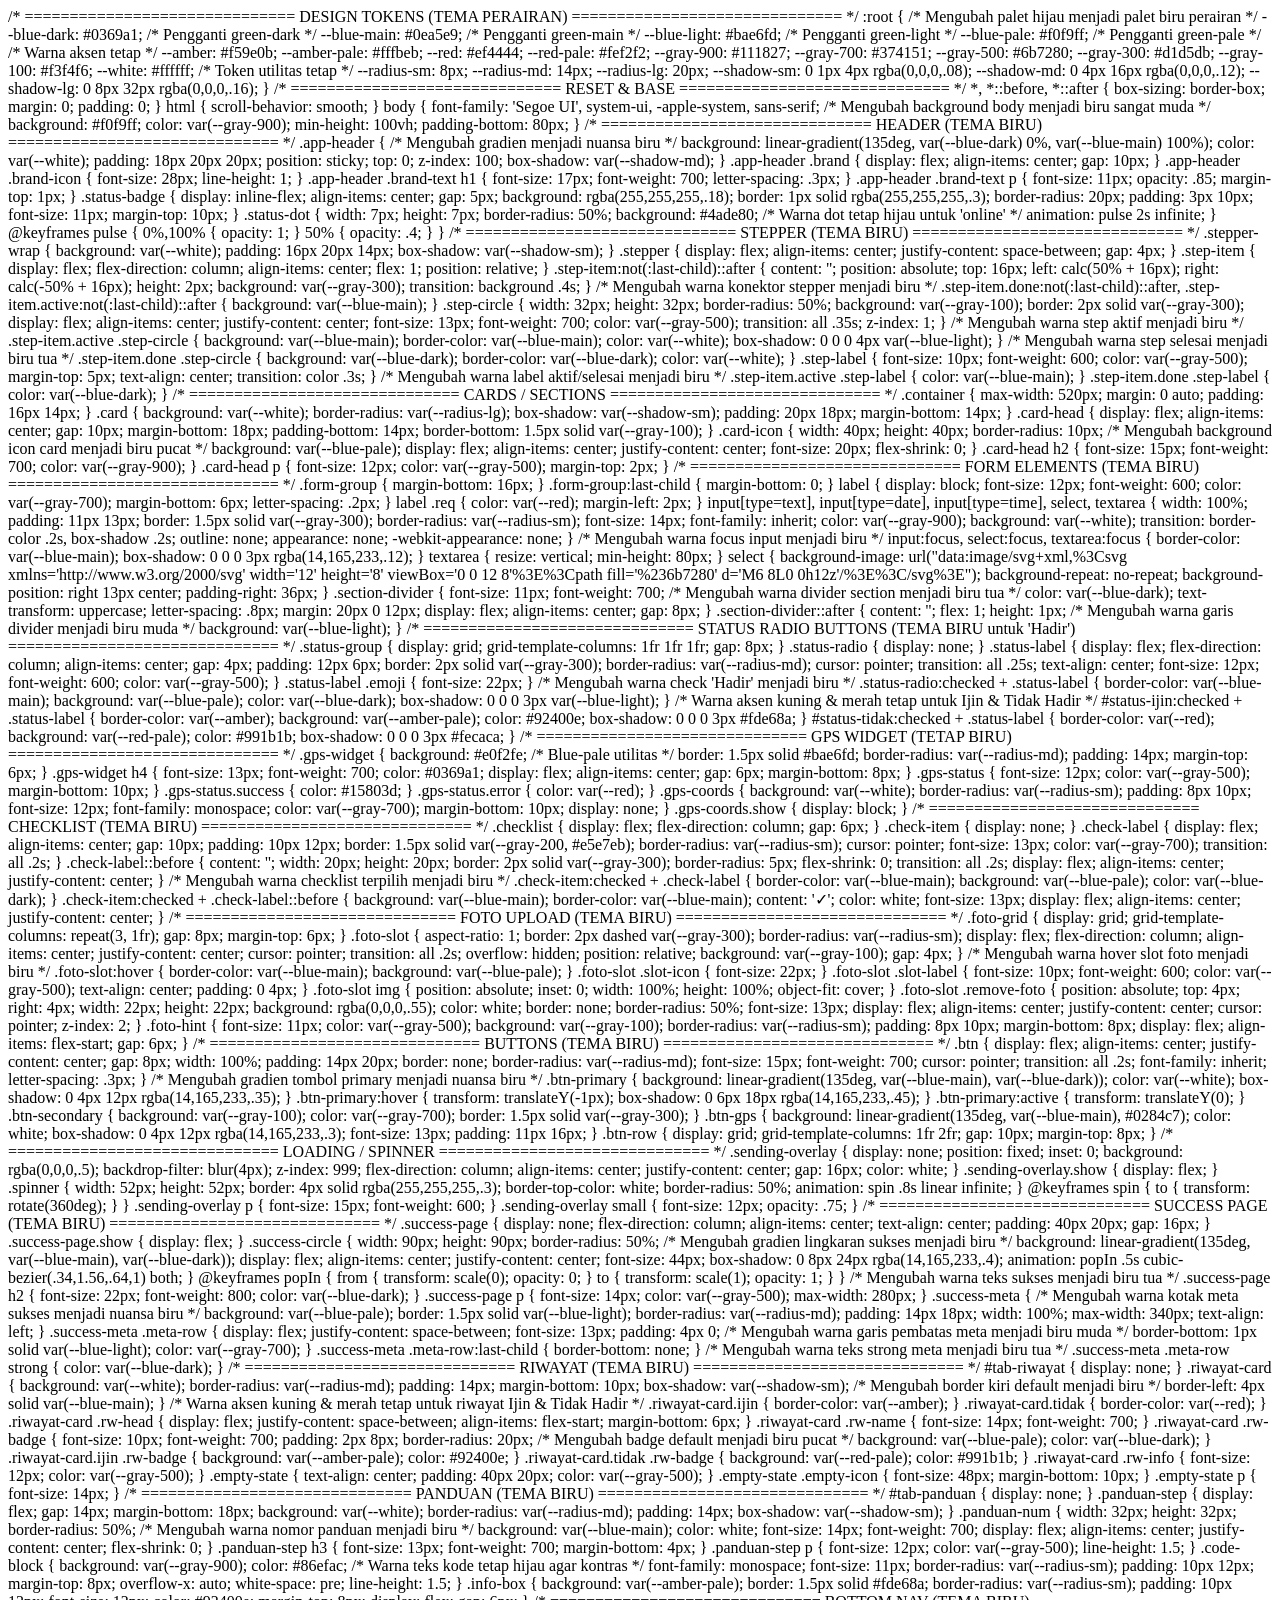
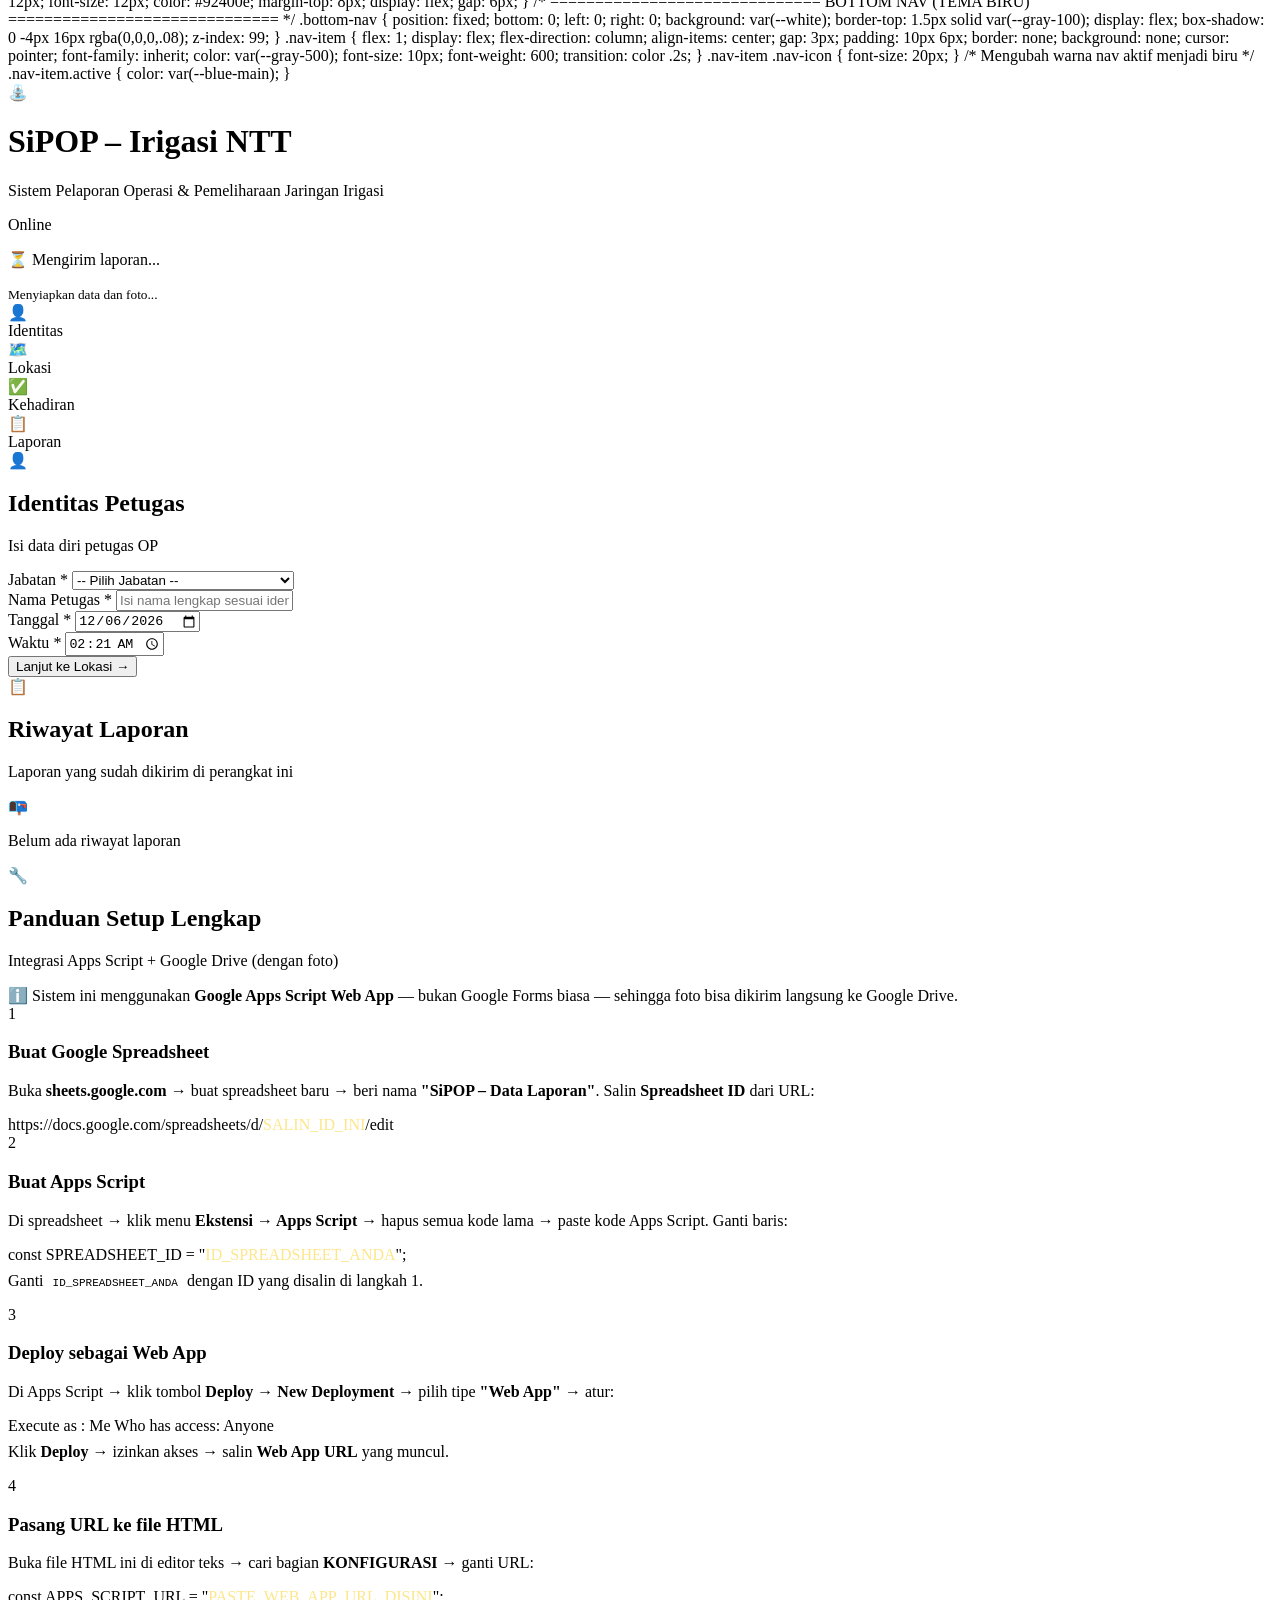
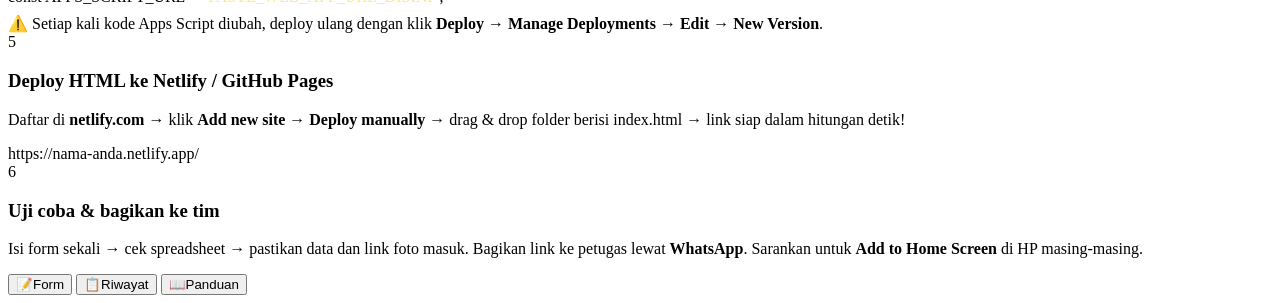
==== index.html @ 699be1ac "Update and rename inde.html to index.html" ====
<!DOCTYPE html>
<html lang="id">
<head>
  <meta charset="UTF-8" />
  <meta name="viewport" content="width=device-width, initial-scale=1.0, maximum-scale=1.0, user-scalable=no" />
  <!-- Mengubah warna tema meta menjadi biru utama -->
  <meta name="theme-color" content="#0284c7" />
  <meta name="apple-mobile-web-app-capable" content="yes" />
  <meta name="apple-mobile-web-app-status-bar-style" content="black-translucent" />
  <title>SiPOP – Sistem Pelaporan Operasional dan Pemeliharaan Jaringan Irigasi NTT</title>
  <link>
    /* ==============================
       DESIGN TOKENS (TEMA PERAIRAN)
    ============================== */
    :root {
      /* Mengubah palet hijau menjadi palet biru perairan */
      --blue-dark:    #0369a1; /* Pengganti green-dark */
      --blue-main:    #0ea5e9; /* Pengganti green-main */
      --blue-light:   #bae6fd; /* Pengganti green-light */
      --blue-pale:    #f0f9ff; /* Pengganti green-pale */
      
      /* Warna aksen tetap */
      --amber:        #f59e0b;
      --amber-pale:   #fffbeb;
      --red:          #ef4444;
      --red-pale:     #fef2f2;
      --gray-900:     #111827;
      --gray-700:     #374151;
      --gray-500:     #6b7280;
      --gray-300:     #d1d5db;
      --gray-100:     #f3f4f6;
      --white:        #ffffff;
      
      /* Token utilitas tetap */
      --radius-sm:    8px;
      --radius-md:    14px;
      --radius-lg:    20px;
      --shadow-sm:    0 1px 4px rgba(0,0,0,.08);
      --shadow-md:    0 4px 16px rgba(0,0,0,.12);
      --shadow-lg:    0 8px 32px rgba(0,0,0,.16);
    }

    /* ==============================
       RESET & BASE
    ============================== */
    *, *::before, *::after { box-sizing: border-box; margin: 0; padding: 0; }
    html { scroll-behavior: smooth; }
    body {
      font-family: 'Segoe UI', system-ui, -apple-system, sans-serif;
      /* Mengubah background body menjadi biru sangat muda */
      background: #f0f9ff; 
      color: var(--gray-900);
      min-height: 100vh;
      padding-bottom: 80px;
    }

    /* ==============================
       HEADER (TEMA BIRU)
    ============================== */
    .app-header {
      /* Mengubah gradien menjadi nuansa biru */
      background: linear-gradient(135deg, var(--blue-dark) 0%, var(--blue-main) 100%);
      color: var(--white);
      padding: 18px 20px 20px;
      position: sticky;
      top: 0;
      z-index: 100;
      box-shadow: var(--shadow-md);
    }
    .app-header .brand {
      display: flex;
      align-items: center;
      gap: 10px;
    }
    .app-header .brand-icon {
      font-size: 28px;
      line-height: 1;
    }
    .app-header .brand-text h1 {
      font-size: 17px;
      font-weight: 700;
      letter-spacing: .3px;
    }
    .app-header .brand-text p {
      font-size: 11px;
      opacity: .85;
      margin-top: 1px;
    }
    .status-badge {
      display: inline-flex;
      align-items: center;
      gap: 5px;
      background: rgba(255,255,255,.18);
      border: 1px solid rgba(255,255,255,.3);
      border-radius: 20px;
      padding: 3px 10px;
      font-size: 11px;
      margin-top: 10px;
    }
    .status-dot {
      width: 7px; height: 7px;
      border-radius: 50%;
      background: #4ade80; /* Warna dot tetap hijau untuk 'online' */
      animation: pulse 2s infinite;
    }
    @keyframes pulse {
      0%,100% { opacity: 1; }
      50%      { opacity: .4; }
    }

    /* ==============================
       STEPPER (TEMA BIRU)
    ============================== */
    .stepper-wrap {
      background: var(--white);
      padding: 16px 20px 14px;
      box-shadow: var(--shadow-sm);
    }
    .stepper {
      display: flex;
      align-items: center;
      justify-content: space-between;
      gap: 4px;
    }
    .step-item {
      display: flex;
      flex-direction: column;
      align-items: center;
      flex: 1;
      position: relative;
    }
    .step-item:not(:last-child)::after {
      content: '';
      position: absolute;
      top: 16px;
      left: calc(50% + 16px);
      right: calc(-50% + 16px);
      height: 2px;
      background: var(--gray-300);
      transition: background .4s;
    }
    /* Mengubah warna konektor stepper menjadi biru */
    .step-item.done:not(:last-child)::after,
    .step-item.active:not(:last-child)::after {
      background: var(--blue-main);
    }
    .step-circle {
      width: 32px; height: 32px;
      border-radius: 50%;
      background: var(--gray-100);
      border: 2px solid var(--gray-300);
      display: flex; align-items: center; justify-content: center;
      font-size: 13px;
      font-weight: 700;
      color: var(--gray-500);
      transition: all .35s;
      z-index: 1;
    }
    /* Mengubah warna step aktif menjadi biru */
    .step-item.active .step-circle {
      background: var(--blue-main);
      border-color: var(--blue-main);
      color: var(--white);
      box-shadow: 0 0 0 4px var(--blue-light);
    }
    /* Mengubah warna step selesai menjadi biru tua */
    .step-item.done .step-circle {
      background: var(--blue-dark);
      border-color: var(--blue-dark);
      color: var(--white);
    }
    .step-label {
      font-size: 10px;
      font-weight: 600;
      color: var(--gray-500);
      margin-top: 5px;
      text-align: center;
      transition: color .3s;
    }
    /* Mengubah warna label aktif/selesai menjadi biru */
    .step-item.active .step-label { color: var(--blue-main); }
    .step-item.done .step-label   { color: var(--blue-dark); }

    /* ==============================
       CARDS / SECTIONS
    ============================== */
    .container {
      max-width: 520px;
      margin: 0 auto;
      padding: 16px 14px;
    }
    .card {
      background: var(--white);
      border-radius: var(--radius-lg);
      box-shadow: var(--shadow-sm);
      padding: 20px 18px;
      margin-bottom: 14px;
    }
    .card-head {
      display: flex;
      align-items: center;
      gap: 10px;
      margin-bottom: 18px;
      padding-bottom: 14px;
      border-bottom: 1.5px solid var(--gray-100);
    }
    .card-icon {
      width: 40px; height: 40px;
      border-radius: 10px;
      /* Mengubah background icon card menjadi biru pucat */
      background: var(--blue-pale);
      display: flex; align-items: center; justify-content: center;
      font-size: 20px;
      flex-shrink: 0;
    }
    .card-head h2 {
      font-size: 15px;
      font-weight: 700;
      color: var(--gray-900);
    }
    .card-head p {
      font-size: 12px;
      color: var(--gray-500);
      margin-top: 2px;
    }

    /* ==============================
       FORM ELEMENTS (TEMA BIRU)
    ============================== */
    .form-group {
      margin-bottom: 16px;
    }
    .form-group:last-child { margin-bottom: 0; }
    label {
      display: block;
      font-size: 12px;
      font-weight: 600;
      color: var(--gray-700);
      margin-bottom: 6px;
      letter-spacing: .2px;
    }
    label .req { color: var(--red); margin-left: 2px; }
    input[type=text],
    input[type=date],
    input[type=time],
    select,
    textarea {
      width: 100%;
      padding: 11px 13px;
      border: 1.5px solid var(--gray-300);
      border-radius: var(--radius-sm);
      font-size: 14px;
      font-family: inherit;
      color: var(--gray-900);
      background: var(--white);
      transition: border-color .2s, box-shadow .2s;
      outline: none;
      appearance: none;
      -webkit-appearance: none;
    }
    /* Mengubah warna focus input menjadi biru */
    input:focus, select:focus, textarea:focus {
      border-color: var(--blue-main);
      box-shadow: 0 0 0 3px rgba(14,165,233,.12);
    }
    textarea { resize: vertical; min-height: 80px; }
    select { background-image: url("data:image/svg+xml,%3Csvg xmlns='http://www.w3.org/2000/svg' width='12' height='8' viewBox='0 0 12 8'%3E%3Cpath fill='%236b7280' d='M6 8L0 0h12z'/%3E%3C/svg%3E"); background-repeat: no-repeat; background-position: right 13px center; padding-right: 36px; }

    .section-divider {
      font-size: 11px;
      font-weight: 700;
      /* Mengubah warna divider section menjadi biru tua */
      color: var(--blue-dark);
      text-transform: uppercase;
      letter-spacing: .8px;
      margin: 20px 0 12px;
      display: flex;
      align-items: center;
      gap: 8px;
    }
    .section-divider::after {
      content: '';
      flex: 1;
      height: 1px;
      /* Mengubah warna garis divider menjadi biru muda */
      background: var(--blue-light);
    }

    /* ==============================
       STATUS RADIO BUTTONS (TEMA BIRU untuk 'Hadir')
    ============================== */
    .status-group {
      display: grid;
      grid-template-columns: 1fr 1fr 1fr;
      gap: 8px;
    }
    .status-radio { display: none; }
    .status-label {
      display: flex;
      flex-direction: column;
      align-items: center;
      gap: 4px;
      padding: 12px 6px;
      border: 2px solid var(--gray-300);
      border-radius: var(--radius-md);
      cursor: pointer;
      transition: all .25s;
      text-align: center;
      font-size: 12px;
      font-weight: 600;
      color: var(--gray-500);
    }
    .status-label .emoji { font-size: 22px; }
    /* Mengubah warna check 'Hadir' menjadi biru */
    .status-radio:checked + .status-label {
      border-color: var(--blue-main);
      background: var(--blue-pale);
      color: var(--blue-dark);
      box-shadow: 0 0 0 3px var(--blue-light);
    }
    /* Warna aksen kuning & merah tetap untuk Ijin & Tidak Hadir */
    #status-ijin:checked + .status-label {
      border-color: var(--amber);
      background: var(--amber-pale);
      color: #92400e;
      box-shadow: 0 0 0 3px #fde68a;
    }
    #status-tidak:checked + .status-label {
      border-color: var(--red);
      background: var(--red-pale);
      color: #991b1b;
      box-shadow: 0 0 0 3px #fecaca;
    }

    /* ==============================
       GPS WIDGET (TETAP BIRU)
    ============================== */
    .gps-widget {
      background: #e0f2fe; /* Blue-pale utilitas */
      border: 1.5px solid #bae6fd;
      border-radius: var(--radius-md);
      padding: 14px;
      margin-top: 6px;
    }
    .gps-widget h4 {
      font-size: 13px;
      font-weight: 700;
      color: #0369a1;
      display: flex;
      align-items: center;
      gap: 6px;
      margin-bottom: 8px;
    }
    .gps-status {
      font-size: 12px;
      color: var(--gray-500);
      margin-bottom: 10px;
    }
    .gps-status.success { color: #15803d; }
    .gps-status.error   { color: var(--red); }
    .gps-coords {
      background: var(--white);
      border-radius: var(--radius-sm);
      padding: 8px 10px;
      font-size: 12px;
      font-family: monospace;
      color: var(--gray-700);
      margin-bottom: 10px;
      display: none;
    }
    .gps-coords.show { display: block; }

    /* ==============================
       CHECKLIST (TEMA BIRU)
    ============================== */
    .checklist { display: flex; flex-direction: column; gap: 6px; }
    .check-item { display: none; }
    .check-label {
      display: flex;
      align-items: center;
      gap: 10px;
      padding: 10px 12px;
      border: 1.5px solid var(--gray-200, #e5e7eb);
      border-radius: var(--radius-sm);
      cursor: pointer;
      font-size: 13px;
      color: var(--gray-700);
      transition: all .2s;
    }
    .check-label::before {
      content: '';
      width: 20px; height: 20px;
      border: 2px solid var(--gray-300);
      border-radius: 5px;
      flex-shrink: 0;
      transition: all .2s;
      display: flex;
      align-items: center;
      justify-content: center;
    }
    /* Mengubah warna checklist terpilih menjadi biru */
    .check-item:checked + .check-label {
      border-color: var(--blue-main);
      background: var(--blue-pale);
      color: var(--blue-dark);
    }
    .check-item:checked + .check-label::before {
      background: var(--blue-main);
      border-color: var(--blue-main);
      content: '✓';
      color: white;
      font-size: 13px;
      display: flex;
      align-items: center;
      justify-content: center;
    }

    /* ==============================
       FOTO UPLOAD (TEMA BIRU)
    ============================== */
    .foto-grid {
      display: grid;
      grid-template-columns: repeat(3, 1fr);
      gap: 8px;
      margin-top: 6px;
    }
    .foto-slot {
      aspect-ratio: 1;
      border: 2px dashed var(--gray-300);
      border-radius: var(--radius-sm);
      display: flex;
      flex-direction: column;
      align-items: center;
      justify-content: center;
      cursor: pointer;
      transition: all .2s;
      overflow: hidden;
      position: relative;
      background: var(--gray-100);
      gap: 4px;
    }
    /* Mengubah warna hover slot foto menjadi biru */
    .foto-slot:hover { border-color: var(--blue-main); background: var(--blue-pale); }
    .foto-slot .slot-icon { font-size: 22px; }
    .foto-slot .slot-label { font-size: 10px; font-weight: 600; color: var(--gray-500); text-align: center; padding: 0 4px; }
    .foto-slot img {
      position: absolute; inset: 0;
      width: 100%; height: 100%;
      object-fit: cover;
    }
    .foto-slot .remove-foto {
      position: absolute; top: 4px; right: 4px;
      width: 22px; height: 22px;
      background: rgba(0,0,0,.55);
      color: white;
      border: none;
      border-radius: 50%;
      font-size: 13px;
      display: flex; align-items: center; justify-content: center;
      cursor: pointer;
      z-index: 2;
    }
    .foto-hint {
      font-size: 11px;
      color: var(--gray-500);
      background: var(--gray-100);
      border-radius: var(--radius-sm);
      padding: 8px 10px;
      margin-bottom: 8px;
      display: flex;
      align-items: flex-start;
      gap: 6px;
    }

    /* ==============================
       BUTTONS (TEMA BIRU)
    ============================== */
    .btn {
      display: flex;
      align-items: center;
      justify-content: center;
      gap: 8px;
      width: 100%;
      padding: 14px 20px;
      border: none;
      border-radius: var(--radius-md);
      font-size: 15px;
      font-weight: 700;
      cursor: pointer;
      transition: all .2s;
      font-family: inherit;
      letter-spacing: .3px;
    }
    /* Mengubah gradien tombol primary menjadi nuansa biru */
    .btn-primary {
      background: linear-gradient(135deg, var(--blue-main), var(--blue-dark));
      color: var(--white);
      box-shadow: 0 4px 12px rgba(14,165,233,.35);
    }
    .btn-primary:hover { transform: translateY(-1px); box-shadow: 0 6px 18px rgba(14,165,233,.45); }
    .btn-primary:active { transform: translateY(0); }
    .btn-secondary {
      background: var(--gray-100);
      color: var(--gray-700);
      border: 1.5px solid var(--gray-300);
    }
    .btn-gps {
      background: linear-gradient(135deg, var(--blue-main), #0284c7);
      color: white;
      box-shadow: 0 4px 12px rgba(14,165,233,.3);
      font-size: 13px;
      padding: 11px 16px;
    }
    .btn-row {
      display: grid;
      grid-template-columns: 1fr 2fr;
      gap: 10px;
      margin-top: 8px;
    }

    /* ==============================
       LOADING / SPINNER
    ============================== */
    .sending-overlay {
      display: none;
      position: fixed; inset: 0;
      background: rgba(0,0,0,.5);
      backdrop-filter: blur(4px);
      z-index: 999;
      flex-direction: column;
      align-items: center;
      justify-content: center;
      gap: 16px;
      color: white;
    }
    .sending-overlay.show { display: flex; }
    .spinner {
      width: 52px; height: 52px;
      border: 4px solid rgba(255,255,255,.3);
      border-top-color: white;
      border-radius: 50%;
      animation: spin .8s linear infinite;
    }
    @keyframes spin { to { transform: rotate(360deg); } }
    .sending-overlay p { font-size: 15px; font-weight: 600; }
    .sending-overlay small { font-size: 12px; opacity: .75; }

    /* ==============================
       SUCCESS PAGE (TEMA BIRU)
    ============================== */
    .success-page {
      display: none;
      flex-direction: column;
      align-items: center;
      text-align: center;
      padding: 40px 20px;
      gap: 16px;
    }
    .success-page.show { display: flex; }
    .success-circle {
      width: 90px; height: 90px;
      border-radius: 50%;
      /* Mengubah gradien lingkaran sukses menjadi biru */
      background: linear-gradient(135deg, var(--blue-main), var(--blue-dark));
      display: flex; align-items: center; justify-content: center;
      font-size: 44px;
      box-shadow: 0 8px 24px rgba(14,165,233,.4);
      animation: popIn .5s cubic-bezier(.34,1.56,.64,1) both;
    }
    @keyframes popIn {
      from { transform: scale(0); opacity: 0; }
      to   { transform: scale(1); opacity: 1; }
    }
    /* Mengubah warna teks sukses menjadi biru tua */
    .success-page h2 { font-size: 22px; font-weight: 800; color: var(--blue-dark); }
    .success-page p  { font-size: 14px; color: var(--gray-500); max-width: 280px; }
    .success-meta {
      /* Mengubah warna kotak meta sukses menjadi nuansa biru */
      background: var(--blue-pale);
      border: 1.5px solid var(--blue-light);
      border-radius: var(--radius-md);
      padding: 14px 18px;
      width: 100%;
      max-width: 340px;
      text-align: left;
    }
    .success-meta .meta-row {
      display: flex;
      justify-content: space-between;
      font-size: 13px;
      padding: 4px 0;
      /* Mengubah warna garis pembatas meta menjadi biru muda */
      border-bottom: 1px solid var(--blue-light);
      color: var(--gray-700);
    }
    .success-meta .meta-row:last-child { border-bottom: none; }
    /* Mengubah warna teks strong meta menjadi biru tua */
    .success-meta .meta-row strong { color: var(--blue-dark); }

    /* ==============================
       RIWAYAT (TEMA BIRU)
    ============================== */
    #tab-riwayat { display: none; }
    .riwayat-card {
      background: var(--white);
      border-radius: var(--radius-md);
      padding: 14px;
      margin-bottom: 10px;
      box-shadow: var(--shadow-sm);
      /* Mengubah border kiri default menjadi biru */
      border-left: 4px solid var(--blue-main);
    }
    /* Warna aksen kuning & merah tetap untuk riwayat Ijin & Tidak Hadir */
    .riwayat-card.ijin  { border-color: var(--amber); }
    .riwayat-card.tidak { border-color: var(--red); }
    .riwayat-card .rw-head {
      display: flex;
      justify-content: space-between;
      align-items: flex-start;
      margin-bottom: 6px;
    }
    .riwayat-card .rw-name { font-size: 14px; font-weight: 700; }
    .riwayat-card .rw-badge {
      font-size: 10px;
      font-weight: 700;
      padding: 2px 8px;
      border-radius: 20px;
      /* Mengubah badge default menjadi biru pucat */
      background: var(--blue-pale);
      color: var(--blue-dark);
    }
    .riwayat-card.ijin  .rw-badge { background: var(--amber-pale); color: #92400e; }
    .riwayat-card.tidak .rw-badge { background: var(--red-pale);   color: #991b1b; }
    .riwayat-card .rw-info { font-size: 12px; color: var(--gray-500); }
    .empty-state {
      text-align: center;
      padding: 40px 20px;
      color: var(--gray-500);
    }
    .empty-state .empty-icon { font-size: 48px; margin-bottom: 10px; }
    .empty-state p { font-size: 14px; }

    /* ==============================
       PANDUAN (TEMA BIRU)
    ============================== */
    #tab-panduan { display: none; }
    .panduan-step {
      display: flex;
      gap: 14px;
      margin-bottom: 18px;
      background: var(--white);
      border-radius: var(--radius-md);
      padding: 14px;
      box-shadow: var(--shadow-sm);
    }
    .panduan-num {
      width: 32px; height: 32px;
      border-radius: 50%;
      /* Mengubah warna nomor panduan menjadi biru */
      background: var(--blue-main);
      color: white;
      font-size: 14px;
      font-weight: 700;
      display: flex; align-items: center; justify-content: center;
      flex-shrink: 0;
    }
    .panduan-step h3 { font-size: 13px; font-weight: 700; margin-bottom: 4px; }
    .panduan-step p  { font-size: 12px; color: var(--gray-500); line-height: 1.5; }
    .code-block {
      background: var(--gray-900);
      color: #86efac; /* Warna teks kode tetap hijau agar kontras */
      font-family: monospace;
      font-size: 11px;
      border-radius: var(--radius-sm);
      padding: 10px 12px;
      margin-top: 8px;
      overflow-x: auto;
      white-space: pre;
      line-height: 1.5;
    }
    .info-box {
      background: var(--amber-pale);
      border: 1.5px solid #fde68a;
      border-radius: var(--radius-sm);
      padding: 10px 12px;
      font-size: 12px;
      color: #92400e;
      margin-top: 8px;
      display: flex;
      gap: 6px;
    }

    /* ==============================
       BOTTOM NAV (TEMA BIRU)
    ============================== */
    .bottom-nav {
      position: fixed;
      bottom: 0; left: 0; right: 0;
      background: var(--white);
      border-top: 1.5px solid var(--gray-100);
      display: flex;
      box-shadow: 0 -4px 16px rgba(0,0,0,.08);
      z-index: 99;
    }
    .nav-item {
      flex: 1;
      display: flex;
      flex-direction: column;
      align-items: center;
      gap: 3px;
      padding: 10px 6px;
      border: none;
      background: none;
      cursor: pointer;
      font-family: inherit;
      color: var(--gray-500);
      font-size: 10px;
      font-weight: 600;
      transition: color .2s;
    }
    .nav-item .nav-icon { font-size: 20px; }
    /* Mengubah warna nav aktif menjadi biru */
    .nav-item.active { color: var(--blue-main); }
  </style>
</head>
<body>

<!-- ===== HEADER ===== -->
<header class="app-header">
  <div class="brand">
    <!-- MENGUBAH LOGO: Dari Padi (🌾) menjadi Air/Bendungan (💧 atau 🌊 atau 🚧) -->
    <!-- Menggunakan emoji air mancur/pengairan -->
    <div class="brand-icon">⛲</div> 
    <div class="brand-text">
      <h1>SiPOP – Irigasi NTT</h1>
      <p>Sistem Pelaporan Operasi & Pemeliharaan Jaringan Irigasi</p>
    </div>
  </div>
  <div class="status-badge">
    <div class="status-dot"></div>
    Online
  </div>
</header>

<!-- ===== SENDING OVERLAY ===== -->
<div class="sending-overlay" id="sendingOverlay">
  <div class="spinner"></div>
  <p>⏳ Mengirim laporan...</p>
  <small>Menyiapkan data dan foto...</small>
</div>

<!-- ===========================
     TAB: FORM
=========================== -->
<div id="tab-form">

  <!-- STEPPER -->
  <div class="stepper-wrap">
    <div class="stepper" id="stepper">
      <div class="step-item active" data-step="1">
        <div class="step-circle">👤</div>
        <div class="step-label">Identitas</div>
      </div>
      <div class="step-item" data-step="2">
        <div class="step-circle">🗺️</div>
        <div class="step-label">Lokasi</div>
      </div>
      <div class="step-item" data-step="3">
        <div class="step-circle">✅</div>
        <div class="step-label">Kehadiran</div>
      </div>
      <div class="step-item" data-step="4">
        <div class="step-circle">📋</div>
        <div class="step-label">Laporan</div>
      </div>
    </div>
  </div>

  <div class="container">

    <!-- ===== STEP 1: IDENTITAS ===== -->
    <div id="step1">
      <div class="card">
        <div class="card-head">
          <div class="card-icon">👤</div>
          <div>
            <h2>Identitas Petugas</h2>
            <p>Isi data diri petugas OP</p>
          </div>
        </div>

        <div class="form-group">
          <label for="jabatan">Jabatan <span class="req">*</span></label>
          <select id="jabatan">
            <option value="">-- Pilih Jabatan --</option>
            <option value="POB – Petugas Operasi Bendung">POB – Petugas Operasi Bendung</option>
            <option value="PPA – Petugas Pintu Air">PPA – Petugas Pintu Air</option>
            <option value="Pengamat Pengairan">Pengamat Pengairan</option>
            <option value="Juru Pengairan">Juru Pengairan</option>
            <option value="Staf Pengamat">Staf Pengamat</option>
            <option value="Lainnya">Lainnya</option>
          </select>
        </div>

        <div class="form-group">
          <label for="namaPetugas">Nama Petugas <span class="req">*</span></label>
          <input type="text" id="namaPetugas" placeholder="Isi nama lengkap sesuai identitas" />
        </div>

        <div class="form-group">
          <label for="tanggal">Tanggal <span class="req">*</span></label>
          <input type="date" id="tanggal" />
        </div>

        <div class="form-group">
          <label for="waktu">Waktu <span class="req">*</span></label>
          <input type="time" id="waktu" />
        </div>

        <button class="btn btn-primary" onclick="nextStep(2)">Lanjut ke Lokasi →</button>
      </div>
    </div>

    <!-- ===== STEP 2: LOKASI ===== -->
    <div id="step2" style="display:none">
      <div class="card">
        <div class="card-head">
          <div class="card-icon">🗺️</div>
          <div>
            <h2>Lokasi Tugas</h2>
            <p>Daerah Irigasi dan wilayah administratif</p>
          </div>
        </div>

        <div class="section-divider">Daerah Irigasi</div>

        <div class="form-group">
          <label for="daerahIrigasi">Nama Daerah Irigasi (D.I) <span class="req">*</span></label>
          <input type="text" id="daerahIrigasi" placeholder="Isi nama D.I tempat bertugas" />
        </div>

        <div class="form-group">
          <label for="ruasKerja">Ruas Kerja / Nama Saluran <span class="req">*</span></label>
          <input type="text" id="ruasKerja" placeholder="Contoh: Saluran Primer, Sekunder atau Tersier" />
        </div>

        <div class="section-divider">Wilayah Administratif</div>

        <div class="form-group">
          <label for="desa">Nama Desa <span class="req">*</span></label>
          <input type="text" id="desa" placeholder="Nama desa" />
        </div>

        <div class="form-group">
          <label for="kecamatan">Kecamatan <span class="req">*</span></label>
          <input type="text" id="kecamatan" placeholder="Nama kecamatan" />
        </div>

        <div class="form-group">
          <label for="kabupaten">Kabupaten <span class="req">*</span></label>
          <input type="text" id="kabupaten" placeholder="Nama kabupaten" />
        </div>

        <div class="btn-row">
          <button class="btn btn-secondary" onclick="prevStep(1)">← Kembali</button>
          <button class="btn btn-primary" onclick="nextStep(3)">Lanjut ke Kehadiran →</button>
        </div>
      </div>
    </div>

    <!-- ===== STEP 3: KEHADIRAN ===== -->
    <div id="step3" style="display:none">
      <div class="card">
        <div class="card-head">
          <div class="card-icon">✅</div>
          <div>
            <h2>Status Kehadiran</h2>
            <p>Pilih status dan ambil lokasi GPS</p>
          </div>
        </div>

        <div class="form-group">
          <label>Status <span class="req">*</span></label>
          <div class="status-group">
            <div>
              <input type="radio" name="status" id="status-hadir" class="status-radio" value="Hadir" checked />
              <label for="status-hadir" class="status-label">
                <span class="emoji">✅</span>Hadir
              </label>
            </div>
            <div>
              <input type="radio" name="status" id="status-ijin" class="status-radio" value="Ijin/Sakit" />
              <label for="status-ijin" class="status-label">
                <span class="emoji">🏥</span>Ijin/Sakit
              </label>
            </div>
            <div>
              <input type="radio" name="status" id="status-tidak" class="status-radio" value="Tidak Hadir" />
              <label for="status-tidak" class="status-label">
                <span class="emoji">❌</span>Tidak Hadir
              </label>
            </div>
          </div>
        </div>

        <div class="form-group">
          <label for="keterangan">Keterangan <span class="req">*</span></label>
          <textarea id="keterangan" placeholder="Isi keterangan kehadiran..."></textarea>
        </div>

        <div class="form-group">
          <div class="gps-widget">
            <h4>📍 Lokasi GPS</h4>
            <p style="font-size:12px;color:#0369a1;margin-bottom:10px;">Verifikasi keberadaan petugas di lapangan</p>
            <div class="gps-status" id="gpsStatus">🛰️ Belum diambil — Tap tombol untuk capture lokasi</div>
            <div class="gps-coords" id="gpsCoords"></div>
            <button class="btn btn-gps" onclick="ambilGPS()">
              📡 Ambil Lokasi GPS Sekarang
            </button>
          </div>
        </div>

        <div class="btn-row">
          <button class="btn btn-secondary" onclick="prevStep(2)">← Kembali</button>
          <button class="btn btn-primary" onclick="nextStep(4)">Lanjut ke Laporan →</button>
        </div>
      </div>
    </div>

    <!-- ===== STEP 4: LAPORAN ===== -->
    <div id="step4" style="display:none">
      <div class="card">
        <div class="card-head">
          <div class="card-icon">📋</div>
          <div>
            <h2>Kegiatan yang Dilakukan</h2>
            <p>Centang semua kegiatan hari ini</p>
          </div>
        </div>

        <div class="checklist">
          <input type="checkbox" id="c1" class="check-item" value="Inspeksi saluran irigasi" />
          <label for="c1" class="check-label">🔍 Inspeksi saluran irigasi</label>

          <input type="checkbox" id="c2" class="check-item" value="Operasi pintu air" />
          <label for="c2" class="check-label">🚪 Operasi pintu air</label>

          <input type="checkbox" id="c3" class="check-item" value="Pemeliharaan rutin saluran" />
          <label for="c3" class="check-label">🔧 Pemeliharaan rutin saluran</label>

          <input type="checkbox" id="c4" class="check-item" value="Pemeliharaan bangunan irigasi" />
          <label for="c4" class="check-label">🏗️ Pemeliharaan bangunan irigasi</label>

          <input type="checkbox" id="c5" class="check-item" value="Pencatatan debit air / pengukuran" />
          <label for="c5" class="check-label">📏 Pencatatan debit air / pengukuran</label>

          <input type="checkbox" id="c6" class="check-item" value="Koordinasi dengan petani / P3A" />
          <label for="c6" class="check-label">🤝 Koordinasi dengan petani / P3A</label>

          <input type="checkbox" id="c7" class="check-item" value="Pelaporan kerusakan darurat" />
          <label for="c7" class="check-label">🚨 Pelaporan kerusakan darurat</label>

          <input type="checkbox" id="c8" class="check-item" value="Kegiatan lainnya" />
          <label for="c8" class="check-label">➕ Kegiatan lainnya</label>
        </div>
      </div>

      <div class="card">
        <div class="card-head">
          <div class="card-icon">📸</div>
          <div>
            <h2>Dokumentasi Foto</h2>
            <p>Upload hingga 6 foto (opsional)</p>
          </div>
        </div>

        <div class="foto-hint">
          📁 Foto bisa diambil langsung dari <strong>kamera</strong> atau dipilih dari <strong>galeri/album</strong> HP. Sentuh slot foto untuk memilih.
        </div>

        <div class="foto-grid" id="fotoGrid">
          <div class="foto-slot" onclick="pilihFoto(0)" id="slot0">
            <span class="slot-icon">📷</span>
            <span class="slot-label">Kondisi Umum</span>
          </div>
          <div class="foto-slot" onclick="pilihFoto(1)" id="slot1">
            <span class="slot-icon">🚪</span>
            <span class="slot-label">Pintu Air</span>
          </div>
          <div class="foto-slot" onclick="pilihFoto(2)" id="slot2">
            <span class="slot-icon">🌊</span>
            <span class="slot-label">Saluran</span>
          </div>
          <div class="foto-slot" onclick="pilihFoto(3)" id="slot3">
            <span class="slot-icon">🏗️</span>
            <span class="slot-label">Bendung</span>
          </div>
          <div class="foto-slot" onclick="pilihFoto(4)" id="slot4">
            <span class="slot-icon">👷</span>
            <span class="slot-label">Kegiatan</span>
          </div>
          <div class="foto-slot" onclick="pilihFoto(5)" id="slot5">
            <span class="slot-icon">➕</span>
            <span class="slot-label">Lainnya</span>
          </div>
        </div>
        <!-- Hidden file inputs -->
        <input type="file" accept="image/*" capture="environment" id="fileInput0" style="display:none" onchange="previewFoto(0,this)" />
        <input type="file" accept="image/*" capture="environment" id="fileInput1" style="display:none" onchange="previewFoto(1,this)" />
        <input type="file" accept="image/*" capture="environment" id="fileInput2" style="display:none" onchange="previewFoto(2,this)" />
        <input type="file" accept="image/*" capture="environment" id="fileInput3" style="display:none" onchange="previewFoto(3,this)" />
        <input type="file" accept="image/*" capture="environment" id="fileInput4" style="display:none" onchange="previewFoto(4,this)" />
        <input type="file" accept="image/*" capture="environment" id="fileInput5" style="display:none" onchange="previewFoto(5,this)" />
      </div>

      <div class="card">
        <div class="card-head">
          <div class="card-icon">📝</div>
          <div>
            <h2>Catatan Tambahan</h2>
            <p>Informasi lain yang perlu dilaporkan</p>
          </div>
        </div>
        <div class="form-group">
          <textarea id="catatan" placeholder="Tulis catatan tambahan di sini..." style="min-height:100px"></textarea>
        </div>
      </div>

      <div class="btn-row">
        <button class="btn btn-secondary" onclick="prevStep(3)">← Kembali</button>
        <button class="btn btn-primary" onclick="kirimLaporan()">🚀 Kirim Laporan</button>
      </div>

      <!-- SUCCESS PAGE (muncul setelah kirim) -->
      <div class="success-page" id="successPage">
        <div class="success-circle">✅</div>
        <h2>Laporan Terkirim!</h2>
        <p>Data dan foto telah tersimpan ke Google Sheets & Drive</p>

        <div class="success-meta" id="successMeta"></div>

        <button class="btn btn-primary" onclick="buatBaru()" style="max-width:280px;margin-top:8px">
          📝 Buat Laporan Baru
        </button>
      </div>
    </div>

  </div><!-- /container -->
</div><!-- /tab-form -->

<!-- ===========================
     TAB: RIWAYAT
=========================== -->
<div id="tab-riwayat">
  <div class="container">
    <div class="card">
      <div class="card-head">
        <div class="card-icon">📋</div>
        <div>
          <h2>Riwayat Laporan</h2>
          <p>Laporan yang sudah dikirim di perangkat ini</p>
        </div>
      </div>
      <div id="riwayatList">
        <div class="empty-state">
          <div class="empty-icon">📭</div>
          <p>Belum ada riwayat laporan</p>
        </div>
      </div>
    </div>
  </div>
</div>

<!-- ===========================
     TAB: PANDUAN
=========================== -->
<div id="tab-panduan">
  <div class="container">
    <div class="card">
      <div class="card-head">
        <div class="card-icon">🔧</div>
        <div>
          <h2>Panduan Setup Lengkap</h2>
          <p>Integrasi Apps Script + Google Drive (dengan foto)</p>
        </div>
      </div>
      <div class="info-box">
        ℹ️ Sistem ini menggunakan <strong>Google Apps Script Web App</strong> — bukan Google Forms biasa — sehingga foto bisa dikirim langsung ke Google Drive.
      </div>
    </div>

    <div class="panduan-step">
      <div class="panduan-num">1</div>
      <div>
        <h3>Buat Google Spreadsheet</h3>
        <p>Buka <strong>sheets.google.com</strong> → buat spreadsheet baru → beri nama <strong>"SiPOP – Data Laporan"</strong>. Salin <strong>Spreadsheet ID</strong> dari URL:</p>
        <div class="code-block">https://docs.google.com/spreadsheets/d/<span style="color:#fde68a">SALIN_ID_INI</span>/edit</div>
      </div>
    </div>

    <div class="panduan-step">
      <div class="panduan-num">2</div>
      <div>
        <h3>Buat Apps Script</h3>
        <p>Di spreadsheet → klik menu <strong>Ekstensi → Apps Script</strong> → hapus semua kode lama → paste kode Apps Script. Ganti baris:</p>
        <div class="code-block">const SPREADSHEET_ID = "<span style="color:#fde68a">ID_SPREADSHEET_ANDA</span>";</div>
        <p style="margin-top:8px">Ganti <code style="background:var(--gray-100);padding:2px 5px;border-radius:4px;font-size:11px">ID_SPREADSHEET_ANDA</code> dengan ID yang disalin di langkah 1.</p>
      </div>
    </div>

    <div class="panduan-step">
      <div class="panduan-num">3</div>
      <div>
        <h3>Deploy sebagai Web App</h3>
        <p>Di Apps Script → klik tombol <strong>Deploy → New Deployment</strong> → pilih tipe <strong>"Web App"</strong> → atur:</p>
        <div class="code-block">Execute as  : Me
Who has access: Anyone</div>
        <p style="margin-top:8px">Klik <strong>Deploy</strong> → izinkan akses → salin <strong>Web App URL</strong> yang muncul.</p>
      </div>
    </div>

    <div class="panduan-step">
      <div class="panduan-num">4</div>
      <div>
        <h3>Pasang URL ke file HTML</h3>
        <p>Buka file HTML ini di editor teks → cari bagian <strong>KONFIGURASI</strong> → ganti URL:</p>
        <div class="code-block">const APPS_SCRIPT_URL = "<span style="color:#fde68a">PASTE_WEB_APP_URL_DISINI</span>";</div>
        <div class="info-box" style="margin-top:8px">⚠️ Setiap kali kode Apps Script diubah, deploy ulang dengan klik <strong>Deploy → Manage Deployments → Edit → New Version</strong>.</div>
      </div>
    </div>

    <div class="panduan-step">
      <div class="panduan-num">5</div>
      <div>
        <h3>Deploy HTML ke Netlify / GitHub Pages</h3>
        <p>Daftar di <strong>netlify.com</strong> → klik <strong>Add new site → Deploy manually</strong> → drag & drop folder berisi index.html → link siap dalam hitungan detik!</p>
        <div class="code-block">https://nama-anda.netlify.app/</div>
      </div>
    </div>

    <div class="panduan-step">
      <div class="panduan-num">6</div>
      <div>
        <h3>Uji coba & bagikan ke tim</h3>
        <p>Isi form sekali → cek spreadsheet → pastikan data dan link foto masuk. Bagikan link ke petugas lewat <strong>WhatsApp</strong>. Sarankan untuk <strong>Add to Home Screen</strong> di HP masing-masing.</p>
      </div>
    </div>
  </div>
</div>

<!-- ===== BOTTOM NAV ===== -->
<nav class="bottom-nav">
  <button class="nav-item active" id="nav-form" onclick="showTab('form')">
    <span class="nav-icon">📝</span>Form
  </button>
  <button class="nav-item" id="nav-riwayat" onclick="showTab('riwayat')">
    <span class="nav-icon">📋</span>Riwayat
  </button>
  <button class="nav-item" id="nav-panduan" onclick="showTab('panduan')">
    <span class="nav-icon">📖</span>Panduan
  </button>
</nav>

<script src="app.js">
/* ============================================================
   KONFIGURASI — GANTI URL INI SETELAH DEPLOY APPS SCRIPT
============================================================ */
const APPS_SCRIPT_URL = "https://script.google.com/macros/s/AKfycbwT98HJRItUbgLIFNyS30-WIINera2rnTCoLM_BZK3vJysM1a0EBR37J-6ItmYNV-xFcQ/exec";

/* ============================================================
   STATE
============================================================ */
let currentStep = 1;
const totalSteps = 4;
const fotoData = [null, null, null, null, null, null]; // base64 per slot
let gpsLat = null, gpsLng = null;

/* ============================================================
   INIT
============================================================ */
window.addEventListener('DOMContentLoaded', () => {
  // Set tanggal & waktu otomatis
  const now = new Date();
  document.getElementById('tanggal').value = now.toISOString().split('T')[0];
  document.getElementById('waktu').value = now.toTimeString().slice(0,5);
  renderRiwayat();
});

/* ============================================================
   TAB NAVIGATION
============================================================ */
function showTab(tab) {
  ['form','riwayat','panduan'].forEach(t => {
    document.getElementById('tab-' + t).style.display = t === tab ? 'block' : 'none';
    document.getElementById('nav-' + t).classList.toggle('active', t === tab);
  });
  if (tab === 'riwayat') renderRiwayat();
}

/* ============================================================
   STEPPER
============================================================ */
function updateStepper(step) {
  document.querySelectorAll('.step-item').forEach((el, i) => {
    el.classList.remove('active','done');
    if (i + 1 < step)  el.classList.add('done');
    if (i + 1 === step) el.classList.add('active');
  });
}

function showStepEl(step) {
  for (let i = 1; i <= totalSteps; i++) {
    const el = document.getElementById('step' + i);
    if (el) el.style.display = i === step ? 'block' : 'none';
  }
  document.getElementById('successPage').classList.remove('show');
  updateStepper(step);
  window.scrollTo({top: 0, behavior: 'smooth'});
}

function nextStep(step) {
  if (!validateStep(currentStep)) return;
  currentStep = step;
  showStepEl(step);
}

function prevStep(step) {
  currentStep = step;
  showStepEl(step);
}

/* ============================================================
   VALIDASI PER STEP
============================================================ */
function validateStep(step) {
  if (step === 1) {
    if (!v('jabatan'))     return alert('⚠️ Pilih jabatan terlebih dahulu!'), false;
    if (!v('namaPetugas')) return alert('⚠️ Nama petugas wajib diisi!'), false;
    if (!v('tanggal'))     return alert('⚠️ Tanggal wajib diisi!'), false;
    if (!v('waktu'))       return alert('⚠️ Waktu wajib diisi!'), false;
  }
  if (step === 2) {
    if (!v('daerahIrigasi')) return alert('⚠️ Nama Daerah Irigasi wajib diisi!'), false;
    if (!v('ruasKerja'))     return alert('⚠️ Ruas Kerja wajib diisi!'), false;
    if (!v('desa'))          return alert('⚠️ Nama Desa wajib diisi!'), false;
    if (!v('kecamatan'))     return alert('⚠️ Kecamatan wajib diisi!'), false;
    if (!v('kabupaten'))     return alert('⚠️ Kabupaten wajib diisi!'), false;
  }
  if (step === 3) {
    if (!v('keterangan')) return alert('⚠️ Keterangan wajib diisi!'), false;
  }
  return true;
}

function v(id) {
  return document.getElementById(id).value.trim();
}

/* ============================================================
   GPS
============================================================ */
function ambilGPS() {
  const statusEl = document.getElementById('gpsStatus');
  const coordEl  = document.getElementById('gpsCoords');
  statusEl.textContent = '📡 Mengambil lokasi GPS...';
  statusEl.className = 'gps-status';

  if (!navigator.geolocation) {
    statusEl.textContent = '❌ Browser tidak mendukung GPS';
    statusEl.className = 'gps-status error';
    return;
  }

  navigator.geolocation.getCurrentPosition(
    pos => {
      gpsLat = pos.coords.latitude.toFixed(6);
      gpsLng = pos.coords.longitude.toFixed(6);
      const acc = Math.round(pos.coords.accuracy);
      statusEl.textContent = `✅ Lokasi berhasil diambil (akurasi ±${acc}m)`;
      statusEl.className = 'gps-status success';
      coordEl.textContent = `Lat: ${gpsLat}\nLng: ${gpsLng}`;
      coordEl.classList.add('show');
    },
    err => {
      statusEl.textContent = `❌ Gagal: ${err.message}`;
      statusEl.className = 'gps-status error';
    },
    { enableHighAccuracy: true, timeout: 15000 }
  );
}

/* ============================================================
   FOTO
============================================================ */
function pilihFoto(idx) {
  document.getElementById('fileInput' + idx).click();
}

function previewFoto(idx, input) {
  const file = input.files[0];
  if (!file) return;
  const reader = new FileReader();
  reader.onload = e => {
    fotoData[idx] = { data: e.target.result.split(',')[1], mimeType: file.type, name: file.name };
    const slot = document.getElementById('slot' + idx);
    // Clear slot
    slot.innerHTML = `
      <img src="${e.target.result}" alt="Foto ${idx+1}" />
      <button class="remove-foto" onclick="hapusFoto(event,${idx})">✕</button>
    `;
  };
  reader.readAsDataURL(file);
}

function hapusFoto(e, idx) {
  e.stopPropagation();
  fotoData[idx] = null;
  const labels = ['Kondisi Umum','Pintu Air','Saluran','Bendung','Kegiatan','Lainnya'];
  const icons  = ['📷','🚪','🌊','🏗️','👷','➕'];
  const slot = document.getElementById('slot' + idx);
  slot.onclick = () => pilihFoto(idx);
  slot.innerHTML = `
    <span class="slot-icon">${icons[idx]}</span>
    <span class="slot-label">${labels[idx]}</span>
  `;
  document.getElementById('fileInput' + idx).value = '';
}

/* ============================================================
   KUMPULKAN DATA FORM
============================================================ */
function kumpulkanData() {
  const kegiatan = [];
  document.querySelectorAll('.check-item:checked').forEach(el => kegiatan.push(el.value));

  return {
    timestamp:     new Date().toISOString(),
    jabatan:       v('jabatan'),
    nama:          v('namaPetugas'),
    tanggal:       v('tanggal'),
    waktu:         v('waktu'),
    daerahIrigasi: v('daerahIrigasi'),
    ruasKerja:     v('ruasKerja'),
    desa:          v('desa'),
    kecamatan:     v('kecamatan'),
    kabupaten:     v('kabupaten'),
    status:        document.querySelector('input[name="status"]:checked').value,
    keterangan:    v('keterangan'),
    lat:           gpsLat || '-',
    lng:           gpsLng || '-',
    kegiatan,
    catatan:       v('catatan'),
    fotos:         fotoData.filter(Boolean)
  };
}

/* ============================================================
   KIRIM LAPORAN
============================================================ */
async function kirimLaporan() {
  // Validasi minimal 1 kegiatan
  const checkedCount = document.querySelectorAll('.check-item:checked').length;
  if (checkedCount === 0) {
    return alert('⚠️ Pilih minimal satu kegiatan yang dilakukan!');
  }

  const payload = kumpulkanData();
  const overlay = document.getElementById('sendingOverlay');
  overlay.classList.add('show');

  // Simpan ke localStorage riwayat
  simpanRiwayat(payload);

  // Kirim ke Apps Script (jika URL sudah dikonfigurasi)
  if (APPS_SCRIPT_URL !== "https://script.google.com/macros/s/AKfycbwT98HJRItUbgLIFNyS30-WIINera2rnTCoLM_BZK3vJysM1a0EBR37J-6ItmYNV-xFcQ/exec") {
    try {
      await fetch(APPS_SCRIPT_URL, {
        method: 'POST',
        headers: { 'Content-Type': 'application/json' },
        body: JSON.stringify(payload),
        mode: 'no-cors'
      });
    } catch(err) {
      console.warn('Gagal kirim ke server:', err);
    }
  }

  // Simulasi delay
  await new Promise(r => setTimeout(r, 2000));
  overlay.classList.remove('show');
  tampilkanSukses(payload);
}

/* ============================================================
   TAMPILKAN SUKSES
============================================================ */
function tampilkanSukses(data) {
  // Sembunyikan isi step4 kecuali successPage
  document.querySelectorAll('#step4 > .card, #step4 > .btn-row').forEach(el => el.style.display = 'none');

  const sp = document.getElementById('successPage');
  sp.classList.add('show');

  document.getElementById('successMeta').innerHTML = `
    <div class="meta-row"><span>👤 Petugas</span><strong>${data.nama}</strong></div>
    <div class="meta-row"><span>🏷️ Jabatan</span><strong>${data.jabatan}</strong></div>
    <div class="meta-row"><span>📅 Tanggal</span><strong>${data.tanggal} ${data.waktu}</strong></div>
    <div class="meta-row"><span>🌾 D.I</span><strong>${data.daerahIrigasi}</strong></div>
    <div class="meta-row"><span>✅ Status</span><strong>${data.status}</strong></div>
    <div class="meta-row"><span>📋 Kegiatan</span><strong>${data.kegiatan.length} item</strong></div>
    <div class="meta-row"><span>📸 Foto</span><strong>${data.fotos.length} foto</strong></div>
  `;

  window.scrollTo({ top: 0, behavior: 'smooth' });
}

/* ============================================================
   BUAT LAPORAN BARU
============================================================ */
function buatBaru() {
  // Reset form
  document.getElementById('jabatan').value = '';
  document.getElementById('namaPetugas').value = '';
  const now = new Date();
  document.getElementById('tanggal').value = now.toISOString().split('T')[0];
  document.getElementById('waktu').value = now.toTimeString().slice(0,5);
  document.getElementById('daerahIrigasi').value = '';
  document.getElementById('ruasKerja').value = '';
  document.getElementById('desa').value = '';
  document.getElementById('kecamatan').value = '';
  document.getElementById('kabupaten').value = '';
  document.getElementById('keterangan').value = '';
  document.getElementById('catatan').value = '';
  document.getElementById('gpsStatus').textContent = '🛰️ Belum diambil — Tap tombol untuk capture lokasi';
  document.getElementById('gpsStatus').className = 'gps-status';
  document.getElementById('gpsCoords').classList.remove('show');
  document.querySelectorAll('.check-item').forEach(el => el.checked = false);
  document.getElementById('status-hadir').checked = true;
  gpsLat = null; gpsLng = null;
  fotoData.fill(null);
  // Reset foto slots
  const labels = ['Kondisi Umum','Pintu Air','Saluran','Bendung','Kegiatan','Lainnya'];
  const icons  = ['📷','🚪','🌊','🏗️','👷','➕'];
  for (let i = 0; i < 6; i++) {
    const slot = document.getElementById('slot' + i);
    slot.onclick = () => pilihFoto(i);
    slot.innerHTML = `<span class="slot-icon">${icons[i]}</span><span class="slot-label">${labels[i]}</span>`;
    document.getElementById('fileInput' + i).value = '';
  }
  // Restore cards
  document.querySelectorAll('#step4 > .card, #step4 > .btn-row').forEach(el => el.style.display = '');
  document.getElementById('successPage').classList.remove('show');

  currentStep = 1;
  showStepEl(1);
}

/* ============================================================
   RIWAYAT (localStorage)
============================================================ */
function simpanRiwayat(data) {
  try {
    const raw = localStorage.getItem('siap_riwayat') || '[]';
    const list = JSON.parse(raw);
    list.unshift({
      id:      Date.now(),
      nama:    data.nama,
      jabatan: data.jabatan,
      tanggal: data.tanggal,
      waktu:   data.waktu,
      status:  data.status,
      di:      data.daerahIrigasi,
      kegiatan:data.kegiatan.length,
      foto:    data.fotos.length
    });
    if (list.length > 50) list.pop();
    localStorage.setItem('siap_riwayat', JSON.stringify(list));
  } catch(e) { console.warn(e); }
}

function renderRiwayat() {
  const el = document.getElementById('riwayatList');
  try {
    const raw = localStorage.getItem('siap_riwayat') || '[]';
    const list = JSON.parse(raw);
    if (list.length === 0) {
      el.innerHTML = `<div class="empty-state"><div class="empty-icon">📭</div><p>Belum ada riwayat laporan</p></div>`;
      return;
    }
    el.innerHTML = list.map(r => {
      // Mengubah kondisi kelas badge default (sekarang biru)
      const cls = r.status === 'Ijin/Sakit' ? 'ijin' : r.status === 'Tidak Hadir' ? 'tidak' : '';
      return `
        <div class="riwayat-card ${cls}">
          <div class="rw-head">
            <div class="rw-name">${r.nama}</div>
            <div class="rw-badge">${r.status}</div>
          </div>
          <div class="rw-info">📅 ${r.tanggal} ${r.waktu} &nbsp;|&nbsp; 🌾 ${r.di}</div>
          <div class="rw-info" style="margin-top:3px">🏷️ ${r.jabatan} &nbsp;|&nbsp; 📋 ${r.kegiatan} kegiatan &nbsp;|&nbsp; 📸 ${r.foto} foto</div>
        </div>`;
    }).join('');
  } catch(e) {
    el.innerHTML = `<div class="empty-state"><div class="empty-icon">⚠️</div><p>Gagal memuat riwayat</p></div>`;
  }
}
</script>
</body>
</html>
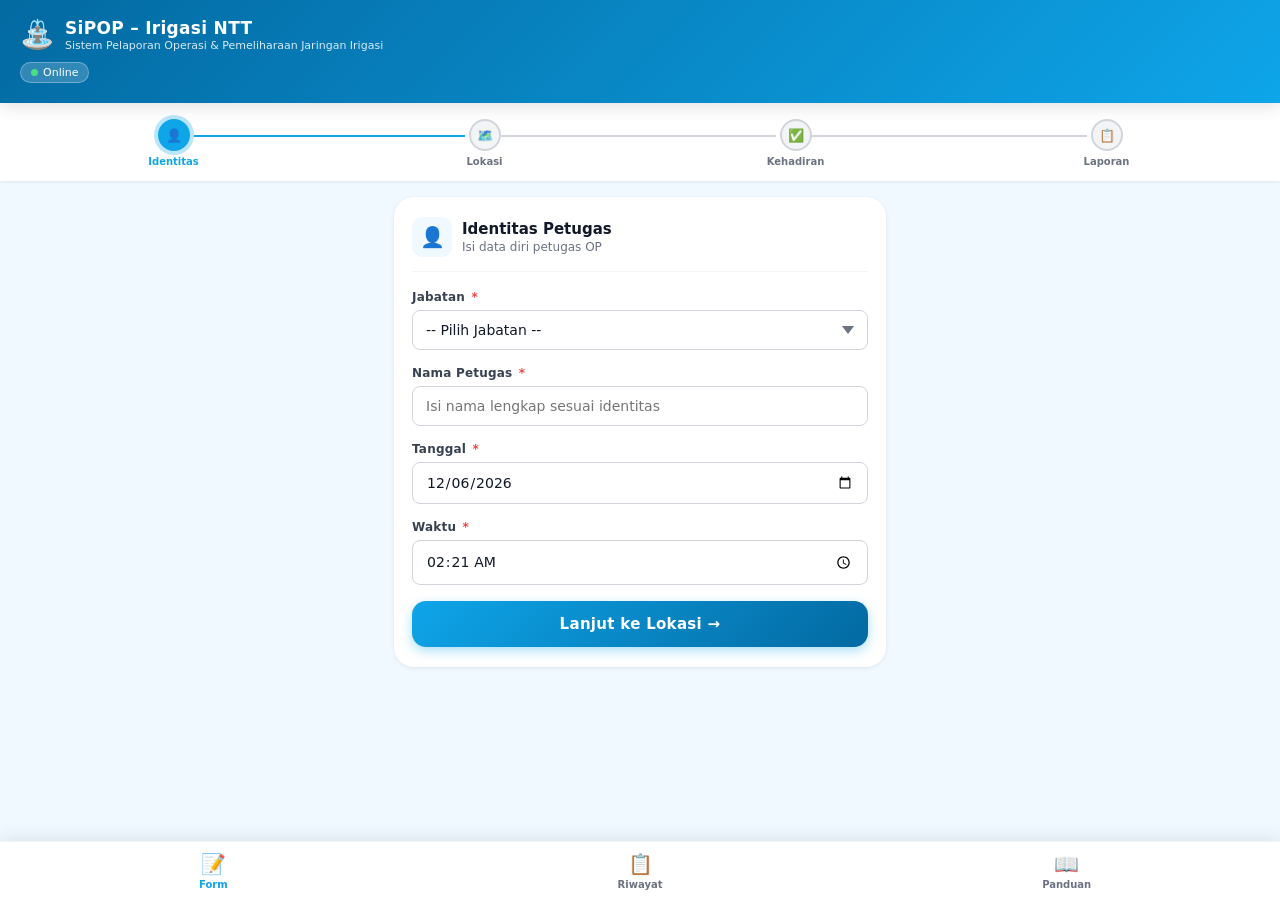
==== commit 00b0b2ab: "Update and rename inde.html to index.html" ====
--- a/index.html
+++ b/index.html
@@ -8,727 +8,14 @@
   <meta name="apple-mobile-web-app-capable" content="yes" />
   <meta name="apple-mobile-web-app-status-bar-style" content="black-translucent" />
   <title>SiPOP – Sistem Pelaporan Operasional dan Pemeliharaan Jaringan Irigasi NTT</title>
-  <link>
-    /* ==============================
-       DESIGN TOKENS (TEMA PERAIRAN)
-    ============================== */
-    :root {
-      /* Mengubah palet hijau menjadi palet biru perairan */
-      --blue-dark:    #0369a1; /* Pengganti green-dark */
-      --blue-main:    #0ea5e9; /* Pengganti green-main */
-      --blue-light:   #bae6fd; /* Pengganti green-light */
-      --blue-pale:    #f0f9ff; /* Pengganti green-pale */
-      
-      /* Warna aksen tetap */
-      --amber:        #f59e0b;
-      --amber-pale:   #fffbeb;
-      --red:          #ef4444;
-      --red-pale:     #fef2f2;
-      --gray-900:     #111827;
-      --gray-700:     #374151;
-      --gray-500:     #6b7280;
-      --gray-300:     #d1d5db;
-      --gray-100:     #f3f4f6;
-      --white:        #ffffff;
-      
-      /* Token utilitas tetap */
-      --radius-sm:    8px;
-      --radius-md:    14px;
-      --radius-lg:    20px;
-      --shadow-sm:    0 1px 4px rgba(0,0,0,.08);
-      --shadow-md:    0 4px 16px rgba(0,0,0,.12);
-      --shadow-lg:    0 8px 32px rgba(0,0,0,.16);
-    }
-
-    /* ==============================
-       RESET & BASE
-    ============================== */
-    *, *::before, *::after { box-sizing: border-box; margin: 0; padding: 0; }
-    html { scroll-behavior: smooth; }
-    body {
-      font-family: 'Segoe UI', system-ui, -apple-system, sans-serif;
-      /* Mengubah background body menjadi biru sangat muda */
-      background: #f0f9ff; 
-      color: var(--gray-900);
-      min-height: 100vh;
-      padding-bottom: 80px;
-    }
-
-    /* ==============================
-       HEADER (TEMA BIRU)
-    ============================== */
-    .app-header {
-      /* Mengubah gradien menjadi nuansa biru */
-      background: linear-gradient(135deg, var(--blue-dark) 0%, var(--blue-main) 100%);
-      color: var(--white);
-      padding: 18px 20px 20px;
-      position: sticky;
-      top: 0;
-      z-index: 100;
-      box-shadow: var(--shadow-md);
-    }
-    .app-header .brand {
-      display: flex;
-      align-items: center;
-      gap: 10px;
-    }
-    .app-header .brand-icon {
-      font-size: 28px;
-      line-height: 1;
-    }
-    .app-header .brand-text h1 {
-      font-size: 17px;
-      font-weight: 700;
-      letter-spacing: .3px;
-    }
-    .app-header .brand-text p {
-      font-size: 11px;
-      opacity: .85;
-      margin-top: 1px;
-    }
-    .status-badge {
-      display: inline-flex;
-      align-items: center;
-      gap: 5px;
-      background: rgba(255,255,255,.18);
-      border: 1px solid rgba(255,255,255,.3);
-      border-radius: 20px;
-      padding: 3px 10px;
-      font-size: 11px;
-      margin-top: 10px;
-    }
-    .status-dot {
-      width: 7px; height: 7px;
-      border-radius: 50%;
-      background: #4ade80; /* Warna dot tetap hijau untuk 'online' */
-      animation: pulse 2s infinite;
-    }
-    @keyframes pulse {
-      0%,100% { opacity: 1; }
-      50%      { opacity: .4; }
-    }
-
-    /* ==============================
-       STEPPER (TEMA BIRU)
-    ============================== */
-    .stepper-wrap {
-      background: var(--white);
-      padding: 16px 20px 14px;
-      box-shadow: var(--shadow-sm);
-    }
-    .stepper {
-      display: flex;
-      align-items: center;
-      justify-content: space-between;
-      gap: 4px;
-    }
-    .step-item {
-      display: flex;
-      flex-direction: column;
-      align-items: center;
-      flex: 1;
-      position: relative;
-    }
-    .step-item:not(:last-child)::after {
-      content: '';
-      position: absolute;
-      top: 16px;
-      left: calc(50% + 16px);
-      right: calc(-50% + 16px);
-      height: 2px;
-      background: var(--gray-300);
-      transition: background .4s;
-    }
-    /* Mengubah warna konektor stepper menjadi biru */
-    .step-item.done:not(:last-child)::after,
-    .step-item.active:not(:last-child)::after {
-      background: var(--blue-main);
-    }
-    .step-circle {
-      width: 32px; height: 32px;
-      border-radius: 50%;
-      background: var(--gray-100);
-      border: 2px solid var(--gray-300);
-      display: flex; align-items: center; justify-content: center;
-      font-size: 13px;
-      font-weight: 700;
-      color: var(--gray-500);
-      transition: all .35s;
-      z-index: 1;
-    }
-    /* Mengubah warna step aktif menjadi biru */
-    .step-item.active .step-circle {
-      background: var(--blue-main);
-      border-color: var(--blue-main);
-      color: var(--white);
-      box-shadow: 0 0 0 4px var(--blue-light);
-    }
-    /* Mengubah warna step selesai menjadi biru tua */
-    .step-item.done .step-circle {
-      background: var(--blue-dark);
-      border-color: var(--blue-dark);
-      color: var(--white);
-    }
-    .step-label {
-      font-size: 10px;
-      font-weight: 600;
-      color: var(--gray-500);
-      margin-top: 5px;
-      text-align: center;
-      transition: color .3s;
-    }
-    /* Mengubah warna label aktif/selesai menjadi biru */
-    .step-item.active .step-label { color: var(--blue-main); }
-    .step-item.done .step-label   { color: var(--blue-dark); }
-
-    /* ==============================
-       CARDS / SECTIONS
-    ============================== */
-    .container {
-      max-width: 520px;
-      margin: 0 auto;
-      padding: 16px 14px;
-    }
-    .card {
-      background: var(--white);
-      border-radius: var(--radius-lg);
-      box-shadow: var(--shadow-sm);
-      padding: 20px 18px;
-      margin-bottom: 14px;
-    }
-    .card-head {
-      display: flex;
-      align-items: center;
-      gap: 10px;
-      margin-bottom: 18px;
-      padding-bottom: 14px;
-      border-bottom: 1.5px solid var(--gray-100);
-    }
-    .card-icon {
-      width: 40px; height: 40px;
-      border-radius: 10px;
-      /* Mengubah background icon card menjadi biru pucat */
-      background: var(--blue-pale);
-      display: flex; align-items: center; justify-content: center;
-      font-size: 20px;
-      flex-shrink: 0;
-    }
-    .card-head h2 {
-      font-size: 15px;
-      font-weight: 700;
-      color: var(--gray-900);
-    }
-    .card-head p {
-      font-size: 12px;
-      color: var(--gray-500);
-      margin-top: 2px;
-    }
-
-    /* ==============================
-       FORM ELEMENTS (TEMA BIRU)
-    ============================== */
-    .form-group {
-      margin-bottom: 16px;
-    }
-    .form-group:last-child { margin-bottom: 0; }
-    label {
-      display: block;
-      font-size: 12px;
-      font-weight: 600;
-      color: var(--gray-700);
-      margin-bottom: 6px;
-      letter-spacing: .2px;
-    }
-    label .req { color: var(--red); margin-left: 2px; }
-    input[type=text],
-    input[type=date],
-    input[type=time],
-    select,
-    textarea {
-      width: 100%;
-      padding: 11px 13px;
-      border: 1.5px solid var(--gray-300);
-      border-radius: var(--radius-sm);
-      font-size: 14px;
-      font-family: inherit;
-      color: var(--gray-900);
-      background: var(--white);
-      transition: border-color .2s, box-shadow .2s;
-      outline: none;
-      appearance: none;
-      -webkit-appearance: none;
-    }
-    /* Mengubah warna focus input menjadi biru */
-    input:focus, select:focus, textarea:focus {
-      border-color: var(--blue-main);
-      box-shadow: 0 0 0 3px rgba(14,165,233,.12);
-    }
-    textarea { resize: vertical; min-height: 80px; }
-    select { background-image: url("data:image/svg+xml,%3Csvg xmlns='http://www.w3.org/2000/svg' width='12' height='8' viewBox='0 0 12 8'%3E%3Cpath fill='%236b7280' d='M6 8L0 0h12z'/%3E%3C/svg%3E"); background-repeat: no-repeat; background-position: right 13px center; padding-right: 36px; }
-
-    .section-divider {
-      font-size: 11px;
-      font-weight: 700;
-      /* Mengubah warna divider section menjadi biru tua */
-      color: var(--blue-dark);
-      text-transform: uppercase;
-      letter-spacing: .8px;
-      margin: 20px 0 12px;
-      display: flex;
-      align-items: center;
-      gap: 8px;
-    }
-    .section-divider::after {
-      content: '';
-      flex: 1;
-      height: 1px;
-      /* Mengubah warna garis divider menjadi biru muda */
-      background: var(--blue-light);
-    }
-
-    /* ==============================
-       STATUS RADIO BUTTONS (TEMA BIRU untuk 'Hadir')
-    ============================== */
-    .status-group {
-      display: grid;
-      grid-template-columns: 1fr 1fr 1fr;
-      gap: 8px;
-    }
-    .status-radio { display: none; }
-    .status-label {
-      display: flex;
-      flex-direction: column;
-      align-items: center;
-      gap: 4px;
-      padding: 12px 6px;
-      border: 2px solid var(--gray-300);
-      border-radius: var(--radius-md);
-      cursor: pointer;
-      transition: all .25s;
-      text-align: center;
-      font-size: 12px;
-      font-weight: 600;
-      color: var(--gray-500);
-    }
-    .status-label .emoji { font-size: 22px; }
-    /* Mengubah warna check 'Hadir' menjadi biru */
-    .status-radio:checked + .status-label {
-      border-color: var(--blue-main);
-      background: var(--blue-pale);
-      color: var(--blue-dark);
-      box-shadow: 0 0 0 3px var(--blue-light);
-    }
-    /* Warna aksen kuning & merah tetap untuk Ijin & Tidak Hadir */
-    #status-ijin:checked + .status-label {
-      border-color: var(--amber);
-      background: var(--amber-pale);
-      color: #92400e;
-      box-shadow: 0 0 0 3px #fde68a;
-    }
-    #status-tidak:checked + .status-label {
-      border-color: var(--red);
-      background: var(--red-pale);
-      color: #991b1b;
-      box-shadow: 0 0 0 3px #fecaca;
-    }
-
-    /* ==============================
-       GPS WIDGET (TETAP BIRU)
-    ============================== */
-    .gps-widget {
-      background: #e0f2fe; /* Blue-pale utilitas */
-      border: 1.5px solid #bae6fd;
-      border-radius: var(--radius-md);
-      padding: 14px;
-      margin-top: 6px;
-    }
-    .gps-widget h4 {
-      font-size: 13px;
-      font-weight: 700;
-      color: #0369a1;
-      display: flex;
-      align-items: center;
-      gap: 6px;
-      margin-bottom: 8px;
-    }
-    .gps-status {
-      font-size: 12px;
-      color: var(--gray-500);
-      margin-bottom: 10px;
-    }
-    .gps-status.success { color: #15803d; }
-    .gps-status.error   { color: var(--red); }
-    .gps-coords {
-      background: var(--white);
-      border-radius: var(--radius-sm);
-      padding: 8px 10px;
-      font-size: 12px;
-      font-family: monospace;
-      color: var(--gray-700);
-      margin-bottom: 10px;
-      display: none;
-    }
-    .gps-coords.show { display: block; }
-
-    /* ==============================
-       CHECKLIST (TEMA BIRU)
-    ============================== */
-    .checklist { display: flex; flex-direction: column; gap: 6px; }
-    .check-item { display: none; }
-    .check-label {
-      display: flex;
-      align-items: center;
-      gap: 10px;
-      padding: 10px 12px;
-      border: 1.5px solid var(--gray-200, #e5e7eb);
-      border-radius: var(--radius-sm);
-      cursor: pointer;
-      font-size: 13px;
-      color: var(--gray-700);
-      transition: all .2s;
-    }
-    .check-label::before {
-      content: '';
-      width: 20px; height: 20px;
-      border: 2px solid var(--gray-300);
-      border-radius: 5px;
-      flex-shrink: 0;
-      transition: all .2s;
-      display: flex;
-      align-items: center;
-      justify-content: center;
-    }
-    /* Mengubah warna checklist terpilih menjadi biru */
-    .check-item:checked + .check-label {
-      border-color: var(--blue-main);
-      background: var(--blue-pale);
-      color: var(--blue-dark);
-    }
-    .check-item:checked + .check-label::before {
-      background: var(--blue-main);
-      border-color: var(--blue-main);
-      content: '✓';
-      color: white;
-      font-size: 13px;
-      display: flex;
-      align-items: center;
-      justify-content: center;
-    }
-
-    /* ==============================
-       FOTO UPLOAD (TEMA BIRU)
-    ============================== */
-    .foto-grid {
-      display: grid;
-      grid-template-columns: repeat(3, 1fr);
-      gap: 8px;
-      margin-top: 6px;
-    }
-    .foto-slot {
-      aspect-ratio: 1;
-      border: 2px dashed var(--gray-300);
-      border-radius: var(--radius-sm);
-      display: flex;
-      flex-direction: column;
-      align-items: center;
-      justify-content: center;
-      cursor: pointer;
-      transition: all .2s;
-      overflow: hidden;
-      position: relative;
-      background: var(--gray-100);
-      gap: 4px;
-    }
-    /* Mengubah warna hover slot foto menjadi biru */
-    .foto-slot:hover { border-color: var(--blue-main); background: var(--blue-pale); }
-    .foto-slot .slot-icon { font-size: 22px; }
-    .foto-slot .slot-label { font-size: 10px; font-weight: 600; color: var(--gray-500); text-align: center; padding: 0 4px; }
-    .foto-slot img {
-      position: absolute; inset: 0;
-      width: 100%; height: 100%;
-      object-fit: cover;
-    }
-    .foto-slot .remove-foto {
-      position: absolute; top: 4px; right: 4px;
-      width: 22px; height: 22px;
-      background: rgba(0,0,0,.55);
-      color: white;
-      border: none;
-      border-radius: 50%;
-      font-size: 13px;
-      display: flex; align-items: center; justify-content: center;
-      cursor: pointer;
-      z-index: 2;
-    }
-    .foto-hint {
-      font-size: 11px;
-      color: var(--gray-500);
-      background: var(--gray-100);
-      border-radius: var(--radius-sm);
-      padding: 8px 10px;
-      margin-bottom: 8px;
-      display: flex;
-      align-items: flex-start;
-      gap: 6px;
-    }
-
-    /* ==============================
-       BUTTONS (TEMA BIRU)
-    ============================== */
-    .btn {
-      display: flex;
-      align-items: center;
-      justify-content: center;
-      gap: 8px;
-      width: 100%;
-      padding: 14px 20px;
-      border: none;
-      border-radius: var(--radius-md);
-      font-size: 15px;
-      font-weight: 700;
-      cursor: pointer;
-      transition: all .2s;
-      font-family: inherit;
-      letter-spacing: .3px;
-    }
-    /* Mengubah gradien tombol primary menjadi nuansa biru */
-    .btn-primary {
-      background: linear-gradient(135deg, var(--blue-main), var(--blue-dark));
-      color: var(--white);
-      box-shadow: 0 4px 12px rgba(14,165,233,.35);
-    }
-    .btn-primary:hover { transform: translateY(-1px); box-shadow: 0 6px 18px rgba(14,165,233,.45); }
-    .btn-primary:active { transform: translateY(0); }
-    .btn-secondary {
-      background: var(--gray-100);
-      color: var(--gray-700);
-      border: 1.5px solid var(--gray-300);
-    }
-    .btn-gps {
-      background: linear-gradient(135deg, var(--blue-main), #0284c7);
-      color: white;
-      box-shadow: 0 4px 12px rgba(14,165,233,.3);
-      font-size: 13px;
-      padding: 11px 16px;
-    }
-    .btn-row {
-      display: grid;
-      grid-template-columns: 1fr 2fr;
-      gap: 10px;
-      margin-top: 8px;
-    }
-
-    /* ==============================
-       LOADING / SPINNER
-    ============================== */
-    .sending-overlay {
-      display: none;
-      position: fixed; inset: 0;
-      background: rgba(0,0,0,.5);
-      backdrop-filter: blur(4px);
-      z-index: 999;
-      flex-direction: column;
-      align-items: center;
-      justify-content: center;
-      gap: 16px;
-      color: white;
-    }
-    .sending-overlay.show { display: flex; }
-    .spinner {
-      width: 52px; height: 52px;
-      border: 4px solid rgba(255,255,255,.3);
-      border-top-color: white;
-      border-radius: 50%;
-      animation: spin .8s linear infinite;
-    }
-    @keyframes spin { to { transform: rotate(360deg); } }
-    .sending-overlay p { font-size: 15px; font-weight: 600; }
-    .sending-overlay small { font-size: 12px; opacity: .75; }
-
-    /* ==============================
-       SUCCESS PAGE (TEMA BIRU)
-    ============================== */
-    .success-page {
-      display: none;
-      flex-direction: column;
-      align-items: center;
-      text-align: center;
-      padding: 40px 20px;
-      gap: 16px;
-    }
-    .success-page.show { display: flex; }
-    .success-circle {
-      width: 90px; height: 90px;
-      border-radius: 50%;
-      /* Mengubah gradien lingkaran sukses menjadi biru */
-      background: linear-gradient(135deg, var(--blue-main), var(--blue-dark));
-      display: flex; align-items: center; justify-content: center;
-      font-size: 44px;
-      box-shadow: 0 8px 24px rgba(14,165,233,.4);
-      animation: popIn .5s cubic-bezier(.34,1.56,.64,1) both;
-    }
-    @keyframes popIn {
-      from { transform: scale(0); opacity: 0; }
-      to   { transform: scale(1); opacity: 1; }
-    }
-    /* Mengubah warna teks sukses menjadi biru tua */
-    .success-page h2 { font-size: 22px; font-weight: 800; color: var(--blue-dark); }
-    .success-page p  { font-size: 14px; color: var(--gray-500); max-width: 280px; }
-    .success-meta {
-      /* Mengubah warna kotak meta sukses menjadi nuansa biru */
-      background: var(--blue-pale);
-      border: 1.5px solid var(--blue-light);
-      border-radius: var(--radius-md);
-      padding: 14px 18px;
-      width: 100%;
-      max-width: 340px;
-      text-align: left;
-    }
-    .success-meta .meta-row {
-      display: flex;
-      justify-content: space-between;
-      font-size: 13px;
-      padding: 4px 0;
-      /* Mengubah warna garis pembatas meta menjadi biru muda */
-      border-bottom: 1px solid var(--blue-light);
-      color: var(--gray-700);
-    }
-    .success-meta .meta-row:last-child { border-bottom: none; }
-    /* Mengubah warna teks strong meta menjadi biru tua */
-    .success-meta .meta-row strong { color: var(--blue-dark); }
-
-    /* ==============================
-       RIWAYAT (TEMA BIRU)
-    ============================== */
-    #tab-riwayat { display: none; }
-    .riwayat-card {
-      background: var(--white);
-      border-radius: var(--radius-md);
-      padding: 14px;
-      margin-bottom: 10px;
-      box-shadow: var(--shadow-sm);
-      /* Mengubah border kiri default menjadi biru */
-      border-left: 4px solid var(--blue-main);
-    }
-    /* Warna aksen kuning & merah tetap untuk riwayat Ijin & Tidak Hadir */
-    .riwayat-card.ijin  { border-color: var(--amber); }
-    .riwayat-card.tidak { border-color: var(--red); }
-    .riwayat-card .rw-head {
-      display: flex;
-      justify-content: space-between;
-      align-items: flex-start;
-      margin-bottom: 6px;
-    }
-    .riwayat-card .rw-name { font-size: 14px; font-weight: 700; }
-    .riwayat-card .rw-badge {
-      font-size: 10px;
-      font-weight: 700;
-      padding: 2px 8px;
-      border-radius: 20px;
-      /* Mengubah badge default menjadi biru pucat */
-      background: var(--blue-pale);
-      color: var(--blue-dark);
-    }
-    .riwayat-card.ijin  .rw-badge { background: var(--amber-pale); color: #92400e; }
-    .riwayat-card.tidak .rw-badge { background: var(--red-pale);   color: #991b1b; }
-    .riwayat-card .rw-info { font-size: 12px; color: var(--gray-500); }
-    .empty-state {
-      text-align: center;
-      padding: 40px 20px;
-      color: var(--gray-500);
-    }
-    .empty-state .empty-icon { font-size: 48px; margin-bottom: 10px; }
-    .empty-state p { font-size: 14px; }
-
-    /* ==============================
-       PANDUAN (TEMA BIRU)
-    ============================== */
-    #tab-panduan { display: none; }
-    .panduan-step {
-      display: flex;
-      gap: 14px;
-      margin-bottom: 18px;
-      background: var(--white);
-      border-radius: var(--radius-md);
-      padding: 14px;
-      box-shadow: var(--shadow-sm);
-    }
-    .panduan-num {
-      width: 32px; height: 32px;
-      border-radius: 50%;
-      /* Mengubah warna nomor panduan menjadi biru */
-      background: var(--blue-main);
-      color: white;
-      font-size: 14px;
-      font-weight: 700;
-      display: flex; align-items: center; justify-content: center;
-      flex-shrink: 0;
-    }
-    .panduan-step h3 { font-size: 13px; font-weight: 700; margin-bottom: 4px; }
-    .panduan-step p  { font-size: 12px; color: var(--gray-500); line-height: 1.5; }
-    .code-block {
-      background: var(--gray-900);
-      color: #86efac; /* Warna teks kode tetap hijau agar kontras */
-      font-family: monospace;
-      font-size: 11px;
-      border-radius: var(--radius-sm);
-      padding: 10px 12px;
-      margin-top: 8px;
-      overflow-x: auto;
-      white-space: pre;
-      line-height: 1.5;
-    }
-    .info-box {
-      background: var(--amber-pale);
-      border: 1.5px solid #fde68a;
-      border-radius: var(--radius-sm);
-      padding: 10px 12px;
-      font-size: 12px;
-      color: #92400e;
-      margin-top: 8px;
-      display: flex;
-      gap: 6px;
-    }
-
-    /* ==============================
-       BOTTOM NAV (TEMA BIRU)
-    ============================== */
-    .bottom-nav {
-      position: fixed;
-      bottom: 0; left: 0; right: 0;
-      background: var(--white);
-      border-top: 1.5px solid var(--gray-100);
-      display: flex;
-      box-shadow: 0 -4px 16px rgba(0,0,0,.08);
-      z-index: 99;
-    }
-    .nav-item {
-      flex: 1;
-      display: flex;
-      flex-direction: column;
-      align-items: center;
-      gap: 3px;
-      padding: 10px 6px;
-      border: none;
-      background: none;
-      cursor: pointer;
-      font-family: inherit;
-      color: var(--gray-500);
-      font-size: 10px;
-      font-weight: 600;
-      transition: color .2s;
-    }
-    .nav-item .nav-icon { font-size: 20px; }
-    /* Mengubah warna nav aktif menjadi biru */
-    .nav-item.active { color: var(--blue-main); }
-  </style>
+  <link rel="stylesheet" href="sipop-style.css" />
 </head>
 <body>
 
 <!-- ===== HEADER ===== -->
 <header class="app-header">
   <div class="brand">
-    <!-- MENGUBAH LOGO: Dari Padi (🌾) menjadi Air/Bendungan (💧 atau 🌊 atau 🚧) -->
+    <!-- MENGUBAH LOGO: Dari Padi (🌾) menjadi Air (🌊) -->
     <!-- Menggunakan emoji air mancur/pengairan -->
     <div class="brand-icon">⛲</div> 
     <div class="brand-text">
@@ -946,13 +233,13 @@
           <label for="c2" class="check-label">🚪 Operasi pintu air</label>
 
           <input type="checkbox" id="c3" class="check-item" value="Pemeliharaan rutin saluran" />
-          <label for="c3" class="check-label">🔧 Pemeliharaan rutin saluran</label>
+          <label for="c3" class="check-label">🛠 Pemeliharaan rutin saluran</label>
 
           <input type="checkbox" id="c4" class="check-item" value="Pemeliharaan bangunan irigasi" />
           <label for="c4" class="check-label">🏗️ Pemeliharaan bangunan irigasi</label>
 
           <input type="checkbox" id="c5" class="check-item" value="Pencatatan debit air / pengukuran" />
-          <label for="c5" class="check-label">📏 Pencatatan debit air / pengukuran</label>
+          <label for="c5" class="check-label">💧 Pencatatan debit air / pengukuran</label>
 
           <input type="checkbox" id="c6" class="check-item" value="Koordinasi dengan petani / P3A" />
           <label for="c6" class="check-label">🤝 Koordinasi dengan petani / P3A</label>
@@ -1160,350 +447,6 @@
     <span class="nav-icon">📖</span>Panduan
   </button>
 </nav>
-
-<script src="app.js">
-/* ============================================================
-   KONFIGURASI — GANTI URL INI SETELAH DEPLOY APPS SCRIPT
-============================================================ */
-const APPS_SCRIPT_URL = "https://script.google.com/macros/s/AKfycbwT98HJRItUbgLIFNyS30-WIINera2rnTCoLM_BZK3vJysM1a0EBR37J-6ItmYNV-xFcQ/exec";
-
-/* ============================================================
-   STATE
-============================================================ */
-let currentStep = 1;
-const totalSteps = 4;
-const fotoData = [null, null, null, null, null, null]; // base64 per slot
-let gpsLat = null, gpsLng = null;
-
-/* ============================================================
-   INIT
-============================================================ */
-window.addEventListener('DOMContentLoaded', () => {
-  // Set tanggal & waktu otomatis
-  const now = new Date();
-  document.getElementById('tanggal').value = now.toISOString().split('T')[0];
-  document.getElementById('waktu').value = now.toTimeString().slice(0,5);
-  renderRiwayat();
-});
-
-/* ============================================================
-   TAB NAVIGATION
-============================================================ */
-function showTab(tab) {
-  ['form','riwayat','panduan'].forEach(t => {
-    document.getElementById('tab-' + t).style.display = t === tab ? 'block' : 'none';
-    document.getElementById('nav-' + t).classList.toggle('active', t === tab);
-  });
-  if (tab === 'riwayat') renderRiwayat();
-}
-
-/* ============================================================
-   STEPPER
-============================================================ */
-function updateStepper(step) {
-  document.querySelectorAll('.step-item').forEach((el, i) => {
-    el.classList.remove('active','done');
-    if (i + 1 < step)  el.classList.add('done');
-    if (i + 1 === step) el.classList.add('active');
-  });
-}
-
-function showStepEl(step) {
-  for (let i = 1; i <= totalSteps; i++) {
-    const el = document.getElementById('step' + i);
-    if (el) el.style.display = i === step ? 'block' : 'none';
-  }
-  document.getElementById('successPage').classList.remove('show');
-  updateStepper(step);
-  window.scrollTo({top: 0, behavior: 'smooth'});
-}
-
-function nextStep(step) {
-  if (!validateStep(currentStep)) return;
-  currentStep = step;
-  showStepEl(step);
-}
-
-function prevStep(step) {
-  currentStep = step;
-  showStepEl(step);
-}
-
-/* ============================================================
-   VALIDASI PER STEP
-============================================================ */
-function validateStep(step) {
-  if (step === 1) {
-    if (!v('jabatan'))     return alert('⚠️ Pilih jabatan terlebih dahulu!'), false;
-    if (!v('namaPetugas')) return alert('⚠️ Nama petugas wajib diisi!'), false;
-    if (!v('tanggal'))     return alert('⚠️ Tanggal wajib diisi!'), false;
-    if (!v('waktu'))       return alert('⚠️ Waktu wajib diisi!'), false;
-  }
-  if (step === 2) {
-    if (!v('daerahIrigasi')) return alert('⚠️ Nama Daerah Irigasi wajib diisi!'), false;
-    if (!v('ruasKerja'))     return alert('⚠️ Ruas Kerja wajib diisi!'), false;
-    if (!v('desa'))          return alert('⚠️ Nama Desa wajib diisi!'), false;
-    if (!v('kecamatan'))     return alert('⚠️ Kecamatan wajib diisi!'), false;
-    if (!v('kabupaten'))     return alert('⚠️ Kabupaten wajib diisi!'), false;
-  }
-  if (step === 3) {
-    if (!v('keterangan')) return alert('⚠️ Keterangan wajib diisi!'), false;
-  }
-  return true;
-}
-
-function v(id) {
-  return document.getElementById(id).value.trim();
-}
-
-/* ============================================================
-   GPS
-============================================================ */
-function ambilGPS() {
-  const statusEl = document.getElementById('gpsStatus');
-  const coordEl  = document.getElementById('gpsCoords');
-  statusEl.textContent = '📡 Mengambil lokasi GPS...';
-  statusEl.className = 'gps-status';
-
-  if (!navigator.geolocation) {
-    statusEl.textContent = '❌ Browser tidak mendukung GPS';
-    statusEl.className = 'gps-status error';
-    return;
-  }
-
-  navigator.geolocation.getCurrentPosition(
-    pos => {
-      gpsLat = pos.coords.latitude.toFixed(6);
-      gpsLng = pos.coords.longitude.toFixed(6);
-      const acc = Math.round(pos.coords.accuracy);
-      statusEl.textContent = `✅ Lokasi berhasil diambil (akurasi ±${acc}m)`;
-      statusEl.className = 'gps-status success';
-      coordEl.textContent = `Lat: ${gpsLat}\nLng: ${gpsLng}`;
-      coordEl.classList.add('show');
-    },
-    err => {
-      statusEl.textContent = `❌ Gagal: ${err.message}`;
-      statusEl.className = 'gps-status error';
-    },
-    { enableHighAccuracy: true, timeout: 15000 }
-  );
-}
-
-/* ============================================================
-   FOTO
-============================================================ */
-function pilihFoto(idx) {
-  document.getElementById('fileInput' + idx).click();
-}
-
-function previewFoto(idx, input) {
-  const file = input.files[0];
-  if (!file) return;
-  const reader = new FileReader();
-  reader.onload = e => {
-    fotoData[idx] = { data: e.target.result.split(',')[1], mimeType: file.type, name: file.name };
-    const slot = document.getElementById('slot' + idx);
-    // Clear slot
-    slot.innerHTML = `
-      <img src="${e.target.result}" alt="Foto ${idx+1}" />
-      <button class="remove-foto" onclick="hapusFoto(event,${idx})">✕</button>
-    `;
-  };
-  reader.readAsDataURL(file);
-}
-
-function hapusFoto(e, idx) {
-  e.stopPropagation();
-  fotoData[idx] = null;
-  const labels = ['Kondisi Umum','Pintu Air','Saluran','Bendung','Kegiatan','Lainnya'];
-  const icons  = ['📷','🚪','🌊','🏗️','👷','➕'];
-  const slot = document.getElementById('slot' + idx);
-  slot.onclick = () => pilihFoto(idx);
-  slot.innerHTML = `
-    <span class="slot-icon">${icons[idx]}</span>
-    <span class="slot-label">${labels[idx]}</span>
-  `;
-  document.getElementById('fileInput' + idx).value = '';
-}
-
-/* ============================================================
-   KUMPULKAN DATA FORM
-============================================================ */
-function kumpulkanData() {
-  const kegiatan = [];
-  document.querySelectorAll('.check-item:checked').forEach(el => kegiatan.push(el.value));
-
-  return {
-    timestamp:     new Date().toISOString(),
-    jabatan:       v('jabatan'),
-    nama:          v('namaPetugas'),
-    tanggal:       v('tanggal'),
-    waktu:         v('waktu'),
-    daerahIrigasi: v('daerahIrigasi'),
-    ruasKerja:     v('ruasKerja'),
-    desa:          v('desa'),
-    kecamatan:     v('kecamatan'),
-    kabupaten:     v('kabupaten'),
-    status:        document.querySelector('input[name="status"]:checked').value,
-    keterangan:    v('keterangan'),
-    lat:           gpsLat || '-',
-    lng:           gpsLng || '-',
-    kegiatan,
-    catatan:       v('catatan'),
-    fotos:         fotoData.filter(Boolean)
-  };
-}
-
-/* ============================================================
-   KIRIM LAPORAN
-============================================================ */
-async function kirimLaporan() {
-  // Validasi minimal 1 kegiatan
-  const checkedCount = document.querySelectorAll('.check-item:checked').length;
-  if (checkedCount === 0) {
-    return alert('⚠️ Pilih minimal satu kegiatan yang dilakukan!');
-  }
-
-  const payload = kumpulkanData();
-  const overlay = document.getElementById('sendingOverlay');
-  overlay.classList.add('show');
-
-  // Simpan ke localStorage riwayat
-  simpanRiwayat(payload);
-
-  // Kirim ke Apps Script (jika URL sudah dikonfigurasi)
-  if (APPS_SCRIPT_URL !== "https://script.google.com/macros/s/AKfycbwT98HJRItUbgLIFNyS30-WIINera2rnTCoLM_BZK3vJysM1a0EBR37J-6ItmYNV-xFcQ/exec") {
-    try {
-      await fetch(APPS_SCRIPT_URL, {
-        method: 'POST',
-        headers: { 'Content-Type': 'application/json' },
-        body: JSON.stringify(payload),
-        mode: 'no-cors'
-      });
-    } catch(err) {
-      console.warn('Gagal kirim ke server:', err);
-    }
-  }
-
-  // Simulasi delay
-  await new Promise(r => setTimeout(r, 2000));
-  overlay.classList.remove('show');
-  tampilkanSukses(payload);
-}
-
-/* ============================================================
-   TAMPILKAN SUKSES
-============================================================ */
-function tampilkanSukses(data) {
-  // Sembunyikan isi step4 kecuali successPage
-  document.querySelectorAll('#step4 > .card, #step4 > .btn-row').forEach(el => el.style.display = 'none');
-
-  const sp = document.getElementById('successPage');
-  sp.classList.add('show');
-
-  document.getElementById('successMeta').innerHTML = `
-    <div class="meta-row"><span>👤 Petugas</span><strong>${data.nama}</strong></div>
-    <div class="meta-row"><span>🏷️ Jabatan</span><strong>${data.jabatan}</strong></div>
-    <div class="meta-row"><span>📅 Tanggal</span><strong>${data.tanggal} ${data.waktu}</strong></div>
-    <div class="meta-row"><span>🌾 D.I</span><strong>${data.daerahIrigasi}</strong></div>
-    <div class="meta-row"><span>✅ Status</span><strong>${data.status}</strong></div>
-    <div class="meta-row"><span>📋 Kegiatan</span><strong>${data.kegiatan.length} item</strong></div>
-    <div class="meta-row"><span>📸 Foto</span><strong>${data.fotos.length} foto</strong></div>
-  `;
-
-  window.scrollTo({ top: 0, behavior: 'smooth' });
-}
-
-/* ============================================================
-   BUAT LAPORAN BARU
-============================================================ */
-function buatBaru() {
-  // Reset form
-  document.getElementById('jabatan').value = '';
-  document.getElementById('namaPetugas').value = '';
-  const now = new Date();
-  document.getElementById('tanggal').value = now.toISOString().split('T')[0];
-  document.getElementById('waktu').value = now.toTimeString().slice(0,5);
-  document.getElementById('daerahIrigasi').value = '';
-  document.getElementById('ruasKerja').value = '';
-  document.getElementById('desa').value = '';
-  document.getElementById('kecamatan').value = '';
-  document.getElementById('kabupaten').value = '';
-  document.getElementById('keterangan').value = '';
-  document.getElementById('catatan').value = '';
-  document.getElementById('gpsStatus').textContent = '🛰️ Belum diambil — Tap tombol untuk capture lokasi';
-  document.getElementById('gpsStatus').className = 'gps-status';
-  document.getElementById('gpsCoords').classList.remove('show');
-  document.querySelectorAll('.check-item').forEach(el => el.checked = false);
-  document.getElementById('status-hadir').checked = true;
-  gpsLat = null; gpsLng = null;
-  fotoData.fill(null);
-  // Reset foto slots
-  const labels = ['Kondisi Umum','Pintu Air','Saluran','Bendung','Kegiatan','Lainnya'];
-  const icons  = ['📷','🚪','🌊','🏗️','👷','➕'];
-  for (let i = 0; i < 6; i++) {
-    const slot = document.getElementById('slot' + i);
-    slot.onclick = () => pilihFoto(i);
-    slot.innerHTML = `<span class="slot-icon">${icons[i]}</span><span class="slot-label">${labels[i]}</span>`;
-    document.getElementById('fileInput' + i).value = '';
-  }
-  // Restore cards
-  document.querySelectorAll('#step4 > .card, #step4 > .btn-row').forEach(el => el.style.display = '');
-  document.getElementById('successPage').classList.remove('show');
-
-  currentStep = 1;
-  showStepEl(1);
-}
-
-/* ============================================================
-   RIWAYAT (localStorage)
-============================================================ */
-function simpanRiwayat(data) {
-  try {
-    const raw = localStorage.getItem('siap_riwayat') || '[]';
-    const list = JSON.parse(raw);
-    list.unshift({
-      id:      Date.now(),
-      nama:    data.nama,
-      jabatan: data.jabatan,
-      tanggal: data.tanggal,
-      waktu:   data.waktu,
-      status:  data.status,
-      di:      data.daerahIrigasi,
-      kegiatan:data.kegiatan.length,
-      foto:    data.fotos.length
-    });
-    if (list.length > 50) list.pop();
-    localStorage.setItem('siap_riwayat', JSON.stringify(list));
-  } catch(e) { console.warn(e); }
-}
-
-function renderRiwayat() {
-  const el = document.getElementById('riwayatList');
-  try {
-    const raw = localStorage.getItem('siap_riwayat') || '[]';
-    const list = JSON.parse(raw);
-    if (list.length === 0) {
-      el.innerHTML = `<div class="empty-state"><div class="empty-icon">📭</div><p>Belum ada riwayat laporan</p></div>`;
-      return;
-    }
-    el.innerHTML = list.map(r => {
-      // Mengubah kondisi kelas badge default (sekarang biru)
-      const cls = r.status === 'Ijin/Sakit' ? 'ijin' : r.status === 'Tidak Hadir' ? 'tidak' : '';
-      return `
-        <div class="riwayat-card ${cls}">
-          <div class="rw-head">
-            <div class="rw-name">${r.nama}</div>
-            <div class="rw-badge">${r.status}</div>
-          </div>
-          <div class="rw-info">📅 ${r.tanggal} ${r.waktu} &nbsp;|&nbsp; 🌾 ${r.di}</div>
-          <div class="rw-info" style="margin-top:3px">🏷️ ${r.jabatan} &nbsp;|&nbsp; 📋 ${r.kegiatan} kegiatan &nbsp;|&nbsp; 📸 ${r.foto} foto</div>
-        </div>`;
-    }).join('');
-  } catch(e) {
-    el.innerHTML = `<div class="empty-state"><div class="empty-icon">⚠️</div><p>Gagal memuat riwayat</p></div>`;
-  }
-}
-</script>
+<script src="app.js"></script>
 </body>
 </html>
--- a/sipop-style.css
+++ b/sipop-style.css
@@ -0,0 +1,870 @@
+/* ================================================================
+   SiPOP – Sistem Pelaporan Operasional dan Pemeliharaan
+           Jaringan Irigasi NTT
+   sipop-style.css — Tema Perairan (Biru)
+   Versi terpisah, pasangkan dengan inde.html via:
+   <link rel="stylesheet" href="sipop-style.css" />
+   ================================================================ */
+
+
+/* ==============================
+   1. DESIGN TOKENS – TEMA BIRU PERAIRAN
+============================== */
+:root {
+  /* Palet Utama – Biru Perairan */
+  --blue-dark:    #0369a1;   /* biru tua, header & aksen gelap */
+  --blue-main:    #0ea5e9;   /* biru utama, tombol & highlight */
+  --blue-light:   #bae6fd;   /* biru muda, garis & ring */
+  --blue-pale:    #f0f9ff;   /* biru sangat pucat, bg elemen */
+
+  /* Warna Aksen */
+  --amber:        #f59e0b;   /* kuning – status Ijin/Sakit */
+  --amber-pale:   #fffbeb;
+  --red:          #ef4444;   /* merah – status Tidak Hadir */
+  --red-pale:     #fef2f2;
+
+  /* Skala Abu-abu */
+  --gray-900:     #111827;
+  --gray-700:     #374151;
+  --gray-500:     #6b7280;
+  --gray-300:     #d1d5db;
+  --gray-200:     #e5e7eb;
+  --gray-100:     #f3f4f6;
+  --white:        #ffffff;
+
+  /* Radius Sudut */
+  --radius-sm:    8px;
+  --radius-md:    14px;
+  --radius-lg:    20px;
+
+  /* Bayangan */
+  --shadow-sm:    0 1px 4px rgba(0,0,0,.08);
+  --shadow-md:    0 4px 16px rgba(0,0,0,.12);
+  --shadow-lg:    0 8px 32px rgba(0,0,0,.16);
+}
+
+
+/* ==============================
+   2. RESET & BASE
+============================== */
+*, *::before, *::after {
+  box-sizing: border-box;
+  margin: 0;
+  padding: 0;
+}
+
+html { scroll-behavior: smooth; }
+
+body {
+  font-family: 'Segoe UI', system-ui, -apple-system, sans-serif;
+  background: #f0f9ff;
+  color: var(--gray-900);
+  min-height: 100vh;
+  padding-bottom: 80px;
+}
+
+
+/* ==============================
+   3. HEADER – GRADIEN BIRU
+============================== */
+.app-header {
+  background: linear-gradient(135deg, var(--blue-dark) 0%, var(--blue-main) 100%);
+  color: var(--white);
+  padding: 18px 20px 20px;
+  position: sticky;
+  top: 0;
+  z-index: 100;
+  box-shadow: var(--shadow-md);
+}
+
+.app-header .brand {
+  display: flex;
+  align-items: center;
+  gap: 10px;
+}
+
+.app-header .brand-icon { font-size: 28px; line-height: 1; }
+
+.app-header .brand-text h1 {
+  font-size: 17px;
+  font-weight: 700;
+  letter-spacing: .3px;
+}
+
+.app-header .brand-text p {
+  font-size: 11px;
+  opacity: .85;
+  margin-top: 1px;
+}
+
+/* Badge "Online" */
+.status-badge {
+  display: inline-flex;
+  align-items: center;
+  gap: 5px;
+  background: rgba(255,255,255,.18);
+  border: 1px solid rgba(255,255,255,.3);
+  border-radius: 20px;
+  padding: 3px 10px;
+  font-size: 11px;
+  margin-top: 10px;
+}
+
+.status-dot {
+  width: 7px; height: 7px;
+  border-radius: 50%;
+  background: #4ade80;   /* hijau – sinyal online */
+  animation: pulse 2s infinite;
+}
+
+@keyframes pulse {
+  0%,100% { opacity: 1; }
+  50%      { opacity: .4; }
+}
+
+
+/* ==============================
+   4. STEPPER – PROGRESS LANGKAH
+============================== */
+.stepper-wrap {
+  background: var(--white);
+  padding: 16px 20px 14px;
+  box-shadow: var(--shadow-sm);
+}
+
+.stepper {
+  display: flex;
+  align-items: center;
+  justify-content: space-between;
+  gap: 4px;
+}
+
+.step-item {
+  display: flex;
+  flex-direction: column;
+  align-items: center;
+  flex: 1;
+  position: relative;
+}
+
+/* Garis penghubung */
+.step-item:not(:last-child)::after {
+  content: '';
+  position: absolute;
+  top: 16px;
+  left: calc(50% + 16px);
+  right: calc(-50% + 16px);
+  height: 2px;
+  background: var(--gray-300);
+  transition: background .4s;
+}
+
+.step-item.done:not(:last-child)::after,
+.step-item.active:not(:last-child)::after {
+  background: var(--blue-main);
+}
+
+.step-circle {
+  width: 32px; height: 32px;
+  border-radius: 50%;
+  background: var(--gray-100);
+  border: 2px solid var(--gray-300);
+  display: flex; align-items: center; justify-content: center;
+  font-size: 13px;
+  font-weight: 700;
+  color: var(--gray-500);
+  transition: all .35s;
+  z-index: 1;
+}
+
+.step-item.active .step-circle {
+  background: var(--blue-main);
+  border-color: var(--blue-main);
+  color: var(--white);
+  box-shadow: 0 0 0 4px var(--blue-light);
+}
+
+.step-item.done .step-circle {
+  background: var(--blue-dark);
+  border-color: var(--blue-dark);
+  color: var(--white);
+}
+
+.step-label {
+  font-size: 10px;
+  font-weight: 600;
+  color: var(--gray-500);
+  margin-top: 5px;
+  text-align: center;
+  transition: color .3s;
+}
+
+.step-item.active .step-label { color: var(--blue-main); }
+.step-item.done  .step-label  { color: var(--blue-dark); }
+
+
+/* ==============================
+   5. LAYOUT & CARD
+============================== */
+.container {
+  max-width: 520px;
+  margin: 0 auto;
+  padding: 16px 14px;
+}
+
+.card {
+  background: var(--white);
+  border-radius: var(--radius-lg);
+  box-shadow: var(--shadow-sm);
+  padding: 20px 18px;
+  margin-bottom: 14px;
+}
+
+.card-head {
+  display: flex;
+  align-items: center;
+  gap: 10px;
+  margin-bottom: 18px;
+  padding-bottom: 14px;
+  border-bottom: 1.5px solid var(--gray-100);
+}
+
+.card-icon {
+  width: 40px; height: 40px;
+  border-radius: 10px;
+  background: var(--blue-pale);
+  display: flex; align-items: center; justify-content: center;
+  font-size: 20px;
+  flex-shrink: 0;
+}
+
+.card-head h2 {
+  font-size: 15px;
+  font-weight: 700;
+  color: var(--gray-900);
+}
+
+.card-head p {
+  font-size: 12px;
+  color: var(--gray-500);
+  margin-top: 2px;
+}
+
+
+/* ==============================
+   6. FORM ELEMENTS – FOKUS BIRU
+============================== */
+.form-group { margin-bottom: 16px; }
+.form-group:last-child { margin-bottom: 0; }
+
+label {
+  display: block;
+  font-size: 12px;
+  font-weight: 600;
+  color: var(--gray-700);
+  margin-bottom: 6px;
+  letter-spacing: .2px;
+}
+
+label .req { color: var(--red); margin-left: 2px; }
+
+input[type="text"],
+input[type="date"],
+input[type="time"],
+select,
+textarea {
+  width: 100%;
+  padding: 11px 13px;
+  border: 1.5px solid var(--gray-300);
+  border-radius: var(--radius-sm);
+  font-size: 14px;
+  font-family: inherit;
+  color: var(--gray-900);
+  background: var(--white);
+  transition: border-color .2s, box-shadow .2s;
+  outline: none;
+  appearance: none;
+  -webkit-appearance: none;
+}
+
+input:focus, select:focus, textarea:focus {
+  border-color: var(--blue-main);
+  box-shadow: 0 0 0 3px rgba(14,165,233,.12);
+}
+
+textarea { resize: vertical; min-height: 80px; }
+
+select {
+  background-image: url("data:image/svg+xml,%3Csvg xmlns='http://www.w3.org/2000/svg' width='12' height='8' viewBox='0 0 12 8'%3E%3Cpath fill='%236b7280' d='M6 8L0 0h12z'/%3E%3C/svg%3E");
+  background-repeat: no-repeat;
+  background-position: right 13px center;
+  padding-right: 36px;
+}
+
+.section-divider {
+  font-size: 11px;
+  font-weight: 700;
+  color: var(--blue-dark);
+  text-transform: uppercase;
+  letter-spacing: .8px;
+  margin: 20px 0 12px;
+  display: flex;
+  align-items: center;
+  gap: 8px;
+}
+
+.section-divider::after {
+  content: '';
+  flex: 1;
+  height: 1px;
+  background: var(--blue-light);
+}
+
+
+/* ==============================
+   7. STATUS KEHADIRAN – RADIO BUTTON CUSTOM
+============================== */
+.status-group {
+  display: grid;
+  grid-template-columns: 1fr 1fr 1fr;
+  gap: 8px;
+}
+
+.status-radio { display: none; }
+
+.status-label {
+  display: flex;
+  flex-direction: column;
+  align-items: center;
+  gap: 4px;
+  padding: 12px 6px;
+  border: 2px solid var(--gray-300);
+  border-radius: var(--radius-md);
+  cursor: pointer;
+  transition: all .25s;
+  text-align: center;
+  font-size: 12px;
+  font-weight: 600;
+  color: var(--gray-500);
+}
+
+.status-label .emoji { font-size: 22px; }
+
+/* Hadir → biru */
+.status-radio:checked + .status-label {
+  border-color: var(--blue-main);
+  background: var(--blue-pale);
+  color: var(--blue-dark);
+  box-shadow: 0 0 0 3px var(--blue-light);
+}
+
+/* Ijin/Sakit → kuning */
+#status-ijin:checked + .status-label {
+  border-color: var(--amber);
+  background: var(--amber-pale);
+  color: #92400e;
+  box-shadow: 0 0 0 3px #fde68a;
+}
+
+/* Tidak Hadir → merah */
+#status-tidak:checked + .status-label {
+  border-color: var(--red);
+  background: var(--red-pale);
+  color: #991b1b;
+  box-shadow: 0 0 0 3px #fecaca;
+}
+
+
+/* ==============================
+   8. GPS WIDGET
+============================== */
+.gps-widget {
+  background: #e0f2fe;
+  border: 1.5px solid #bae6fd;
+  border-radius: var(--radius-md);
+  padding: 14px;
+  margin-top: 6px;
+}
+
+.gps-widget h4 {
+  font-size: 13px;
+  font-weight: 700;
+  color: #0369a1;
+  display: flex;
+  align-items: center;
+  gap: 6px;
+  margin-bottom: 8px;
+}
+
+.gps-status {
+  font-size: 12px;
+  color: var(--gray-500);
+  margin-bottom: 10px;
+}
+
+.gps-status.success { color: #15803d; }
+.gps-status.error   { color: var(--red); }
+
+.gps-coords {
+  background: var(--white);
+  border-radius: var(--radius-sm);
+  padding: 8px 10px;
+  font-size: 12px;
+  font-family: monospace;
+  color: var(--gray-700);
+  margin-bottom: 10px;
+  display: none;
+  white-space: pre;
+  line-height: 1.6;
+}
+
+.gps-coords.show { display: block; }
+
+
+/* ==============================
+   9. CHECKLIST KEGIATAN
+============================== */
+.checklist { display: flex; flex-direction: column; gap: 6px; }
+.check-item { display: none; }
+
+.check-label {
+  display: flex;
+  align-items: center;
+  gap: 10px;
+  padding: 10px 12px;
+  border: 1.5px solid var(--gray-200);
+  border-radius: var(--radius-sm);
+  cursor: pointer;
+  font-size: 13px;
+  color: var(--gray-700);
+  transition: all .2s;
+}
+
+.check-label::before {
+  content: '';
+  width: 20px; height: 20px;
+  border: 2px solid var(--gray-300);
+  border-radius: 5px;
+  flex-shrink: 0;
+  transition: all .2s;
+  display: flex;
+  align-items: center;
+  justify-content: center;
+}
+
+.check-item:checked + .check-label {
+  border-color: var(--blue-main);
+  background: var(--blue-pale);
+  color: var(--blue-dark);
+}
+
+.check-item:checked + .check-label::before {
+  background: var(--blue-main);
+  border-color: var(--blue-main);
+  content: '✓';
+  color: white;
+  font-size: 13px;
+  display: flex;
+  align-items: center;
+  justify-content: center;
+}
+
+
+/* ==============================
+   10. UPLOAD FOTO
+============================== */
+.foto-hint {
+  font-size: 11px;
+  color: var(--gray-500);
+  background: var(--gray-100);
+  border-radius: var(--radius-sm);
+  padding: 8px 10px;
+  margin-bottom: 8px;
+  display: flex;
+  align-items: flex-start;
+  gap: 6px;
+  line-height: 1.5;
+}
+
+.foto-grid {
+  display: grid;
+  grid-template-columns: repeat(3, 1fr);
+  gap: 8px;
+  margin-top: 6px;
+}
+
+.foto-slot {
+  aspect-ratio: 1 / 1;
+  border: 2px dashed var(--gray-300);
+  border-radius: var(--radius-sm);
+  display: flex;
+  flex-direction: column;
+  align-items: center;
+  justify-content: center;
+  cursor: pointer;
+  transition: all .2s;
+  overflow: hidden;
+  position: relative;
+  background: var(--gray-100);
+  gap: 4px;
+}
+
+.foto-slot:hover {
+  border-color: var(--blue-main);
+  background: var(--blue-pale);
+}
+
+.foto-slot .slot-icon { font-size: 22px; }
+
+.foto-slot .slot-label {
+  font-size: 10px;
+  font-weight: 600;
+  color: var(--gray-500);
+  text-align: center;
+  padding: 0 4px;
+}
+
+.foto-slot img {
+  position: absolute; inset: 0;
+  width: 100%; height: 100%;
+  object-fit: cover;
+}
+
+.foto-slot .remove-foto {
+  position: absolute; top: 4px; right: 4px;
+  width: 22px; height: 22px;
+  background: rgba(0,0,0,.55);
+  color: white;
+  border: none;
+  border-radius: 50%;
+  font-size: 13px;
+  display: flex; align-items: center; justify-content: center;
+  cursor: pointer;
+  z-index: 2;
+}
+
+
+/* ==============================
+   11. TOMBOL (BUTTONS)
+============================== */
+.btn {
+  display: flex;
+  align-items: center;
+  justify-content: center;
+  gap: 8px;
+  width: 100%;
+  padding: 14px 20px;
+  border: none;
+  border-radius: var(--radius-md);
+  font-size: 15px;
+  font-weight: 700;
+  cursor: pointer;
+  transition: all .2s;
+  font-family: inherit;
+  letter-spacing: .3px;
+  text-decoration: none;
+}
+
+.btn-primary {
+  background: linear-gradient(135deg, var(--blue-main), var(--blue-dark));
+  color: var(--white);
+  box-shadow: 0 4px 12px rgba(14,165,233,.35);
+}
+
+.btn-primary:hover {
+  transform: translateY(-1px);
+  box-shadow: 0 6px 18px rgba(14,165,233,.45);
+}
+
+.btn-primary:active { transform: translateY(0); }
+
+.btn-secondary {
+  background: var(--gray-100);
+  color: var(--gray-700);
+  border: 1.5px solid var(--gray-300);
+}
+
+.btn-secondary:hover { background: var(--gray-200); }
+
+.btn-gps {
+  background: linear-gradient(135deg, var(--blue-main), #0284c7);
+  color: white;
+  box-shadow: 0 4px 12px rgba(14,165,233,.3);
+  font-size: 13px;
+  padding: 11px 16px;
+}
+
+.btn-row {
+  display: grid;
+  grid-template-columns: 1fr 2fr;
+  gap: 10px;
+  margin-top: 8px;
+}
+
+
+/* ==============================
+   12. LOADING OVERLAY & SPINNER
+============================== */
+.sending-overlay {
+  display: none;
+  position: fixed; inset: 0;
+  background: rgba(0,0,0,.5);
+  backdrop-filter: blur(4px);
+  -webkit-backdrop-filter: blur(4px);
+  z-index: 999;
+  flex-direction: column;
+  align-items: center;
+  justify-content: center;
+  gap: 16px;
+  color: white;
+}
+
+.sending-overlay.show { display: flex; }
+
+.spinner {
+  width: 52px; height: 52px;
+  border: 4px solid rgba(255,255,255,.3);
+  border-top-color: white;
+  border-radius: 50%;
+  animation: spin .8s linear infinite;
+}
+
+@keyframes spin { to { transform: rotate(360deg); } }
+
+.sending-overlay p { font-size: 15px; font-weight: 600; }
+.sending-overlay small { font-size: 12px; opacity: .75; }
+
+
+/* ==============================
+   13. HALAMAN SUKSES
+============================== */
+.success-page {
+  display: none;
+  flex-direction: column;
+  align-items: center;
+  text-align: center;
+  padding: 40px 20px;
+  gap: 16px;
+}
+
+.success-page.show { display: flex; }
+
+.success-circle {
+  width: 90px; height: 90px;
+  border-radius: 50%;
+  background: linear-gradient(135deg, var(--blue-main), var(--blue-dark));
+  display: flex; align-items: center; justify-content: center;
+  font-size: 44px;
+  box-shadow: 0 8px 24px rgba(14,165,233,.4);
+  animation: popIn .5s cubic-bezier(.34,1.56,.64,1) both;
+}
+
+@keyframes popIn {
+  from { transform: scale(0); opacity: 0; }
+  to   { transform: scale(1); opacity: 1; }
+}
+
+.success-page h2 { font-size: 22px; font-weight: 800; color: var(--blue-dark); }
+.success-page p  { font-size: 14px; color: var(--gray-500); max-width: 280px; }
+
+.success-meta {
+  background: var(--blue-pale);
+  border: 1.5px solid var(--blue-light);
+  border-radius: var(--radius-md);
+  padding: 14px 18px;
+  width: 100%;
+  max-width: 340px;
+  text-align: left;
+}
+
+.success-meta .meta-row {
+  display: flex;
+  justify-content: space-between;
+  align-items: center;
+  font-size: 13px;
+  padding: 5px 0;
+  border-bottom: 1px solid var(--blue-light);
+  color: var(--gray-700);
+  gap: 8px;
+}
+
+.success-meta .meta-row:last-child { border-bottom: none; }
+.success-meta .meta-row strong { color: var(--blue-dark); text-align: right; }
+
+
+/* ==============================
+   14. TAB RIWAYAT
+============================== */
+#tab-riwayat { display: none; }
+
+.riwayat-card {
+  background: var(--white);
+  border-radius: var(--radius-md);
+  padding: 14px;
+  margin-bottom: 10px;
+  box-shadow: var(--shadow-sm);
+  border-left: 4px solid var(--blue-main);
+  transition: box-shadow .2s;
+}
+
+.riwayat-card:hover { box-shadow: var(--shadow-md); }
+.riwayat-card.ijin  { border-color: var(--amber); }
+.riwayat-card.tidak { border-color: var(--red); }
+
+.riwayat-card .rw-head {
+  display: flex;
+  justify-content: space-between;
+  align-items: flex-start;
+  margin-bottom: 6px;
+}
+
+.riwayat-card .rw-name { font-size: 14px; font-weight: 700; }
+
+.riwayat-card .rw-badge {
+  font-size: 10px;
+  font-weight: 700;
+  padding: 2px 8px;
+  border-radius: 20px;
+  background: var(--blue-pale);
+  color: var(--blue-dark);
+  white-space: nowrap;
+}
+
+.riwayat-card.ijin  .rw-badge { background: var(--amber-pale); color: #92400e; }
+.riwayat-card.tidak .rw-badge { background: var(--red-pale);   color: #991b1b; }
+.riwayat-card .rw-info { font-size: 12px; color: var(--gray-500); line-height: 1.6; }
+
+.empty-state {
+  text-align: center;
+  padding: 40px 20px;
+  color: var(--gray-500);
+}
+
+.empty-state .empty-icon { font-size: 48px; margin-bottom: 10px; }
+.empty-state p { font-size: 14px; }
+
+
+/* ==============================
+   15. TAB PANDUAN
+============================== */
+#tab-panduan { display: none; }
+
+.panduan-step {
+  display: flex;
+  gap: 14px;
+  margin-bottom: 14px;
+  background: var(--white);
+  border-radius: var(--radius-md);
+  padding: 14px;
+  box-shadow: var(--shadow-sm);
+}
+
+.panduan-num {
+  width: 32px; height: 32px;
+  border-radius: 50%;
+  background: var(--blue-main);
+  color: white;
+  font-size: 14px;
+  font-weight: 700;
+  display: flex; align-items: center; justify-content: center;
+  flex-shrink: 0;
+}
+
+.panduan-step h3 { font-size: 13px; font-weight: 700; margin-bottom: 4px; color: var(--gray-900); }
+.panduan-step p  { font-size: 12px; color: var(--gray-500); line-height: 1.5; }
+
+.code-block {
+  background: var(--gray-900);
+  color: #86efac;
+  font-family: 'Consolas', 'Courier New', monospace;
+  font-size: 11px;
+  border-radius: var(--radius-sm);
+  padding: 10px 12px;
+  margin-top: 8px;
+  overflow-x: auto;
+  white-space: pre;
+  line-height: 1.6;
+}
+
+.code-block .hl { color: #fde68a; }
+
+.info-box {
+  background: var(--amber-pale);
+  border: 1.5px solid #fde68a;
+  border-radius: var(--radius-sm);
+  padding: 10px 12px;
+  font-size: 12px;
+  color: #92400e;
+  margin-top: 8px;
+  display: flex;
+  gap: 6px;
+  line-height: 1.5;
+}
+
+
+/* ==============================
+   16. BOTTOM NAVIGATION
+============================== */
+.bottom-nav {
+  position: fixed;
+  bottom: 0; left: 0; right: 0;
+  background: var(--white);
+  border-top: 1.5px solid var(--gray-100);
+  display: flex;
+  box-shadow: 0 -4px 16px rgba(0,0,0,.08);
+  z-index: 99;
+}
+
+.nav-item {
+  flex: 1;
+  display: flex;
+  flex-direction: column;
+  align-items: center;
+  gap: 3px;
+  padding: 10px 6px;
+  border: none;
+  background: none;
+  cursor: pointer;
+  font-family: inherit;
+  color: var(--gray-500);
+  font-size: 10px;
+  font-weight: 600;
+  transition: color .2s;
+}
+
+.nav-item .nav-icon {
+  font-size: 20px;
+  transition: transform .2s;
+}
+
+.nav-item:hover .nav-icon { transform: translateY(-2px); }
+.nav-item.active { color: var(--blue-main); }
+
+
+/* ==============================
+   17. RESPONSIVE MOBILE (≤ 360px)
+============================== */
+@media (max-width: 360px) {
+  .app-header .brand-text h1 { font-size: 15px; }
+  .app-header .brand-text p  { font-size: 10px; }
+  .step-label                { font-size: 9px; }
+  .foto-grid                 { gap: 6px; }
+  .btn                       { font-size: 14px; padding: 12px 16px; }
+  .status-label              { font-size: 11px; padding: 10px 4px; }
+}
+
+
+/* ==============================
+   18. PRINT – Tampilan cetak bersih
+============================== */
+@media print {
+  .app-header,
+  .stepper-wrap,
+  .bottom-nav,
+  .btn,
+  .btn-row,
+  .sending-overlay { display: none !important; }
+
+  body  { background: white; padding-bottom: 0; }
+  .card { box-shadow: none; border: 1px solid var(--gray-300); margin-bottom: 10px; }
+}
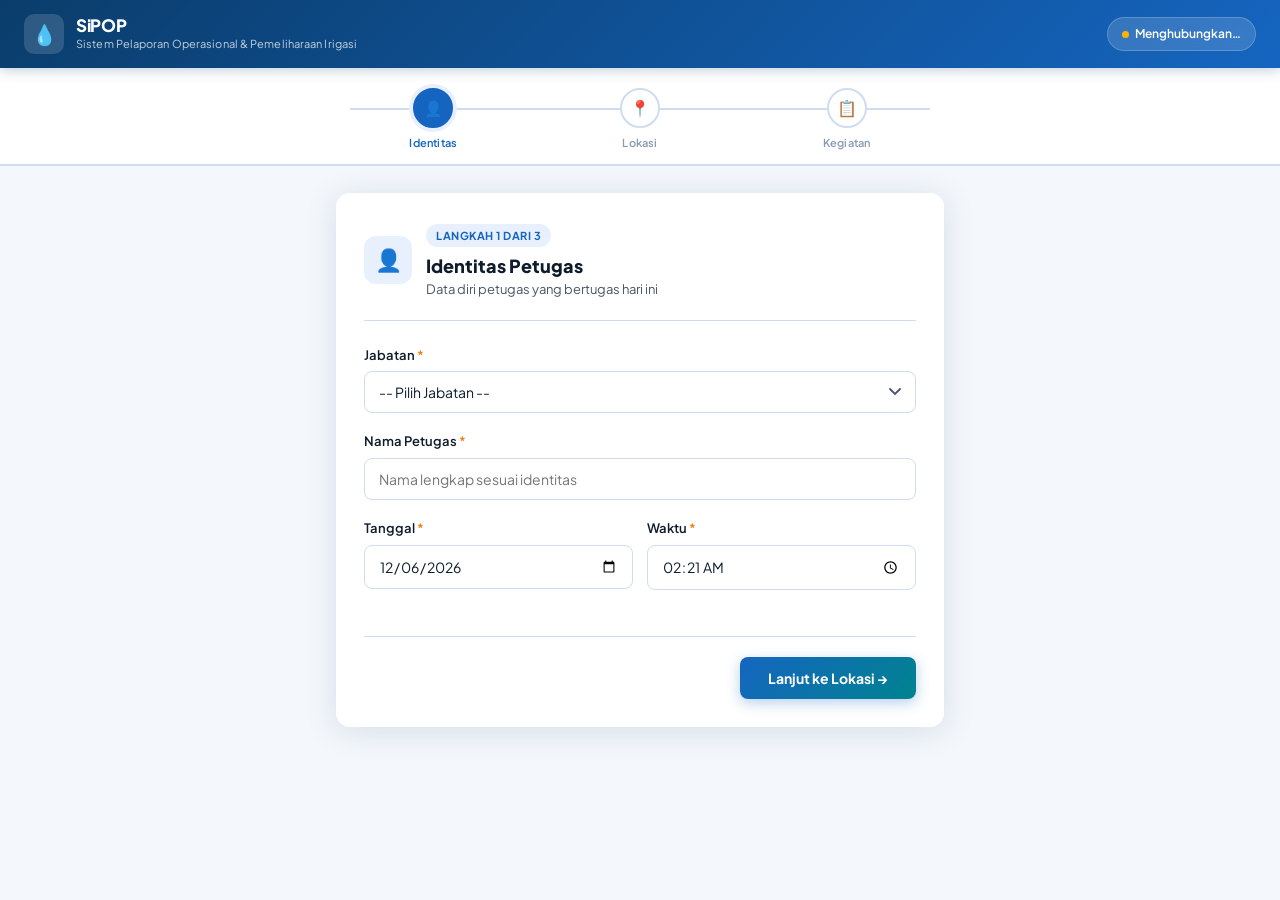
==== commit 0056f084: "Update index.html" ====
--- a/index.html
+++ b/index.html
@@ -1,452 +1,943 @@
 <!DOCTYPE html>
 <html lang="id">
 <head>
-  <meta charset="UTF-8" />
-  <meta name="viewport" content="width=device-width, initial-scale=1.0, maximum-scale=1.0, user-scalable=no" />
-  <!-- Mengubah warna tema meta menjadi biru utama -->
-  <meta name="theme-color" content="#0284c7" />
-  <meta name="apple-mobile-web-app-capable" content="yes" />
-  <meta name="apple-mobile-web-app-status-bar-style" content="black-translucent" />
-  <title>SiPOP – Sistem Pelaporan Operasional dan Pemeliharaan Jaringan Irigasi NTT</title>
-  <link rel="stylesheet" href="sipop-style.css" />
+<meta charset="UTF-8">
+<meta name="viewport" content="width=device-width, initial-scale=1.0">
+<title>SiPOP – Sistem Pelaporan Operasional & Pemeliharaan</title>
+<link href="https://fonts.googleapis.com/css2?family=Plus+Jakarta+Sans:wght@400;500;600;700;800&display=swap" rel="stylesheet">
+<style>
+/* ── RESET & BASE ── */
+*, *::before, *::after { box-sizing: border-box; margin: 0; padding: 0; }
+
+:root {
+  --blue-deep:  #0A3D6B;
+  --blue-mid:   #1565C0;
+  --blue-light: #E8F0FE;
+  --teal:       #00838F;
+  --teal-light: #E0F7FA;
+  --amber:      #F57F17;
+  --amber-light:#FFF8E1;
+  --red:        #C62828;
+  --green:      #2E7D32;
+  --green-light:#E8F5E9;
+  --surface:    #F4F7FB;
+  --white:      #FFFFFF;
+  --border:     #D0DCF0;
+  --text-main:  #0D1B2A;
+  --text-sub:   #4A5568;
+  --text-mute:  #8A9BB5;
+  --radius:     14px;
+  --radius-sm:  8px;
+  --shadow:     0 2px 16px rgba(10,61,107,0.10);
+  --shadow-card:0 4px 32px rgba(10,61,107,0.13);
+}
+
+html { scroll-behavior: smooth; }
+
+body {
+  font-family: 'Plus Jakarta Sans', sans-serif;
+  background: var(--surface);
+  color: var(--text-main);
+  min-height: 100vh;
+  line-height: 1.6;
+}
+
+/* ── HEADER ── */
+header {
+  background: linear-gradient(135deg, var(--blue-deep) 0%, var(--blue-mid) 100%);
+  color: white;
+  padding: 0 24px;
+  height: 68px;
+  display: flex;
+  align-items: center;
+  justify-content: space-between;
+  position: sticky;
+  top: 0;
+  z-index: 100;
+  box-shadow: 0 2px 12px rgba(10,61,107,0.25);
+}
+
+.header-brand {
+  display: flex;
+  align-items: center;
+  gap: 12px;
+}
+
+.header-logo {
+  width: 40px;
+  height: 40px;
+  background: rgba(255,255,255,0.15);
+  border-radius: 10px;
+  display: flex;
+  align-items: center;
+  justify-content: center;
+  font-size: 20px;
+  backdrop-filter: blur(4px);
+}
+
+.header-text h1 {
+  font-size: 17px;
+  font-weight: 800;
+  letter-spacing: -0.3px;
+  line-height: 1.2;
+}
+
+.header-text p {
+  font-size: 11px;
+  opacity: 0.75;
+  font-weight: 400;
+  letter-spacing: 0.1px;
+}
+
+.header-badge {
+  background: rgba(255,255,255,0.15);
+  border: 1px solid rgba(255,255,255,0.2);
+  border-radius: 20px;
+  padding: 6px 14px;
+  font-size: 12px;
+  font-weight: 600;
+  display: flex;
+  align-items: center;
+  gap: 6px;
+  backdrop-filter: blur(4px);
+}
+
+.dot {
+  width: 7px;
+  height: 7px;
+  border-radius: 50%;
+  background: #FFB300;
+  animation: pulse 1.8s infinite;
+}
+.dot.ok { background: #4CAF50; animation: none; }
+.dot.err { background: #F44336; animation: none; }
+
+@keyframes pulse {
+  0%, 100% { opacity: 1; }
+  50% { opacity: 0.3; }
+}
+
+/* ── STEPPER ── */
+.stepper-wrap {
+  background: white;
+  border-bottom: 1px solid var(--border);
+  padding: 20px 24px 0;
+  box-shadow: 0 1px 0 var(--border);
+}
+
+.stepper {
+  max-width: 620px;
+  margin: 0 auto;
+  display: flex;
+  align-items: flex-start;
+  position: relative;
+  padding-bottom: 0;
+}
+
+.step-track {
+  position: absolute;
+  top: 20px;
+  left: 20px;
+  right: 20px;
+  height: 2px;
+  background: var(--border);
+  z-index: 0;
+}
+
+.step-track-fill {
+  height: 100%;
+  background: linear-gradient(90deg, var(--blue-mid), var(--teal));
+  width: 0%;
+  transition: width 0.4s cubic-bezier(.4,0,.2,1);
+}
+
+.step-item {
+  flex: 1;
+  display: flex;
+  flex-direction: column;
+  align-items: center;
+  gap: 6px;
+  position: relative;
+  z-index: 1;
+  cursor: default;
+}
+
+.step-circle {
+  width: 40px;
+  height: 40px;
+  border-radius: 50%;
+  background: white;
+  border: 2px solid var(--border);
+  display: flex;
+  align-items: center;
+  justify-content: center;
+  font-size: 16px;
+  transition: all 0.3s;
+  font-weight: 700;
+  color: var(--text-mute);
+}
+
+.step-item.active .step-circle {
+  background: var(--blue-mid);
+  border-color: var(--blue-mid);
+  box-shadow: 0 0 0 4px var(--blue-light);
+  color: white;
+  font-size: 15px;
+}
+
+.step-item.done .step-circle {
+  background: var(--teal);
+  border-color: var(--teal);
+  color: white;
+}
+
+.step-label {
+  font-size: 11px;
+  font-weight: 600;
+  color: var(--text-mute);
+  text-align: center;
+  padding-bottom: 12px;
+  letter-spacing: 0.2px;
+}
+
+.step-item.active .step-label { color: var(--blue-mid); }
+.step-item.done .step-label   { color: var(--teal); }
+
+/* ── MAIN ── */
+main {
+  max-width: 640px;
+  margin: 0 auto;
+  padding: 28px 16px 80px;
+}
+
+/* ── STEP PANELS ── */
+.panel { display: none; }
+.panel.active { display: block; animation: fadeUp 0.35s ease; }
+
+@keyframes fadeUp {
+  from { opacity: 0; transform: translateY(12px); }
+  to   { opacity: 1; transform: translateY(0); }
+}
+
+/* ── CARD ── */
+.card {
+  background: white;
+  border-radius: var(--radius);
+  box-shadow: var(--shadow-card);
+  padding: 28px;
+  margin-bottom: 16px;
+}
+
+.card-head {
+  display: flex;
+  align-items: center;
+  gap: 14px;
+  margin-bottom: 24px;
+  padding-bottom: 20px;
+  border-bottom: 1px solid var(--border);
+}
+
+.card-icon-wrap {
+  width: 48px;
+  height: 48px;
+  border-radius: 12px;
+  display: flex;
+  align-items: center;
+  justify-content: center;
+  font-size: 22px;
+  flex-shrink: 0;
+}
+
+.icon-blue  { background: var(--blue-light); }
+.icon-teal  { background: var(--teal-light); }
+.icon-amber { background: var(--amber-light); }
+.icon-green { background: var(--green-light); }
+
+.card-head-text h2 {
+  font-size: 18px;
+  font-weight: 800;
+  color: var(--text-main);
+  line-height: 1.2;
+}
+
+.card-head-text p {
+  font-size: 13px;
+  color: var(--text-sub);
+  margin-top: 2px;
+}
+
+/* ── STEP BADGE ── */
+.step-badge {
+  display: inline-flex;
+  align-items: center;
+  gap: 5px;
+  background: var(--blue-light);
+  color: var(--blue-mid);
+  font-size: 11px;
+  font-weight: 700;
+  letter-spacing: 0.5px;
+  text-transform: uppercase;
+  border-radius: 20px;
+  padding: 3px 10px;
+  margin-bottom: 8px;
+}
+
+/* ── FIELDS ── */
+.field {
+  margin-bottom: 18px;
+}
+
+.field label {
+  display: block;
+  font-size: 13px;
+  font-weight: 600;
+  color: var(--text-main);
+  margin-bottom: 6px;
+}
+
+.req { color: var(--amber); }
+
+.field input,
+.field select,
+.field textarea {
+  width: 100%;
+  padding: 11px 14px;
+  border: 1.5px solid var(--border);
+  border-radius: var(--radius-sm);
+  font-size: 14px;
+  font-family: inherit;
+  color: var(--text-main);
+  background: white;
+  transition: border-color 0.2s, box-shadow 0.2s;
+  outline: none;
+  appearance: none;
+  -webkit-appearance: none;
+}
+
+.field select {
+  background-image: url("data:image/svg+xml,%3Csvg xmlns='http://www.w3.org/2000/svg' width='12' height='8' viewBox='0 0 12 8'%3E%3Cpath d='M1 1l5 5 5-5' stroke='%234A5568' stroke-width='1.8' fill='none' stroke-linecap='round'/%3E%3C/svg%3E");
+  background-repeat: no-repeat;
+  background-position: right 14px center;
+  padding-right: 36px;
+}
+
+.field input:focus,
+.field select:focus,
+.field textarea:focus {
+  border-color: var(--blue-mid);
+  box-shadow: 0 0 0 3px var(--blue-light);
+}
+
+.field textarea {
+  resize: vertical;
+  min-height: 90px;
+}
+
+.field-row {
+  display: grid;
+  grid-template-columns: 1fr 1fr;
+  gap: 14px;
+}
+
+.field-hint {
+  font-size: 11px;
+  color: var(--text-mute);
+  margin-top: 4px;
+}
+
+/* ── SECTION DIVIDER ── */
+.section-divider {
+  font-size: 11px;
+  font-weight: 700;
+  text-transform: uppercase;
+  letter-spacing: 0.8px;
+  color: var(--text-mute);
+  margin: 24px 0 16px;
+  display: flex;
+  align-items: center;
+  gap: 10px;
+}
+
+.section-divider::after {
+  content: '';
+  flex: 1;
+  height: 1px;
+  background: var(--border);
+}
+
+/* ── GPS BUTTON ── */
+.gps-wrap {
+  display: flex;
+  gap: 8px;
+}
+
+.gps-wrap input { flex: 1; }
+
+.btn-gps {
+  flex-shrink: 0;
+  padding: 0 16px;
+  background: var(--teal-light);
+  color: var(--teal);
+  border: 1.5px solid var(--teal);
+  border-radius: var(--radius-sm);
+  font-size: 12px;
+  font-weight: 700;
+  cursor: pointer;
+  display: flex;
+  align-items: center;
+  gap: 5px;
+  white-space: nowrap;
+  transition: background 0.2s;
+  font-family: inherit;
+}
+
+.btn-gps:hover { background: #B2EBF2; }
+
+/* ── KEGIATAN CHECKLIST ── */
+.kegiatan-grid {
+  display: grid;
+  grid-template-columns: 1fr 1fr;
+  gap: 10px;
+}
+
+.kegiatan-item {
+  border: 1.5px solid var(--border);
+  border-radius: var(--radius-sm);
+  padding: 12px 14px;
+  display: flex;
+  align-items: flex-start;
+  gap: 10px;
+  cursor: pointer;
+  transition: all 0.2s;
+  user-select: none;
+}
+
+.kegiatan-item input[type="checkbox"] {
+  width: 16px;
+  height: 16px;
+  flex-shrink: 0;
+  margin-top: 2px;
+  accent-color: var(--blue-mid);
+  cursor: pointer;
+}
+
+.kegiatan-item:hover { border-color: var(--blue-mid); background: var(--blue-light); }
+.kegiatan-item.selected { border-color: var(--blue-mid); background: var(--blue-light); }
+
+.kegiatan-text {
+  font-size: 13px;
+  font-weight: 600;
+  color: var(--text-main);
+  line-height: 1.3;
+}
+
+.kegiatan-text span {
+  display: block;
+  font-size: 11px;
+  font-weight: 400;
+  color: var(--text-sub);
+  margin-top: 2px;
+}
+
+/* ── UPLOAD FOTO ── */
+.upload-zone {
+  border: 2px dashed var(--border);
+  border-radius: var(--radius-sm);
+  padding: 24px;
+  text-align: center;
+  cursor: pointer;
+  transition: all 0.2s;
+  background: var(--surface);
+  position: relative;
+}
+
+.upload-zone:hover, .upload-zone.drag { border-color: var(--blue-mid); background: var(--blue-light); }
+
+.upload-zone input[type="file"] {
+  position: absolute;
+  inset: 0;
+  opacity: 0;
+  cursor: pointer;
+  width: 100%;
+  height: 100%;
+}
+
+.upload-icon { font-size: 32px; margin-bottom: 8px; }
+.upload-label { font-size: 14px; font-weight: 600; color: var(--blue-mid); }
+.upload-sub { font-size: 12px; color: var(--text-mute); margin-top: 4px; }
+
+.photo-preview-grid {
+  display: grid;
+  grid-template-columns: repeat(auto-fill, minmax(80px, 1fr));
+  gap: 8px;
+  margin-top: 12px;
+}
+
+.photo-thumb {
+  position: relative;
+  aspect-ratio: 1;
+  border-radius: 8px;
+  overflow: hidden;
+  border: 1.5px solid var(--border);
+}
+
+.photo-thumb img {
+  width: 100%;
+  height: 100%;
+  object-fit: cover;
+  display: block;
+}
+
+.photo-remove {
+  position: absolute;
+  top: 3px;
+  right: 3px;
+  width: 20px;
+  height: 20px;
+  background: rgba(0,0,0,0.65);
+  color: white;
+  border-radius: 50%;
+  border: none;
+  font-size: 12px;
+  cursor: pointer;
+  display: flex;
+  align-items: center;
+  justify-content: center;
+  line-height: 1;
+}
+
+.upload-progress {
+  margin-top: 10px;
+  font-size: 12px;
+  color: var(--text-sub);
+  text-align: center;
+}
+
+.upload-status-item {
+  display: flex;
+  align-items: center;
+  gap: 8px;
+  padding: 6px 0;
+  font-size: 12px;
+  border-bottom: 1px solid var(--border);
+}
+
+.upload-status-item:last-child { border-bottom: none; }
+
+.upload-status-dot {
+  width: 8px;
+  height: 8px;
+  border-radius: 50%;
+  flex-shrink: 0;
+}
+
+/* ── NAV BUTTONS ── */
+.nav-row {
+  display: flex;
+  justify-content: space-between;
+  align-items: center;
+  margin-top: 28px;
+  padding-top: 20px;
+  border-top: 1px solid var(--border);
+  gap: 12px;
+}
+
+.btn-back {
+  padding: 11px 22px;
+  background: white;
+  border: 1.5px solid var(--border);
+  border-radius: var(--radius-sm);
+  font-size: 14px;
+  font-weight: 600;
+  cursor: pointer;
+  color: var(--text-sub);
+  font-family: inherit;
+  transition: all 0.2s;
+}
+
+.btn-back:hover { border-color: var(--blue-mid); color: var(--blue-mid); }
+
+.btn-next {
+  padding: 12px 28px;
+  background: linear-gradient(135deg, var(--blue-mid), var(--teal));
+  border: none;
+  border-radius: var(--radius-sm);
+  font-size: 14px;
+  font-weight: 700;
+  cursor: pointer;
+  color: white;
+  font-family: inherit;
+  display: flex;
+  align-items: center;
+  gap: 8px;
+  transition: opacity 0.2s, transform 0.15s;
+  box-shadow: 0 4px 14px rgba(21,101,192,0.3);
+}
+
+.btn-next:hover { opacity: 0.93; transform: translateY(-1px); }
+.btn-next:disabled { opacity: 0.6; cursor: not-allowed; transform: none; }
+
+.spinner {
+  width: 16px;
+  height: 16px;
+  border: 2.5px solid rgba(255,255,255,0.4);
+  border-top-color: white;
+  border-radius: 50%;
+  animation: spin 0.8s linear infinite;
+  display: none;
+}
+@keyframes spin { to { transform: rotate(360deg); } }
+
+/* ── SUCCESS ── */
+.success-wrap {
+  text-align: center;
+  padding: 16px 0;
+}
+
+.success-anim {
+  width: 80px;
+  height: 80px;
+  background: var(--green-light);
+  border-radius: 50%;
+  display: flex;
+  align-items: center;
+  justify-content: center;
+  font-size: 38px;
+  margin: 0 auto 20px;
+  animation: popIn 0.5s cubic-bezier(.34,1.56,.64,1);
+}
+
+@keyframes popIn {
+  from { transform: scale(0.5); opacity: 0; }
+  to   { transform: scale(1); opacity: 1; }
+}
+
+.success-wrap h2 {
+  font-size: 24px;
+  font-weight: 800;
+  color: var(--green);
+  margin-bottom: 8px;
+}
+
+.success-wrap > p {
+  color: var(--text-sub);
+  font-size: 14px;
+  margin-bottom: 24px;
+}
+
+.summary-table {
+  background: var(--surface);
+  border-radius: var(--radius-sm);
+  padding: 16px;
+  text-align: left;
+  margin-bottom: 24px;
+  font-size: 13px;
+}
+
+.summary-row {
+  display: flex;
+  gap: 12px;
+  padding: 7px 0;
+  border-bottom: 1px solid var(--border);
+}
+
+.summary-row:last-child { border-bottom: none; }
+.summary-label { color: var(--text-mute); flex-shrink: 0; width: 120px; }
+.summary-value { font-weight: 600; color: var(--text-main); }
+
+.btn-reset {
+  display: inline-flex;
+  align-items: center;
+  gap: 8px;
+  padding: 12px 28px;
+  background: linear-gradient(135deg, var(--blue-mid), var(--teal));
+  color: white;
+  border: none;
+  border-radius: var(--radius-sm);
+  font-size: 14px;
+  font-weight: 700;
+  cursor: pointer;
+  font-family: inherit;
+  box-shadow: 0 4px 14px rgba(21,101,192,0.3);
+  transition: opacity 0.2s;
+}
+
+.btn-reset:hover { opacity: 0.9; }
+
+/* ── TOAST ── */
+.toast {
+  position: fixed;
+  bottom: 24px;
+  left: 50%;
+  transform: translateX(-50%) translateY(100px);
+  background: var(--text-main);
+  color: white;
+  border-radius: 10px;
+  padding: 13px 20px;
+  font-size: 13px;
+  font-weight: 600;
+  display: flex;
+  align-items: center;
+  gap: 8px;
+  z-index: 999;
+  box-shadow: 0 8px 32px rgba(0,0,0,0.2);
+  transition: transform 0.35s cubic-bezier(.34,1.56,.64,1), opacity 0.2s;
+  opacity: 0;
+  max-width: calc(100vw - 40px);
+  white-space: nowrap;
+}
+
+.toast.show { transform: translateX(-50%) translateY(0); opacity: 1; }
+.toast.success { background: var(--green); }
+.toast.warn    { background: var(--amber); }
+.toast.error   { background: var(--red); }
+
+/* ── RESPONSIVE ── */
+@media (max-width: 520px) {
+  .kegiatan-grid { grid-template-columns: 1fr; }
+  .field-row { grid-template-columns: 1fr; }
+  .card { padding: 20px 16px; }
+  .header-text p { display: none; }
+  main { padding: 20px 12px 80px; }
+}
+</style>
 </head>
 <body>
 
-<!-- ===== HEADER ===== -->
-<header class="app-header">
-  <div class="brand">
-    <!-- MENGUBAH LOGO: Dari Padi (🌾) menjadi Air (🌊) -->
-    <!-- Menggunakan emoji air mancur/pengairan -->
-    <div class="brand-icon">⛲</div> 
-    <div class="brand-text">
-      <h1>SiPOP – Irigasi NTT</h1>
-      <p>Sistem Pelaporan Operasi & Pemeliharaan Jaringan Irigasi</p>
+<!-- HEADER -->
+<header>
+  <div class="header-brand">
+    <div class="header-logo">💧</div>
+    <div class="header-text">
+      <h1>SiPOP</h1>
+      <p>Sistem Pelaporan Operasional &amp; Pemeliharaan Irigasi</p>
     </div>
   </div>
-  <div class="status-badge">
-    <div class="status-dot"></div>
-    Online
+  <div class="header-badge">
+    <div class="dot" id="statusDot"></div>
+    <span id="statusText">Menghubungkan…</span>
   </div>
 </header>
 
-<!-- ===== SENDING OVERLAY ===== -->
-<div class="sending-overlay" id="sendingOverlay">
-  <div class="spinner"></div>
-  <p>⏳ Mengirim laporan...</p>
-  <small>Menyiapkan data dan foto...</small>
+<!-- STEPPER -->
+<div class="stepper-wrap">
+  <div class="stepper">
+    <div class="step-track"><div class="step-track-fill" id="trackFill"></div></div>
+    <div class="step-item active" id="si0"><div class="step-circle">👤</div><div class="step-label">Identitas</div></div>
+    <div class="step-item" id="si1"><div class="step-circle">📍</div><div class="step-label">Lokasi</div></div>
+    <div class="step-item" id="si2"><div class="step-circle">📋</div><div class="step-label">Kegiatan</div></div>
+  </div>
 </div>
 
-<!-- ===========================
-     TAB: FORM
-=========================== -->
-<div id="tab-form">
-
-  <!-- STEPPER -->
-  <div class="stepper-wrap">
-    <div class="stepper" id="stepper">
-      <div class="step-item active" data-step="1">
-        <div class="step-circle">👤</div>
-        <div class="step-label">Identitas</div>
-      </div>
-      <div class="step-item" data-step="2">
-        <div class="step-circle">🗺️</div>
-        <div class="step-label">Lokasi</div>
-      </div>
-      <div class="step-item" data-step="3">
-        <div class="step-circle">✅</div>
-        <div class="step-label">Kehadiran</div>
-      </div>
-      <div class="step-item" data-step="4">
-        <div class="step-circle">📋</div>
-        <div class="step-label">Laporan</div>
+<!-- MAIN -->
+<main>
+
+  <!-- ── STEP 0: IDENTITAS ── -->
+  <div class="panel active" id="step0">
+    <div class="card">
+      <div class="card-head">
+        <div class="card-icon-wrap icon-blue">👤</div>
+        <div class="card-head-text">
+          <div class="step-badge">Langkah 1 dari 3</div>
+          <h2>Identitas Petugas</h2>
+          <p>Data diri petugas yang bertugas hari ini</p>
+        </div>
+      </div>
+
+      <div class="field">
+        <label>Jabatan <span class="req">*</span></label>
+        <select id="jabatan">
+          <option value="">-- Pilih Jabatan --</option>
+          <option>POB – Petugas Operasi Bendung</option>
+          <option>PPA – Petugas Pintu Air</option>
+          <option>Pengamat Perairan</option>
+          <option>Juru Pengairan</option>
+          <option>Staf Pengamat</option>
+          <option>Lainnya</option>
+        </select>
+      </div>
+
+      <div class="field">
+        <label>Nama Petugas <span class="req">*</span></label>
+        <input type="text" id="namaPetugas" placeholder="Nama lengkap sesuai identitas">
+      </div>
+
+      <div class="field-row">
+        <div class="field">
+          <label>Tanggal <span class="req">*</span></label>
+          <input type="date" id="tanggal">
+        </div>
+        <div class="field">
+          <label>Waktu <span class="req">*</span></label>
+          <input type="time" id="waktu">
+        </div>
+      </div>
+
+      <div class="nav-row">
+        <div></div>
+        <button class="btn-next" onclick="goStep(1)">Lanjut ke Lokasi →</button>
       </div>
     </div>
   </div>
 
-  <div class="container">
-
-    <!-- ===== STEP 1: IDENTITAS ===== -->
-    <div id="step1">
-      <div class="card">
-        <div class="card-head">
-          <div class="card-icon">👤</div>
-          <div>
-            <h2>Identitas Petugas</h2>
-            <p>Isi data diri petugas OP</p>
-          </div>
-        </div>
-
-        <div class="form-group">
-          <label for="jabatan">Jabatan <span class="req">*</span></label>
-          <select id="jabatan">
-            <option value="">-- Pilih Jabatan --</option>
-            <option value="POB – Petugas Operasi Bendung">POB – Petugas Operasi Bendung</option>
-            <option value="PPA – Petugas Pintu Air">PPA – Petugas Pintu Air</option>
-            <option value="Pengamat Pengairan">Pengamat Pengairan</option>
-            <option value="Juru Pengairan">Juru Pengairan</option>
-            <option value="Staf Pengamat">Staf Pengamat</option>
-            <option value="Lainnya">Lainnya</option>
-          </select>
-        </div>
-
-        <div class="form-group">
-          <label for="namaPetugas">Nama Petugas <span class="req">*</span></label>
-          <input type="text" id="namaPetugas" placeholder="Isi nama lengkap sesuai identitas" />
-        </div>
-
-        <div class="form-group">
-          <label for="tanggal">Tanggal <span class="req">*</span></label>
-          <input type="date" id="tanggal" />
-        </div>
-
-        <div class="form-group">
-          <label for="waktu">Waktu <span class="req">*</span></label>
-          <input type="time" id="waktu" />
-        </div>
-
-        <button class="btn btn-primary" onclick="nextStep(2)">Lanjut ke Lokasi →</button>
-      </div>
-    </div>
-
-    <!-- ===== STEP 2: LOKASI ===== -->
-    <div id="step2" style="display:none">
-      <div class="card">
-        <div class="card-head">
-          <div class="card-icon">🗺️</div>
-          <div>
-            <h2>Lokasi Tugas</h2>
-            <p>Daerah Irigasi dan wilayah administratif</p>
-          </div>
-        </div>
-
-        <div class="section-divider">Daerah Irigasi</div>
-
-        <div class="form-group">
-          <label for="daerahIrigasi">Nama Daerah Irigasi (D.I) <span class="req">*</span></label>
-          <input type="text" id="daerahIrigasi" placeholder="Isi nama D.I tempat bertugas" />
-        </div>
-
-        <div class="form-group">
-          <label for="ruasKerja">Ruas Kerja / Nama Saluran <span class="req">*</span></label>
-          <input type="text" id="ruasKerja" placeholder="Contoh: Saluran Primer, Sekunder atau Tersier" />
-        </div>
-
-        <div class="section-divider">Wilayah Administratif</div>
-
-        <div class="form-group">
-          <label for="desa">Nama Desa <span class="req">*</span></label>
-          <input type="text" id="desa" placeholder="Nama desa" />
-        </div>
-
-        <div class="form-group">
-          <label for="kecamatan">Kecamatan <span class="req">*</span></label>
-          <input type="text" id="kecamatan" placeholder="Nama kecamatan" />
-        </div>
-
-        <div class="form-group">
-          <label for="kabupaten">Kabupaten <span class="req">*</span></label>
-          <input type="text" id="kabupaten" placeholder="Nama kabupaten" />
-        </div>
-
-        <div class="btn-row">
-          <button class="btn btn-secondary" onclick="prevStep(1)">← Kembali</button>
-          <button class="btn btn-primary" onclick="nextStep(3)">Lanjut ke Kehadiran →</button>
-        </div>
-      </div>
-    </div>
-
-    <!-- ===== STEP 3: KEHADIRAN ===== -->
-    <div id="step3" style="display:none">
-      <div class="card">
-        <div class="card-head">
-          <div class="card-icon">✅</div>
-          <div>
-            <h2>Status Kehadiran</h2>
-            <p>Pilih status dan ambil lokasi GPS</p>
-          </div>
-        </div>
-
-        <div class="form-group">
-          <label>Status <span class="req">*</span></label>
-          <div class="status-group">
-            <div>
-              <input type="radio" name="status" id="status-hadir" class="status-radio" value="Hadir" checked />
-              <label for="status-hadir" class="status-label">
-                <span class="emoji">✅</span>Hadir
-              </label>
-            </div>
-            <div>
-              <input type="radio" name="status" id="status-ijin" class="status-radio" value="Ijin/Sakit" />
-              <label for="status-ijin" class="status-label">
-                <span class="emoji">🏥</span>Ijin/Sakit
-              </label>
-            </div>
-            <div>
-              <input type="radio" name="status" id="status-tidak" class="status-radio" value="Tidak Hadir" />
-              <label for="status-tidak" class="status-label">
-                <span class="emoji">❌</span>Tidak Hadir
-              </label>
-            </div>
-          </div>
-        </div>
-
-        <div class="form-group">
-          <label for="keterangan">Keterangan <span class="req">*</span></label>
-          <textarea id="keterangan" placeholder="Isi keterangan kehadiran..."></textarea>
-        </div>
-
-        <div class="form-group">
-          <div class="gps-widget">
-            <h4>📍 Lokasi GPS</h4>
-            <p style="font-size:12px;color:#0369a1;margin-bottom:10px;">Verifikasi keberadaan petugas di lapangan</p>
-            <div class="gps-status" id="gpsStatus">🛰️ Belum diambil — Tap tombol untuk capture lokasi</div>
-            <div class="gps-coords" id="gpsCoords"></div>
-            <button class="btn btn-gps" onclick="ambilGPS()">
-              📡 Ambil Lokasi GPS Sekarang
-            </button>
-          </div>
-        </div>
-
-        <div class="btn-row">
-          <button class="btn btn-secondary" onclick="prevStep(2)">← Kembali</button>
-          <button class="btn btn-primary" onclick="nextStep(4)">Lanjut ke Laporan →</button>
-        </div>
-      </div>
-    </div>
-
-    <!-- ===== STEP 4: LAPORAN ===== -->
-    <div id="step4" style="display:none">
-      <div class="card">
-        <div class="card-head">
-          <div class="card-icon">📋</div>
-          <div>
-            <h2>Kegiatan yang Dilakukan</h2>
-            <p>Centang semua kegiatan hari ini</p>
-          </div>
-        </div>
-
-        <div class="checklist">
-          <input type="checkbox" id="c1" class="check-item" value="Inspeksi saluran irigasi" />
-          <label for="c1" class="check-label">🔍 Inspeksi saluran irigasi</label>
-
-          <input type="checkbox" id="c2" class="check-item" value="Operasi pintu air" />
-          <label for="c2" class="check-label">🚪 Operasi pintu air</label>
-
-          <input type="checkbox" id="c3" class="check-item" value="Pemeliharaan rutin saluran" />
-          <label for="c3" class="check-label">🛠 Pemeliharaan rutin saluran</label>
-
-          <input type="checkbox" id="c4" class="check-item" value="Pemeliharaan bangunan irigasi" />
-          <label for="c4" class="check-label">🏗️ Pemeliharaan bangunan irigasi</label>
-
-          <input type="checkbox" id="c5" class="check-item" value="Pencatatan debit air / pengukuran" />
-          <label for="c5" class="check-label">💧 Pencatatan debit air / pengukuran</label>
-
-          <input type="checkbox" id="c6" class="check-item" value="Koordinasi dengan petani / P3A" />
-          <label for="c6" class="check-label">🤝 Koordinasi dengan petani / P3A</label>
-
-          <input type="checkbox" id="c7" class="check-item" value="Pelaporan kerusakan darurat" />
-          <label for="c7" class="check-label">🚨 Pelaporan kerusakan darurat</label>
-
-          <input type="checkbox" id="c8" class="check-item" value="Kegiatan lainnya" />
-          <label for="c8" class="check-label">➕ Kegiatan lainnya</label>
-        </div>
-      </div>
-
-      <div class="card">
-        <div class="card-head">
-          <div class="card-icon">📸</div>
-          <div>
-            <h2>Dokumentasi Foto</h2>
-            <p>Upload hingga 6 foto (opsional)</p>
-          </div>
-        </div>
-
-        <div class="foto-hint">
-          📁 Foto bisa diambil langsung dari <strong>kamera</strong> atau dipilih dari <strong>galeri/album</strong> HP. Sentuh slot foto untuk memilih.
-        </div>
-
-        <div class="foto-grid" id="fotoGrid">
-          <div class="foto-slot" onclick="pilihFoto(0)" id="slot0">
-            <span class="slot-icon">📷</span>
-            <span class="slot-label">Kondisi Umum</span>
-          </div>
-          <div class="foto-slot" onclick="pilihFoto(1)" id="slot1">
-            <span class="slot-icon">🚪</span>
-            <span class="slot-label">Pintu Air</span>
-          </div>
-          <div class="foto-slot" onclick="pilihFoto(2)" id="slot2">
-            <span class="slot-icon">🌊</span>
-            <span class="slot-label">Saluran</span>
-          </div>
-          <div class="foto-slot" onclick="pilihFoto(3)" id="slot3">
-            <span class="slot-icon">🏗️</span>
-            <span class="slot-label">Bendung</span>
-          </div>
-          <div class="foto-slot" onclick="pilihFoto(4)" id="slot4">
-            <span class="slot-icon">👷</span>
-            <span class="slot-label">Kegiatan</span>
-          </div>
-          <div class="foto-slot" onclick="pilihFoto(5)" id="slot5">
-            <span class="slot-icon">➕</span>
-            <span class="slot-label">Lainnya</span>
-          </div>
-        </div>
-        <!-- Hidden file inputs -->
-        <input type="file" accept="image/*" capture="environment" id="fileInput0" style="display:none" onchange="previewFoto(0,this)" />
-        <input type="file" accept="image/*" capture="environment" id="fileInput1" style="display:none" onchange="previewFoto(1,this)" />
-        <input type="file" accept="image/*" capture="environment" id="fileInput2" style="display:none" onchange="previewFoto(2,this)" />
-        <input type="file" accept="image/*" capture="environment" id="fileInput3" style="display:none" onchange="previewFoto(3,this)" />
-        <input type="file" accept="image/*" capture="environment" id="fileInput4" style="display:none" onchange="previewFoto(4,this)" />
-        <input type="file" accept="image/*" capture="environment" id="fileInput5" style="display:none" onchange="previewFoto(5,this)" />
-      </div>
-
-      <div class="card">
-        <div class="card-head">
-          <div class="card-icon">📝</div>
-          <div>
-            <h2>Catatan Tambahan</h2>
-            <p>Informasi lain yang perlu dilaporkan</p>
-          </div>
-        </div>
-        <div class="form-group">
-          <textarea id="catatan" placeholder="Tulis catatan tambahan di sini..." style="min-height:100px"></textarea>
-        </div>
-      </div>
-
-      <div class="btn-row">
-        <button class="btn btn-secondary" onclick="prevStep(3)">← Kembali</button>
-        <button class="btn btn-primary" onclick="kirimLaporan()">🚀 Kirim Laporan</button>
-      </div>
-
-      <!-- SUCCESS PAGE (muncul setelah kirim) -->
-      <div class="success-page" id="successPage">
-        <div class="success-circle">✅</div>
-        <h2>Laporan Terkirim!</h2>
-        <p>Data dan foto telah tersimpan ke Google Sheets & Drive</p>
-
-        <div class="success-meta" id="successMeta"></div>
-
-        <button class="btn btn-primary" onclick="buatBaru()" style="max-width:280px;margin-top:8px">
-          📝 Buat Laporan Baru
-        </button>
-      </div>
-    </div>
-
-  </div><!-- /container -->
-</div><!-- /tab-form -->
-
-<!-- ===========================
-     TAB: RIWAYAT
-=========================== -->
-<div id="tab-riwayat">
-  <div class="container">
+  <!-- ── STEP 1: LOKASI ── -->
+  <div class="panel" id="step1">
     <div class="card">
       <div class="card-head">
-        <div class="card-icon">📋</div>
-        <div>
-          <h2>Riwayat Laporan</h2>
-          <p>Laporan yang sudah dikirim di perangkat ini</p>
+        <div class="card-icon-wrap icon-teal">📍</div>
+        <div class="card-head-text">
+          <div class="step-badge">Langkah 2 dari 3</div>
+          <h2>Lokasi Tugas</h2>
+          <p>Data daerah irigasi dan wilayah administrasi</p>
         </div>
       </div>
-      <div id="riwayatList">
-        <div class="empty-state">
-          <div class="empty-icon">📭</div>
-          <p>Belum ada riwayat laporan</p>
+
+      <div class="section-divider">Daerah Irigasi</div>
+
+      <div class="field">
+        <label>Nama Daerah Irigasi <span class="req">*</span></label>
+        <input type="text" id="daerahIrigasi" placeholder="Contoh: DI. Malaka, DI. Bena, DI. Temef…">
+      </div>
+
+      <div class="field">
+        <label>Nama Saluran / Bangunan <span class="req">*</span></label>
+        <input type="text" id="namaSaluran" placeholder="Contoh: Saluran Primer Bena, Bendung Malaka">
+      </div>
+
+      <div class="section-divider">Wilayah Administrasi</div>
+
+      <div class="field">
+        <label>Nama Desa <span class="req">*</span></label>
+        <input type="text" id="namaDesa" placeholder="Contoh: Desa Malaka Barat">
+      </div>
+
+      <div class="field-row">
+        <div class="field">
+          <label>Kecamatan <span class="req">*</span></label>
+          <input type="text" id="kecamatan" placeholder="Nama kecamatan">
         </div>
+        <div class="field">
+          <label>Kabupaten <span class="req">*</span></label>
+          <input type="text" id="kabupaten" placeholder="Nama kabupaten">
+        </div>
+      </div>
+
+      <div class="section-divider">Titik Koordinat GPS</div>
+
+      <div class="field">
+        <label>Koordinat GPS</label>
+        <div class="gps-wrap">
+          <input type="text" id="koordinat" placeholder="Latitude, Longitude" readonly>
+          <button class="btn-gps" onclick="getGPS()">📡 Deteksi GPS</button>
+        </div>
+        <div class="field-hint" id="gpsHint">Tekan tombol untuk mendeteksi lokasi Anda secara otomatis.</div>
+      </div>
+
+      <div class="nav-row">
+        <button class="btn-back" onclick="goStep(0)">← Kembali</button>
+        <button class="btn-next" onclick="goStep(2)">Lanjut ke Kegiatan →</button>
       </div>
     </div>
   </div>
-</div>
-
-<!-- ===========================
-     TAB: PANDUAN
-=========================== -->
-<div id="tab-panduan">
-  <div class="container">
+
+  <!-- ── STEP 2: KEGIATAN ── -->
+  <div class="panel" id="step2">
     <div class="card">
       <div class="card-head">
-        <div class="card-icon">🔧</div>
-        <div>
-          <h2>Panduan Setup Lengkap</h2>
-          <p>Integrasi Apps Script + Google Drive (dengan foto)</p>
+        <div class="card-icon-wrap icon-amber">📋</div>
+        <div class="card-head-text">
+          <div class="step-badge">Langkah 3 dari 3</div>
+          <h2>Laporan Kegiatan</h2>
+          <p>Kegiatan operasional &amp; pemeliharaan hari ini</p>
         </div>
       </div>
-      <div class="info-box">
-        ℹ️ Sistem ini menggunakan <strong>Google Apps Script Web App</strong> — bukan Google Forms biasa — sehingga foto bisa dikirim langsung ke Google Drive.
-      </div>
-    </div>
-
-    <div class="panduan-step">
-      <div class="panduan-num">1</div>
-      <div>
-        <h3>Buat Google Spreadsheet</h3>
-        <p>Buka <strong>sheets.google.com</strong> → buat spreadsheet baru → beri nama <strong>"SiPOP – Data Laporan"</strong>. Salin <strong>Spreadsheet ID</strong> dari URL:</p>
-        <div class="code-block">https://docs.google.com/spreadsheets/d/<span style="color:#fde68a">SALIN_ID_INI</span>/edit</div>
-      </div>
-    </div>
-
-    <div class="panduan-step">
-      <div class="panduan-num">2</div>
-      <div>
-        <h3>Buat Apps Script</h3>
-        <p>Di spreadsheet → klik menu <strong>Ekstensi → Apps Script</strong> → hapus semua kode lama → paste kode Apps Script. Ganti baris:</p>
-        <div class="code-block">const SPREADSHEET_ID = "<span style="color:#fde68a">ID_SPREADSHEET_ANDA</span>";</div>
-        <p style="margin-top:8px">Ganti <code style="background:var(--gray-100);padding:2px 5px;border-radius:4px;font-size:11px">ID_SPREADSHEET_ANDA</code> dengan ID yang disalin di langkah 1.</p>
-      </div>
-    </div>
-
-    <div class="panduan-step">
-      <div class="panduan-num">3</div>
-      <div>
-        <h3>Deploy sebagai Web App</h3>
-        <p>Di Apps Script → klik tombol <strong>Deploy → New Deployment</strong> → pilih tipe <strong>"Web App"</strong> → atur:</p>
-        <div class="code-block">Execute as  : Me
-Who has access: Anyone</div>
-        <p style="margin-top:8px">Klik <strong>Deploy</strong> → izinkan akses → salin <strong>Web App URL</strong> yang muncul.</p>
-      </div>
-    </div>
-
-    <div class="panduan-step">
-      <div class="panduan-num">4</div>
-      <div>
-        <h3>Pasang URL ke file HTML</h3>
-        <p>Buka file HTML ini di editor teks → cari bagian <strong>KONFIGURASI</strong> → ganti URL:</p>
-        <div class="code-block">const APPS_SCRIPT_URL = "<span style="color:#fde68a">PASTE_WEB_APP_URL_DISINI</span>";</div>
-        <div class="info-box" style="margin-top:8px">⚠️ Setiap kali kode Apps Script diubah, deploy ulang dengan klik <strong>Deploy → Manage Deployments → Edit → New Version</strong>.</div>
-      </div>
-    </div>
-
-    <div class="panduan-step">
-      <div class="panduan-num">5</div>
-      <div>
-        <h3>Deploy HTML ke Netlify / GitHub Pages</h3>
-        <p>Daftar di <strong>netlify.com</strong> → klik <strong>Add new site → Deploy manually</strong> → drag & drop folder berisi index.html → link siap dalam hitungan detik!</p>
-        <div class="code-block">https://nama-anda.netlify.app/</div>
-      </div>
-    </div>
-
-    <div class="panduan-step">
-      <div class="panduan-num">6</div>
-      <div>
-        <h3>Uji coba & bagikan ke tim</h3>
-        <p>Isi form sekali → cek spreadsheet → pastikan data dan link foto masuk. Bagikan link ke petugas lewat <strong>WhatsApp</strong>. Sarankan untuk <strong>Add to Home Screen</strong> di HP masing-masing.</p>
+
+      <div class="field">
+        <label>Kegiatan yang Dilakukan <span class="req">*</span></label>
+        <div class="kegiatan-grid" id="kegiatanGrid">
+          <label class="kegiatan-item" onclick="toggleKegiatan(this)">
+            <input type="checkbox" value="Inspeksi Saluran">
+            <div class="kegiatan-text">🔍 Inspeksi Saluran<span>Pengecekan kondisi saluran</span></div>
+          </label>
+          <label class="kegiatan-item" onclick="toggleKegiatan(this)">
+            <input type="checkbox" value="Operasi Pintu Air">
+            <div class="kegiatan-text">🚪 Operasi Pintu Air<span>Buka / tutup pintu air</span></div>
+          </label>
+          <label class="kegiatan-item" onclick="toggleKegiatan(this)">
+            <input type="checkbox" value="Pemeliharaan Rutin Saluran">
+            <div class="kegiatan-text">🧹 Pemeliharaan Rutin<span>Bersihkan sedimen &amp; gulma</span></div>
+          </label>
+          <label class="kegiatan-item" onclick="toggleKegiatan(this)">
+            <input type="checkbox" value="Pemeliharaan Bangunan Irigasi">
+            <div class="kegiatan-text">🏗️ Pemeliharaan Bangunan<span>Perbaikan bangunan irigasi</span></div>
+          </label>
+          <label class="kegiatan-item" onclick="toggleKegiatan(this)">
+            <input type="checkbox" value="Pencatatan Debit Air">
+            <div class="kegiatan-text">📊 Pencatatan Debit Air<span>Ukur &amp; catat debit aliran</span></div>
+          </label>
+          <label class="kegiatan-item" onclick="toggleKegiatan(this)">
+            <input type="checkbox" value="Koordinasi dengan Petani / P3A">
+            <div class="kegiatan-text">🤝 Koordinasi Petani/P3A<span>Koordinasi dengan kelompok tani</span></div>
+          </label>
+          <label class="kegiatan-item" onclick="toggleKegiatan(this)">
+            <input type="checkbox" value="Pelaporan Kerusakan">
+            <div class="kegiatan-text">⚠️ Pelaporan Kerusakan<span>Dokumentasi &amp; lapor kerusakan</span></div>
+          </label>
+          <label class="kegiatan-item" onclick="toggleKegiatan(this)">
+            <input type="checkbox" value="Lainnya">
+            <div class="kegiatan-text">📝 Lainnya<span>Kegiatan di luar daftar</span></div>
+          </label>
+        </div>
+      </div>
+
+      <div class="field" style="margin-top:24px;">
+        <label>Dokumentasi Foto</label>
+        <div class="upload-zone" id="uploadZone">
+          <input type="file" id="fotoInput" accept="image/*" multiple onchange="handleFileSelect(event)">
+          <div class="upload-icon">📷</div>
+          <div class="upload-label">Tap untuk pilih foto</div>
+          <div class="upload-sub">Bisa pilih beberapa foto sekaligus • JPG, PNG, HEIC</div>
+        </div>
+        <div class="photo-preview-grid" id="photoPreview"></div>
+        <div id="uploadStatus"></div>
+      </div>
+
+      <div class="field" style="margin-top:8px;">
+        <label>Catatan Tambahan</label>
+        <textarea id="catatanTambahan" placeholder="Temuan lapangan, kondisi khusus, atau catatan penting lainnya…" rows="4"></textarea>
+      </div>
+
+      <div class="nav-row">
+        <button class="btn-back" onclick="goStep(1)">← Kembali</button>
+        <button class="btn-next" id="btnKirim" onclick="kirimLaporan()">
+          <div class="spinner" id="spinnerKirim"></div>
+          <span id="kirimText">📤 Kirim Laporan</span>
+        </button>
       </div>
     </div>
   </div>
+
+  <!-- ── STEP 3: SUKSES ── -->
+  <div class="panel" id="step3">
+    <div class="card">
+      <div class="success-wrap">
+        <div class="success-anim">✅</div>
+        <h2>Laporan Terkirim!</h2>
+        <p>Data operasional &amp; pemeliharaan berhasil disimpan ke sistem.</p>
+        <div class="summary-table" id="summaryTable"></div>
+        <button class="btn-reset" onclick="resetForm()">➕ Isi Laporan Baru</button>
+      </div>
+    </div>
+  </div>
+
+</main>
+
+<!-- TOAST -->
+<div class="toast" id="toast">
+  <span id="toastIcon">ℹ️</span>
+  <span id="toastMsg"></span>
 </div>
 
-<!-- ===== BOTTOM NAV ===== -->
-<nav class="bottom-nav">
-  <button class="nav-item active" id="nav-form" onclick="showTab('form')">
-    <span class="nav-icon">📝</span>Form
-  </button>
-  <button class="nav-item" id="nav-riwayat" onclick="showTab('riwayat')">
-    <span class="nav-icon">📋</span>Riwayat
-  </button>
-  <button class="nav-item" id="nav-panduan" onclick="showTab('panduan')">
-    <span class="nav-icon">📖</span>Panduan
-  </button>
-</nav>
 <script src="app.js"></script>
 </body>
 </html>
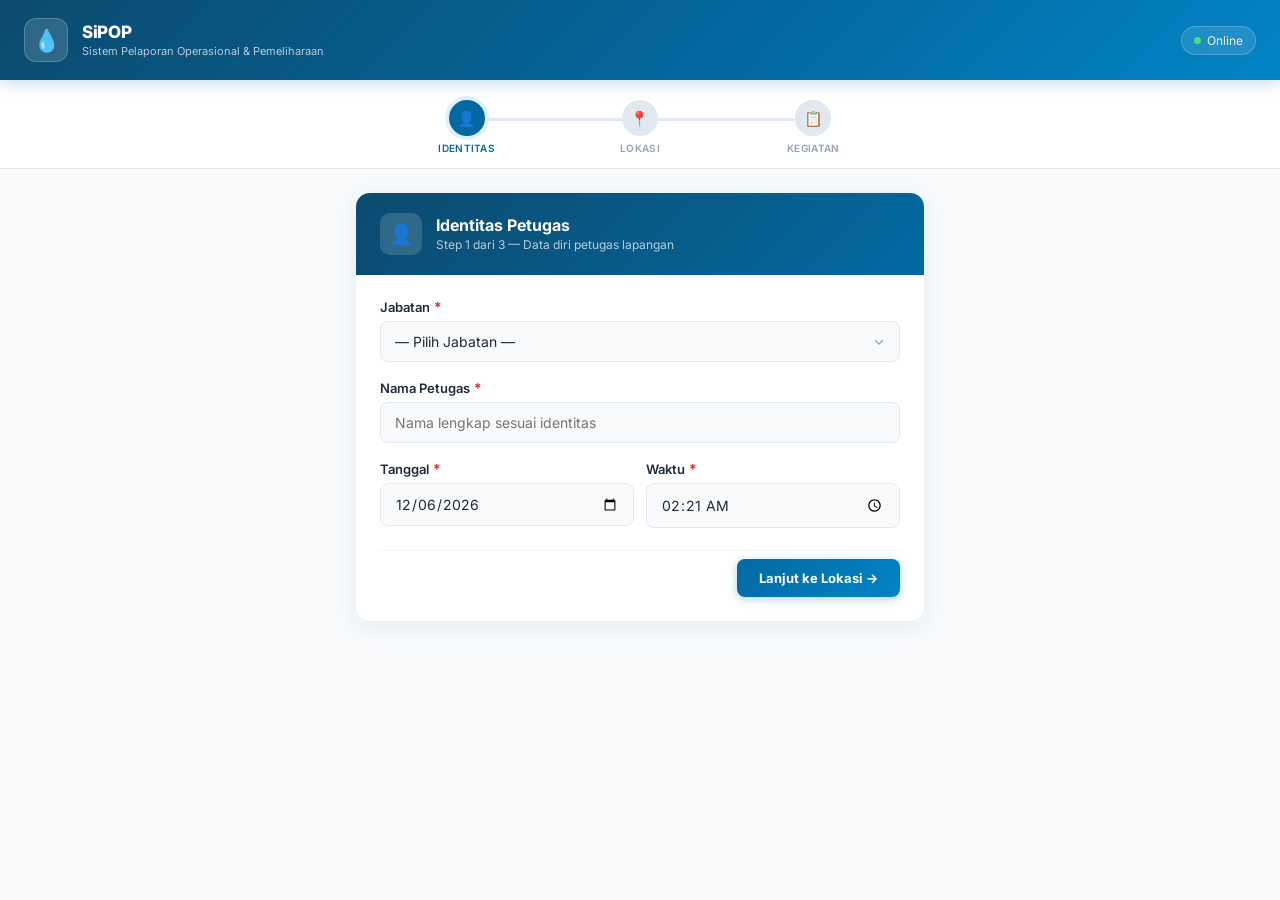
==== commit 90219e8c: "Add files via upload" ====
--- a/index.html
+++ b/index.html
@@ -4,702 +4,669 @@
 <meta charset="UTF-8">
 <meta name="viewport" content="width=device-width, initial-scale=1.0">
 <title>SiPOP – Sistem Pelaporan Operasional & Pemeliharaan</title>
-<link href="https://fonts.googleapis.com/css2?family=Plus+Jakarta+Sans:wght@400;500;600;700;800&display=swap" rel="stylesheet">
+<meta name="theme-color" content="#0369a1">
+<meta name="description" content="Aplikasi pelaporan operasional & pemeliharaan irigasi lapangan, dapat digunakan semi-offline.">
+<link rel="manifest" href="manifest.json">
+<link rel="icon" href="icon-192.png">
+<link rel="apple-touch-icon" href="icon-192.png">
+<link href="https://fonts.googleapis.com/css2?family=Inter:wght@400;500;600;700;800&display=swap" rel="stylesheet">
 <style>
-/* ── RESET & BASE ── */
-*, *::before, *::after { box-sizing: border-box; margin: 0; padding: 0; }
-
-:root {
-  --blue-deep:  #0A3D6B;
-  --blue-mid:   #1565C0;
-  --blue-light: #E8F0FE;
-  --teal:       #00838F;
-  --teal-light: #E0F7FA;
-  --amber:      #F57F17;
-  --amber-light:#FFF8E1;
-  --red:        #C62828;
-  --green:      #2E7D32;
-  --green-light:#E8F5E9;
-  --surface:    #F4F7FB;
-  --white:      #FFFFFF;
-  --border:     #D0DCF0;
-  --text-main:  #0D1B2A;
-  --text-sub:   #4A5568;
-  --text-mute:  #8A9BB5;
-  --radius:     14px;
-  --radius-sm:  8px;
-  --shadow:     0 2px 16px rgba(10,61,107,0.10);
-  --shadow-card:0 4px 32px rgba(10,61,107,0.13);
-}
-
-html { scroll-behavior: smooth; }
-
-body {
-  font-family: 'Plus Jakarta Sans', sans-serif;
-  background: var(--surface);
-  color: var(--text-main);
-  min-height: 100vh;
-  line-height: 1.6;
-}
-
-/* ── HEADER ── */
-header {
-  background: linear-gradient(135deg, var(--blue-deep) 0%, var(--blue-mid) 100%);
-  color: white;
-  padding: 0 24px;
-  height: 68px;
-  display: flex;
-  align-items: center;
-  justify-content: space-between;
-  position: sticky;
-  top: 0;
-  z-index: 100;
-  box-shadow: 0 2px 12px rgba(10,61,107,0.25);
-}
-
-.header-brand {
-  display: flex;
-  align-items: center;
-  gap: 12px;
-}
-
-.header-logo {
-  width: 40px;
-  height: 40px;
-  background: rgba(255,255,255,0.15);
-  border-radius: 10px;
-  display: flex;
-  align-items: center;
-  justify-content: center;
-  font-size: 20px;
-  backdrop-filter: blur(4px);
-}
-
-.header-text h1 {
-  font-size: 17px;
-  font-weight: 800;
-  letter-spacing: -0.3px;
-  line-height: 1.2;
-}
-
-.header-text p {
-  font-size: 11px;
-  opacity: 0.75;
-  font-weight: 400;
-  letter-spacing: 0.1px;
-}
-
-.header-badge {
-  background: rgba(255,255,255,0.15);
-  border: 1px solid rgba(255,255,255,0.2);
-  border-radius: 20px;
-  padding: 6px 14px;
-  font-size: 12px;
-  font-weight: 600;
-  display: flex;
-  align-items: center;
-  gap: 6px;
-  backdrop-filter: blur(4px);
-}
-
-.dot {
-  width: 7px;
-  height: 7px;
-  border-radius: 50%;
-  background: #FFB300;
-  animation: pulse 1.8s infinite;
-}
-.dot.ok { background: #4CAF50; animation: none; }
-.dot.err { background: #F44336; animation: none; }
-
-@keyframes pulse {
-  0%, 100% { opacity: 1; }
-  50% { opacity: 0.3; }
-}
-
-/* ── STEPPER ── */
-.stepper-wrap {
-  background: white;
-  border-bottom: 1px solid var(--border);
-  padding: 20px 24px 0;
-  box-shadow: 0 1px 0 var(--border);
-}
-
-.stepper {
-  max-width: 620px;
-  margin: 0 auto;
-  display: flex;
-  align-items: flex-start;
-  position: relative;
-  padding-bottom: 0;
-}
-
-.step-track {
-  position: absolute;
-  top: 20px;
-  left: 20px;
-  right: 20px;
-  height: 2px;
-  background: var(--border);
-  z-index: 0;
-}
-
-.step-track-fill {
-  height: 100%;
-  background: linear-gradient(90deg, var(--blue-mid), var(--teal));
-  width: 0%;
-  transition: width 0.4s cubic-bezier(.4,0,.2,1);
-}
-
-.step-item {
-  flex: 1;
-  display: flex;
-  flex-direction: column;
-  align-items: center;
-  gap: 6px;
-  position: relative;
-  z-index: 1;
-  cursor: default;
-}
-
-.step-circle {
-  width: 40px;
-  height: 40px;
-  border-radius: 50%;
-  background: white;
-  border: 2px solid var(--border);
-  display: flex;
-  align-items: center;
-  justify-content: center;
-  font-size: 16px;
-  transition: all 0.3s;
-  font-weight: 700;
-  color: var(--text-mute);
-}
-
-.step-item.active .step-circle {
-  background: var(--blue-mid);
-  border-color: var(--blue-mid);
-  box-shadow: 0 0 0 4px var(--blue-light);
-  color: white;
-  font-size: 15px;
-}
-
-.step-item.done .step-circle {
-  background: var(--teal);
-  border-color: var(--teal);
-  color: white;
-}
-
-.step-label {
-  font-size: 11px;
-  font-weight: 600;
-  color: var(--text-mute);
-  text-align: center;
-  padding-bottom: 12px;
-  letter-spacing: 0.2px;
-}
-
-.step-item.active .step-label { color: var(--blue-mid); }
-.step-item.done .step-label   { color: var(--teal); }
-
-/* ── MAIN ── */
-main {
-  max-width: 640px;
-  margin: 0 auto;
-  padding: 28px 16px 80px;
-}
-
-/* ── STEP PANELS ── */
-.panel { display: none; }
-.panel.active { display: block; animation: fadeUp 0.35s ease; }
-
-@keyframes fadeUp {
-  from { opacity: 0; transform: translateY(12px); }
-  to   { opacity: 1; transform: translateY(0); }
-}
-
-/* ── CARD ── */
-.card {
-  background: white;
-  border-radius: var(--radius);
-  box-shadow: var(--shadow-card);
-  padding: 28px;
-  margin-bottom: 16px;
-}
-
-.card-head {
-  display: flex;
-  align-items: center;
-  gap: 14px;
-  margin-bottom: 24px;
-  padding-bottom: 20px;
-  border-bottom: 1px solid var(--border);
-}
-
-.card-icon-wrap {
-  width: 48px;
-  height: 48px;
-  border-radius: 12px;
-  display: flex;
-  align-items: center;
-  justify-content: center;
-  font-size: 22px;
-  flex-shrink: 0;
-}
-
-.icon-blue  { background: var(--blue-light); }
-.icon-teal  { background: var(--teal-light); }
-.icon-amber { background: var(--amber-light); }
-.icon-green { background: var(--green-light); }
-
-.card-head-text h2 {
-  font-size: 18px;
-  font-weight: 800;
-  color: var(--text-main);
-  line-height: 1.2;
-}
-
-.card-head-text p {
-  font-size: 13px;
-  color: var(--text-sub);
-  margin-top: 2px;
-}
-
-/* ── STEP BADGE ── */
-.step-badge {
-  display: inline-flex;
-  align-items: center;
-  gap: 5px;
-  background: var(--blue-light);
-  color: var(--blue-mid);
-  font-size: 11px;
-  font-weight: 700;
-  letter-spacing: 0.5px;
-  text-transform: uppercase;
-  border-radius: 20px;
-  padding: 3px 10px;
-  margin-bottom: 8px;
-}
-
-/* ── FIELDS ── */
-.field {
-  margin-bottom: 18px;
-}
-
-.field label {
-  display: block;
-  font-size: 13px;
-  font-weight: 600;
-  color: var(--text-main);
-  margin-bottom: 6px;
-}
-
-.req { color: var(--amber); }
-
-.field input,
-.field select,
-.field textarea {
-  width: 100%;
-  padding: 11px 14px;
-  border: 1.5px solid var(--border);
-  border-radius: var(--radius-sm);
-  font-size: 14px;
-  font-family: inherit;
-  color: var(--text-main);
-  background: white;
-  transition: border-color 0.2s, box-shadow 0.2s;
-  outline: none;
-  appearance: none;
-  -webkit-appearance: none;
-}
-
-.field select {
-  background-image: url("data:image/svg+xml,%3Csvg xmlns='http://www.w3.org/2000/svg' width='12' height='8' viewBox='0 0 12 8'%3E%3Cpath d='M1 1l5 5 5-5' stroke='%234A5568' stroke-width='1.8' fill='none' stroke-linecap='round'/%3E%3C/svg%3E");
-  background-repeat: no-repeat;
-  background-position: right 14px center;
-  padding-right: 36px;
-}
-
-.field input:focus,
-.field select:focus,
-.field textarea:focus {
-  border-color: var(--blue-mid);
-  box-shadow: 0 0 0 3px var(--blue-light);
-}
-
-.field textarea {
-  resize: vertical;
-  min-height: 90px;
-}
-
-.field-row {
-  display: grid;
-  grid-template-columns: 1fr 1fr;
-  gap: 14px;
-}
-
-.field-hint {
-  font-size: 11px;
-  color: var(--text-mute);
-  margin-top: 4px;
-}
-
-/* ── SECTION DIVIDER ── */
-.section-divider {
-  font-size: 11px;
-  font-weight: 700;
-  text-transform: uppercase;
-  letter-spacing: 0.8px;
-  color: var(--text-mute);
-  margin: 24px 0 16px;
-  display: flex;
-  align-items: center;
-  gap: 10px;
-}
-
-.section-divider::after {
-  content: '';
-  flex: 1;
-  height: 1px;
-  background: var(--border);
-}
-
-/* ── GPS BUTTON ── */
-.gps-wrap {
-  display: flex;
-  gap: 8px;
-}
-
-.gps-wrap input { flex: 1; }
-
-.btn-gps {
-  flex-shrink: 0;
-  padding: 0 16px;
-  background: var(--teal-light);
-  color: var(--teal);
-  border: 1.5px solid var(--teal);
-  border-radius: var(--radius-sm);
-  font-size: 12px;
-  font-weight: 700;
-  cursor: pointer;
-  display: flex;
-  align-items: center;
-  gap: 5px;
-  white-space: nowrap;
-  transition: background 0.2s;
-  font-family: inherit;
-}
-
-.btn-gps:hover { background: #B2EBF2; }
-
-/* ── KEGIATAN CHECKLIST ── */
-.kegiatan-grid {
-  display: grid;
-  grid-template-columns: 1fr 1fr;
-  gap: 10px;
-}
-
-.kegiatan-item {
-  border: 1.5px solid var(--border);
-  border-radius: var(--radius-sm);
-  padding: 12px 14px;
-  display: flex;
-  align-items: flex-start;
-  gap: 10px;
-  cursor: pointer;
-  transition: all 0.2s;
-  user-select: none;
-}
-
-.kegiatan-item input[type="checkbox"] {
-  width: 16px;
-  height: 16px;
-  flex-shrink: 0;
-  margin-top: 2px;
-  accent-color: var(--blue-mid);
-  cursor: pointer;
-}
-
-.kegiatan-item:hover { border-color: var(--blue-mid); background: var(--blue-light); }
-.kegiatan-item.selected { border-color: var(--blue-mid); background: var(--blue-light); }
-
-.kegiatan-text {
-  font-size: 13px;
-  font-weight: 600;
-  color: var(--text-main);
-  line-height: 1.3;
-}
-
-.kegiatan-text span {
-  display: block;
-  font-size: 11px;
-  font-weight: 400;
-  color: var(--text-sub);
-  margin-top: 2px;
-}
-
-/* ── UPLOAD FOTO ── */
-.upload-zone {
-  border: 2px dashed var(--border);
-  border-radius: var(--radius-sm);
-  padding: 24px;
-  text-align: center;
-  cursor: pointer;
-  transition: all 0.2s;
-  background: var(--surface);
-  position: relative;
-}
-
-.upload-zone:hover, .upload-zone.drag { border-color: var(--blue-mid); background: var(--blue-light); }
-
-.upload-zone input[type="file"] {
-  position: absolute;
-  inset: 0;
-  opacity: 0;
-  cursor: pointer;
-  width: 100%;
-  height: 100%;
-}
-
-.upload-icon { font-size: 32px; margin-bottom: 8px; }
-.upload-label { font-size: 14px; font-weight: 600; color: var(--blue-mid); }
-.upload-sub { font-size: 12px; color: var(--text-mute); margin-top: 4px; }
-
-.photo-preview-grid {
-  display: grid;
-  grid-template-columns: repeat(auto-fill, minmax(80px, 1fr));
-  gap: 8px;
-  margin-top: 12px;
-}
-
-.photo-thumb {
-  position: relative;
-  aspect-ratio: 1;
-  border-radius: 8px;
-  overflow: hidden;
-  border: 1.5px solid var(--border);
-}
-
-.photo-thumb img {
-  width: 100%;
-  height: 100%;
-  object-fit: cover;
-  display: block;
-}
-
-.photo-remove {
-  position: absolute;
-  top: 3px;
-  right: 3px;
-  width: 20px;
-  height: 20px;
-  background: rgba(0,0,0,0.65);
-  color: white;
-  border-radius: 50%;
-  border: none;
-  font-size: 12px;
-  cursor: pointer;
-  display: flex;
-  align-items: center;
-  justify-content: center;
-  line-height: 1;
-}
-
-.upload-progress {
-  margin-top: 10px;
-  font-size: 12px;
-  color: var(--text-sub);
-  text-align: center;
-}
-
-.upload-status-item {
-  display: flex;
-  align-items: center;
-  gap: 8px;
-  padding: 6px 0;
-  font-size: 12px;
-  border-bottom: 1px solid var(--border);
-}
-
-.upload-status-item:last-child { border-bottom: none; }
-
-.upload-status-dot {
-  width: 8px;
-  height: 8px;
-  border-radius: 50%;
-  flex-shrink: 0;
-}
-
-/* ── NAV BUTTONS ── */
-.nav-row {
-  display: flex;
-  justify-content: space-between;
-  align-items: center;
-  margin-top: 28px;
-  padding-top: 20px;
-  border-top: 1px solid var(--border);
-  gap: 12px;
-}
-
-.btn-back {
-  padding: 11px 22px;
-  background: white;
-  border: 1.5px solid var(--border);
-  border-radius: var(--radius-sm);
-  font-size: 14px;
-  font-weight: 600;
-  cursor: pointer;
-  color: var(--text-sub);
-  font-family: inherit;
-  transition: all 0.2s;
-}
-
-.btn-back:hover { border-color: var(--blue-mid); color: var(--blue-mid); }
-
-.btn-next {
-  padding: 12px 28px;
-  background: linear-gradient(135deg, var(--blue-mid), var(--teal));
-  border: none;
-  border-radius: var(--radius-sm);
-  font-size: 14px;
-  font-weight: 700;
-  cursor: pointer;
-  color: white;
-  font-family: inherit;
-  display: flex;
-  align-items: center;
-  gap: 8px;
-  transition: opacity 0.2s, transform 0.15s;
-  box-shadow: 0 4px 14px rgba(21,101,192,0.3);
-}
-
-.btn-next:hover { opacity: 0.93; transform: translateY(-1px); }
-.btn-next:disabled { opacity: 0.6; cursor: not-allowed; transform: none; }
-
-.spinner {
-  width: 16px;
-  height: 16px;
-  border: 2.5px solid rgba(255,255,255,0.4);
-  border-top-color: white;
-  border-radius: 50%;
-  animation: spin 0.8s linear infinite;
-  display: none;
-}
-@keyframes spin { to { transform: rotate(360deg); } }
-
-/* ── SUCCESS ── */
-.success-wrap {
-  text-align: center;
-  padding: 16px 0;
-}
-
-.success-anim {
-  width: 80px;
-  height: 80px;
-  background: var(--green-light);
-  border-radius: 50%;
-  display: flex;
-  align-items: center;
-  justify-content: center;
-  font-size: 38px;
-  margin: 0 auto 20px;
-  animation: popIn 0.5s cubic-bezier(.34,1.56,.64,1);
-}
-
-@keyframes popIn {
-  from { transform: scale(0.5); opacity: 0; }
-  to   { transform: scale(1); opacity: 1; }
-}
-
-.success-wrap h2 {
-  font-size: 24px;
-  font-weight: 800;
-  color: var(--green);
-  margin-bottom: 8px;
-}
-
-.success-wrap > p {
-  color: var(--text-sub);
-  font-size: 14px;
-  margin-bottom: 24px;
-}
-
-.summary-table {
-  background: var(--surface);
-  border-radius: var(--radius-sm);
-  padding: 16px;
-  text-align: left;
-  margin-bottom: 24px;
-  font-size: 13px;
-}
-
-.summary-row {
-  display: flex;
-  gap: 12px;
-  padding: 7px 0;
-  border-bottom: 1px solid var(--border);
-}
-
-.summary-row:last-child { border-bottom: none; }
-.summary-label { color: var(--text-mute); flex-shrink: 0; width: 120px; }
-.summary-value { font-weight: 600; color: var(--text-main); }
-
-.btn-reset {
-  display: inline-flex;
-  align-items: center;
-  gap: 8px;
-  padding: 12px 28px;
-  background: linear-gradient(135deg, var(--blue-mid), var(--teal));
-  color: white;
-  border: none;
-  border-radius: var(--radius-sm);
-  font-size: 14px;
-  font-weight: 700;
-  cursor: pointer;
-  font-family: inherit;
-  box-shadow: 0 4px 14px rgba(21,101,192,0.3);
-  transition: opacity 0.2s;
-}
-
-.btn-reset:hover { opacity: 0.9; }
-
-/* ── TOAST ── */
-.toast {
-  position: fixed;
-  bottom: 24px;
-  left: 50%;
-  transform: translateX(-50%) translateY(100px);
-  background: var(--text-main);
-  color: white;
-  border-radius: 10px;
-  padding: 13px 20px;
-  font-size: 13px;
-  font-weight: 600;
-  display: flex;
-  align-items: center;
-  gap: 8px;
-  z-index: 999;
-  box-shadow: 0 8px 32px rgba(0,0,0,0.2);
-  transition: transform 0.35s cubic-bezier(.34,1.56,.64,1), opacity 0.2s;
-  opacity: 0;
-  max-width: calc(100vw - 40px);
-  white-space: nowrap;
-}
-
-.toast.show { transform: translateX(-50%) translateY(0); opacity: 1; }
-.toast.success { background: var(--green); }
-.toast.warn    { background: var(--amber); }
-.toast.error   { background: var(--red); }
-
-/* ── RESPONSIVE ── */
-@media (max-width: 520px) {
-  .kegiatan-grid { grid-template-columns: 1fr; }
-  .field-row { grid-template-columns: 1fr; }
-  .card { padding: 20px 16px; }
-  .header-text p { display: none; }
-  main { padding: 20px 12px 80px; }
-}
+  *, *::before, *::after { box-sizing: border-box; margin: 0; padding: 0; }
+
+  :root {
+    --blue-dark:   #0c4a6e;
+    --blue:        #0369a1;
+    --blue-mid:    #0284c7;
+    --blue-light:  #e0f2fe;
+    --green:       #16a34a;
+    --green-light: #dcfce7;
+    --gray-50:     #f8fafc;
+    --gray-100:    #f1f5f9;
+    --gray-200:    #e2e8f0;
+    --gray-400:    #94a3b8;
+    --gray-600:    #475569;
+    --gray-800:    #1e293b;
+    --red:         #dc2626;
+    --red-light:   #fee2e2;
+    --amber:       #d97706;
+    --amber-light: #fef3c7;
+    --white:       #ffffff;
+    --radius:      14px;
+    --radius-sm:   8px;
+    --shadow:      0 4px 24px rgba(3,105,161,0.10);
+    --shadow-sm:   0 2px 8px rgba(3,105,161,0.07);
+  }
+
+  body {
+    font-family: 'Inter', sans-serif;
+    background: var(--gray-50);
+    color: var(--gray-800);
+    min-height: 100vh;
+  }
+
+  /* ── HEADER ── */
+  header {
+    background: linear-gradient(135deg, var(--blue-dark) 0%, var(--blue) 60%, var(--blue-mid) 100%);
+    padding: 18px 24px;
+    display: flex;
+    align-items: center;
+    justify-content: space-between;
+    gap: 12px;
+    position: sticky;
+    top: 0;
+    z-index: 100;
+    box-shadow: 0 2px 16px rgba(3,105,161,0.25);
+  }
+
+  .header-brand {
+    display: flex;
+    align-items: center;
+    gap: 14px;
+  }
+
+  .header-logo {
+    width: 44px;
+    height: 44px;
+    background: rgba(255,255,255,0.15);
+    border-radius: 12px;
+    display: flex;
+    align-items: center;
+    justify-content: center;
+    font-size: 22px;
+    backdrop-filter: blur(4px);
+    border: 1px solid rgba(255,255,255,0.2);
+    flex-shrink: 0;
+  }
+
+  .header-text h1 {
+    font-size: 17px;
+    font-weight: 800;
+    color: #fff;
+    letter-spacing: -0.3px;
+    line-height: 1.2;
+  }
+
+  .header-text p {
+    font-size: 11px;
+    color: rgba(255,255,255,0.70);
+    margin-top: 2px;
+    line-height: 1.3;
+  }
+
+  .header-badge {
+    display: flex;
+    align-items: center;
+    gap: 6px;
+    background: rgba(255,255,255,0.12);
+    border: 1px solid rgba(255,255,255,0.2);
+    border-radius: 20px;
+    padding: 6px 12px;
+    font-size: 12px;
+    color: rgba(255,255,255,0.9);
+    white-space: nowrap;
+    flex-shrink: 0;
+  }
+
+  .dot {
+    width: 7px; height: 7px;
+    border-radius: 50%;
+    background: #fbbf24;
+    animation: pulse 1.5s infinite;
+  }
+  .dot.on { background: #4ade80; animation: none; }
+
+  @keyframes pulse {
+    0%,100% { opacity:1; } 50% { opacity:0.4; }
+  }
+
+  /* ── STEPPER ── */
+  .stepper-wrap {
+    background: var(--white);
+    border-bottom: 1px solid var(--gray-200);
+    padding: 20px 24px 0;
+  }
+
+  .stepper {
+    display: flex;
+    align-items: flex-start;
+    justify-content: center;
+    gap: 0;
+    max-width: 520px;
+    margin: 0 auto;
+    position: relative;
+  }
+
+  .step-track {
+    position: absolute;
+    top: 18px;
+    left: calc(16.66% + 18px);
+    right: calc(16.66% + 18px);
+    height: 3px;
+    background: var(--gray-200);
+    border-radius: 2px;
+    z-index: 0;
+  }
+
+  .step-track-fill {
+    height: 100%;
+    background: linear-gradient(90deg, var(--blue), var(--green));
+    border-radius: 2px;
+    width: 0%;
+    transition: width 0.5s cubic-bezier(.4,0,.2,1);
+  }
+
+  .step-item {
+    flex: 1;
+    display: flex;
+    flex-direction: column;
+    align-items: center;
+    gap: 6px;
+    position: relative;
+    z-index: 1;
+    padding-bottom: 14px;
+    cursor: default;
+  }
+
+  .step-circle {
+    width: 36px; height: 36px;
+    border-radius: 50%;
+    background: var(--gray-200);
+    color: var(--gray-400);
+    display: flex;
+    align-items: center;
+    justify-content: center;
+    font-size: 15px;
+    font-weight: 700;
+    transition: all 0.3s;
+    border: 2px solid var(--gray-200);
+  }
+
+  .step-item.active .step-circle {
+    background: var(--blue);
+    border-color: var(--blue);
+    color: #fff;
+    box-shadow: 0 0 0 4px var(--blue-light);
+  }
+
+  .step-item.done .step-circle {
+    background: var(--green);
+    border-color: var(--green);
+    color: #fff;
+  }
+
+  .step-label {
+    font-size: 10px;
+    font-weight: 600;
+    color: var(--gray-400);
+    text-align: center;
+    letter-spacing: 0.3px;
+    text-transform: uppercase;
+  }
+
+  .step-item.active .step-label { color: var(--blue); }
+  .step-item.done  .step-label  { color: var(--green); }
+
+  /* ── MAIN ── */
+  main {
+    max-width: 600px;
+    margin: 0 auto;
+    padding: 24px 16px 40px;
+  }
+
+  /* ── CARD ── */
+  .card {
+    background: var(--white);
+    border-radius: var(--radius);
+    box-shadow: var(--shadow);
+    overflow: hidden;
+    animation: slideUp 0.35s cubic-bezier(.4,0,.2,1);
+  }
+
+  @keyframes slideUp {
+    from { opacity:0; transform:translateY(18px); }
+    to   { opacity:1; transform:translateY(0); }
+  }
+
+  .card-head {
+    background: linear-gradient(135deg, var(--blue-dark), var(--blue));
+    padding: 20px 24px;
+    display: flex;
+    align-items: center;
+    gap: 14px;
+  }
+
+  .card-head-icon {
+    width: 42px; height: 42px;
+    background: rgba(255,255,255,0.15);
+    border-radius: 10px;
+    display: flex;
+    align-items: center;
+    justify-content: center;
+    font-size: 20px;
+    flex-shrink: 0;
+  }
+
+  .card-head h2 {
+    font-size: 16px;
+    font-weight: 700;
+    color: #fff;
+    line-height: 1.2;
+  }
+
+  .card-head p {
+    font-size: 12px;
+    color: rgba(255,255,255,0.70);
+    margin-top: 2px;
+  }
+
+  .card-body {
+    padding: 24px;
+    display: flex;
+    flex-direction: column;
+    gap: 18px;
+  }
+
+  /* ── SECTION DIVIDER ── */
+  .section-label {
+    font-size: 11px;
+    font-weight: 700;
+    color: var(--blue);
+    text-transform: uppercase;
+    letter-spacing: 0.8px;
+    padding-bottom: 8px;
+    border-bottom: 2px solid var(--blue-light);
+    margin-bottom: 4px;
+  }
+
+  /* ── FIELD ── */
+  .field { display: flex; flex-direction: column; gap: 6px; }
+  .field-row { display: grid; grid-template-columns: 1fr 1fr; gap: 12px; }
+
+  label.lbl {
+    font-size: 13px;
+    font-weight: 600;
+    color: var(--gray-800);
+    display: flex;
+    align-items: center;
+    gap: 4px;
+  }
+
+  .req { color: var(--red); font-size: 14px; line-height: 1; }
+
+  input[type="text"],
+  input[type="date"],
+  input[type="time"],
+  select,
+  textarea {
+    width: 100%;
+    padding: 11px 14px;
+    border: 1.5px solid var(--gray-200);
+    border-radius: var(--radius-sm);
+    font-family: 'Inter', sans-serif;
+    font-size: 14px;
+    color: var(--gray-800);
+    background: var(--gray-50);
+    outline: none;
+    transition: border-color 0.2s, box-shadow 0.2s, background 0.2s;
+    appearance: none;
+    -webkit-appearance: none;
+  }
+
+  input:focus, select:focus, textarea:focus {
+    border-color: var(--blue);
+    background: var(--white);
+    box-shadow: 0 0 0 3px var(--blue-light);
+  }
+
+  select {
+    background-image: url("data:image/svg+xml,%3Csvg xmlns='http://www.w3.org/2000/svg' width='16' height='16' viewBox='0 0 24 24' fill='none' stroke='%2394a3b8' stroke-width='2'%3E%3Cpath d='M6 9l6 6 6-6'/%3E%3C/svg%3E");
+    background-repeat: no-repeat;
+    background-position: right 12px center;
+    padding-right: 36px;
+    cursor: pointer;
+  }
+
+  textarea { resize: vertical; min-height: 80px; line-height: 1.5; }
+
+  /* ── GPS ROW ── */
+  .gps-row { display: flex; gap: 8px; }
+  .gps-row input { flex: 1; }
+
+  .btn-gps {
+    padding: 0 14px;
+    background: var(--blue-light);
+    border: 1.5px solid var(--blue);
+    color: var(--blue);
+    border-radius: var(--radius-sm);
+    font-size: 12px;
+    font-weight: 600;
+    cursor: pointer;
+    white-space: nowrap;
+    transition: all 0.2s;
+    font-family: 'Inter', sans-serif;
+  }
+  .btn-gps:hover { background: var(--blue); color: #fff; }
+
+  /* ── CHECKLIST ── */
+  .checklist { display: flex; flex-direction: column; gap: 8px; }
+
+  .check-item {
+    display: flex;
+    align-items: flex-start;
+    gap: 12px;
+    padding: 12px 14px;
+    border: 1.5px solid var(--gray-200);
+    border-radius: var(--radius-sm);
+    cursor: pointer;
+    transition: all 0.2s;
+    background: var(--gray-50);
+    user-select: none;
+  }
+
+  .check-item:hover { border-color: var(--blue); background: var(--blue-light); }
+  .check-item.selected { border-color: var(--blue); background: var(--blue-light); }
+
+  .check-item input[type="checkbox"] {
+    width: 18px; height: 18px;
+    accent-color: var(--blue);
+    margin-top: 1px;
+    flex-shrink: 0;
+    cursor: pointer;
+    border-radius: 4px;
+  }
+
+  .check-item-text {
+    display: flex;
+    flex-direction: column;
+    gap: 2px;
+  }
+
+  .check-item-text strong {
+    font-size: 13px;
+    font-weight: 600;
+    color: var(--gray-800);
+  }
+
+  .check-item-text span {
+    font-size: 11px;
+    color: var(--gray-600);
+  }
+
+  /* ── UPLOAD FOTO ── */
+  .upload-zone {
+    border: 2px dashed var(--gray-200);
+    border-radius: var(--radius-sm);
+    padding: 24px;
+    text-align: center;
+    cursor: pointer;
+    transition: all 0.2s;
+    background: var(--gray-50);
+  }
+
+  .upload-zone:hover { border-color: var(--blue); background: var(--blue-light); }
+  .upload-zone.dragover { border-color: var(--blue); background: var(--blue-light); }
+
+  .upload-zone input[type="file"] { display: none; }
+
+  .upload-icon { font-size: 32px; margin-bottom: 8px; }
+  .upload-text { font-size: 13px; font-weight: 600; color: var(--blue); }
+  .upload-sub  { font-size: 11px; color: var(--gray-400); margin-top: 4px; }
+
+  .photo-grid {
+    display: grid;
+    grid-template-columns: repeat(3, 1fr);
+    gap: 8px;
+    margin-top: 12px;
+  }
+
+  .photo-thumb {
+    position: relative;
+    border-radius: var(--radius-sm);
+    overflow: hidden;
+    aspect-ratio: 1;
+    background: var(--gray-200);
+  }
+
+  .photo-thumb img {
+    width: 100%; height: 100%;
+    object-fit: cover;
+  }
+
+  .photo-thumb .remove-btn {
+    position: absolute;
+    top: 4px; right: 4px;
+    width: 20px; height: 20px;
+    background: rgba(0,0,0,0.6);
+    border-radius: 50%;
+    border: none;
+    color: #fff;
+    font-size: 11px;
+    cursor: pointer;
+    display: flex;
+    align-items: center;
+    justify-content: center;
+    line-height: 1;
+  }
+
+  .upload-status {
+    font-size: 12px;
+    color: var(--gray-600);
+    margin-top: 8px;
+  }
+
+  .upload-progress {
+    display: none;
+    margin-top: 8px;
+  }
+
+  .progress-bar {
+    height: 4px;
+    background: var(--gray-200);
+    border-radius: 2px;
+    overflow: hidden;
+  }
+
+  .progress-fill {
+    height: 100%;
+    background: linear-gradient(90deg, var(--blue), var(--green));
+    border-radius: 2px;
+    width: 0%;
+    transition: width 0.3s;
+  }
+
+  /* ── NAV BUTTONS ── */
+  .nav-row {
+    display: flex;
+    justify-content: space-between;
+    align-items: center;
+    gap: 12px;
+    padding-top: 8px;
+    border-top: 1px solid var(--gray-100);
+    margin-top: 4px;
+  }
+
+  .btn-back {
+    padding: 11px 20px;
+    background: var(--white);
+    border: 1.5px solid var(--gray-200);
+    border-radius: var(--radius-sm);
+    font-size: 13px;
+    font-weight: 600;
+    color: var(--gray-600);
+    cursor: pointer;
+    font-family: 'Inter', sans-serif;
+    transition: all 0.2s;
+  }
+  .btn-back:hover { border-color: var(--gray-400); color: var(--gray-800); }
+
+  .btn-next {
+    padding: 11px 22px;
+    background: linear-gradient(135deg, var(--blue), var(--blue-mid));
+    border: none;
+    border-radius: var(--radius-sm);
+    font-size: 13px;
+    font-weight: 700;
+    color: #fff;
+    cursor: pointer;
+    font-family: 'Inter', sans-serif;
+    transition: all 0.2s;
+    display: flex;
+    align-items: center;
+    gap: 8px;
+    box-shadow: 0 2px 10px rgba(3,105,161,0.3);
+  }
+  .btn-next:hover { transform: translateY(-1px); box-shadow: 0 4px 16px rgba(3,105,161,0.4); }
+  .btn-next:disabled { opacity: 0.6; cursor: not-allowed; transform: none; }
+
+  .btn-submit {
+    background: linear-gradient(135deg, var(--green), #15803d);
+    box-shadow: 0 2px 10px rgba(22,163,74,0.3);
+  }
+  .btn-submit:hover { box-shadow: 0 4px 16px rgba(22,163,74,0.4); }
+
+  /* ── SPINNER ── */
+  .spinner {
+    width: 14px; height: 14px;
+    border: 2px solid rgba(255,255,255,0.3);
+    border-top-color: #fff;
+    border-radius: 50%;
+    animation: spin 0.7s linear infinite;
+    display: none;
+  }
+  @keyframes spin { to { transform: rotate(360deg); } }
+
+  /* ── STEP PAGES ── */
+  .step-page { display: none; }
+  .step-page.active { display: block; }
+
+  /* ── SUCCESS PAGE ── */
+  .success-wrap {
+    text-align: center;
+    padding: 40px 24px;
+  }
+
+  .success-icon {
+    font-size: 64px;
+    margin-bottom: 16px;
+    animation: pop 0.5s cubic-bezier(.36,.07,.19,.97);
+  }
+
+  @keyframes pop {
+    0%   { transform: scale(0); }
+    80%  { transform: scale(1.1); }
+    100% { transform: scale(1); }
+  }
+
+  .success-wrap h2 {
+    font-size: 22px;
+    font-weight: 800;
+    color: var(--gray-800);
+    margin-bottom: 8px;
+  }
+
+  .success-wrap p {
+    font-size: 14px;
+    color: var(--gray-600);
+    margin-bottom: 24px;
+    line-height: 1.5;
+  }
+
+  .summary-box {
+    background: var(--gray-50);
+    border: 1px solid var(--gray-200);
+    border-radius: var(--radius-sm);
+    overflow: hidden;
+    margin-bottom: 24px;
+    text-align: left;
+  }
+
+  .summary-box table { width: 100%; border-collapse: collapse; }
+  .summary-box td { padding: 10px 14px; font-size: 13px; border-bottom: 1px solid var(--gray-100); }
+  .summary-box td:first-child { color: var(--gray-600); width: 40%; font-weight: 500; }
+  .summary-box td:last-child  { font-weight: 600; color: var(--gray-800); }
+  .summary-box tr:last-child td { border-bottom: none; }
+
+  .btn-new {
+    padding: 12px 28px;
+    background: linear-gradient(135deg, var(--blue), var(--blue-mid));
+    border: none;
+    border-radius: var(--radius-sm);
+    font-size: 14px;
+    font-weight: 700;
+    color: #fff;
+    cursor: pointer;
+    font-family: 'Inter', sans-serif;
+    box-shadow: 0 2px 10px rgba(3,105,161,0.3);
+    transition: all 0.2s;
+  }
+  .btn-new:hover { transform: translateY(-1px); }
+
+  /* ── TOAST ── */
+  .toast {
+    position: fixed;
+    bottom: -80px;
+    left: 50%;
+    transform: translateX(-50%);
+    background: var(--gray-800);
+    color: #fff;
+    padding: 12px 20px;
+    border-radius: 24px;
+    font-size: 13px;
+    font-weight: 500;
+    display: flex;
+    align-items: center;
+    gap: 8px;
+    z-index: 999;
+    transition: bottom 0.35s cubic-bezier(.4,0,.2,1);
+    white-space: nowrap;
+    max-width: 90vw;
+    box-shadow: 0 8px 32px rgba(0,0,0,0.25);
+  }
+  .toast.show { bottom: 28px; }
+  .toast.success { background: var(--green); }
+  .toast.warn    { background: var(--amber); }
+  .toast.error   { background: var(--red); }
+
+  /* ── OFFLINE PENDING BANNER ── */
+  .pending-banner {
+    display: none;
+    align-items: center;
+    justify-content: space-between;
+    gap: 12px;
+    background: var(--amber-light);
+    border-bottom: 1px solid #fcd34d;
+    padding: 10px 20px;
+    font-size: 12.5px;
+    color: #92400e;
+    font-weight: 600;
+    flex-wrap: wrap;
+  }
+
+  .pending-banner .btn-sync {
+    background: var(--amber);
+    color: #fff;
+    border: none;
+    border-radius: 20px;
+    padding: 7px 14px;
+    font-size: 12px;
+    font-weight: 700;
+    cursor: pointer;
+    white-space: nowrap;
+    flex-shrink: 0;
+  }
+  .pending-banner .btn-sync:active { transform: scale(0.97); }
+  .pending-banner .btn-sync:disabled { opacity: 0.6; cursor: default; }
+
+  /* ── RESPONSIVE ── */
+  @media (max-width: 480px) {
+    header { padding: 14px 16px; }
+    .header-text h1 { font-size: 15px; }
+    .field-row { grid-template-columns: 1fr; }
+    main { padding: 16px 12px 40px; }
+    .card-body { padding: 18px 16px; }
+    .stepper-wrap { padding: 16px 16px 0; }
+    .photo-grid { grid-template-columns: repeat(3, 1fr); }
+  }
 </style>
 </head>
 <body>
@@ -710,222 +677,308 @@
     <div class="header-logo">💧</div>
     <div class="header-text">
       <h1>SiPOP</h1>
-      <p>Sistem Pelaporan Operasional &amp; Pemeliharaan Irigasi</p>
+      <p>Sistem Pelaporan Operasional & Pemeliharaan</p>
     </div>
   </div>
   <div class="header-badge">
-    <div class="dot" id="statusDot"></div>
+    <span class="dot" id="statusDot"></span>
     <span id="statusText">Menghubungkan…</span>
   </div>
 </header>
+
+<!-- BANNER LAPORAN TERTUNDA (OFFLINE) -->
+<div class="pending-banner" id="pendingBanner">
+  <span>📥 <span id="pendingCount">0</span> laporan tersimpan di perangkat, menunggu koneksi internet.</span>
+  <button class="btn-sync" id="btnSync" onclick="syncPendingReports()">🔄 Sinkronkan Sekarang</button>
+</div>
 
 <!-- STEPPER -->
 <div class="stepper-wrap">
   <div class="stepper">
     <div class="step-track"><div class="step-track-fill" id="trackFill"></div></div>
-    <div class="step-item active" id="si0"><div class="step-circle">👤</div><div class="step-label">Identitas</div></div>
-    <div class="step-item" id="si1"><div class="step-circle">📍</div><div class="step-label">Lokasi</div></div>
-    <div class="step-item" id="si2"><div class="step-circle">📋</div><div class="step-label">Kegiatan</div></div>
+    <div class="step-item active" id="si0">
+      <div class="step-circle">👤</div>
+      <div class="step-label">Identitas</div>
+    </div>
+    <div class="step-item" id="si1">
+      <div class="step-circle">📍</div>
+      <div class="step-label">Lokasi</div>
+    </div>
+    <div class="step-item" id="si2">
+      <div class="step-circle">📋</div>
+      <div class="step-label">Kegiatan</div>
+    </div>
   </div>
 </div>
 
 <!-- MAIN -->
 <main>
 
-  <!-- ── STEP 0: IDENTITAS ── -->
-  <div class="panel active" id="step0">
+  <!-- ══ STEP 0: IDENTITAS ══ -->
+  <div class="step-page active" id="page0">
     <div class="card">
       <div class="card-head">
-        <div class="card-icon-wrap icon-blue">👤</div>
-        <div class="card-head-text">
-          <div class="step-badge">Langkah 1 dari 3</div>
+        <div class="card-head-icon">👤</div>
+        <div>
           <h2>Identitas Petugas</h2>
-          <p>Data diri petugas yang bertugas hari ini</p>
+          <p>Step 1 dari 3 — Data diri petugas lapangan</p>
         </div>
       </div>
-
-      <div class="field">
-        <label>Jabatan <span class="req">*</span></label>
-        <select id="jabatan">
-          <option value="">-- Pilih Jabatan --</option>
-          <option>POB – Petugas Operasi Bendung</option>
-          <option>PPA – Petugas Pintu Air</option>
-          <option>Pengamat Perairan</option>
-          <option>Juru Pengairan</option>
-          <option>Staf Pengamat</option>
-          <option>Lainnya</option>
-        </select>
-      </div>
-
-      <div class="field">
-        <label>Nama Petugas <span class="req">*</span></label>
-        <input type="text" id="namaPetugas" placeholder="Nama lengkap sesuai identitas">
-      </div>
-
-      <div class="field-row">
+      <div class="card-body">
+
         <div class="field">
-          <label>Tanggal <span class="req">*</span></label>
-          <input type="date" id="tanggal">
-        </div>
+          <label class="lbl">Jabatan <span class="req">*</span></label>
+          <select id="jabatan">
+            <option value="">— Pilih Jabatan —</option>
+            <option value="POB – Petugas Operasi Bendung">POB – Petugas Operasi Bendung</option>
+            <option value="PPA – Petugas Pintu Air">PPA – Petugas Pintu Air</option>
+            <option value="Pengamat Perairan">Pengamat Perairan</option>
+            <option value="Juru Pengairan">Juru Pengairan</option>
+            <option value="Staf Pengamat">Staf Pengamat</option>
+            <option value="Lainnya">Lainnya</option>
+          </select>
+        </div>
+
         <div class="field">
-          <label>Waktu <span class="req">*</span></label>
-          <input type="time" id="waktu">
-        </div>
-      </div>
-
-      <div class="nav-row">
-        <div></div>
-        <button class="btn-next" onclick="goStep(1)">Lanjut ke Lokasi →</button>
+          <label class="lbl">Nama Petugas <span class="req">*</span></label>
+          <input type="text" id="namaPetugas" placeholder="Nama lengkap sesuai identitas">
+        </div>
+
+        <div class="field-row">
+          <div class="field">
+            <label class="lbl">Tanggal <span class="req">*</span></label>
+            <input type="date" id="tanggal">
+          </div>
+          <div class="field">
+            <label class="lbl">Waktu <span class="req">*</span></label>
+            <input type="time" id="waktu">
+          </div>
+        </div>
+
+        <div class="nav-row">
+          <div></div>
+          <button class="btn-next" onclick="goStep(1)">Lanjut ke Lokasi →</button>
+        </div>
       </div>
     </div>
   </div>
 
-  <!-- ── STEP 1: LOKASI ── -->
-  <div class="panel" id="step1">
+  <!-- ══ STEP 1: LOKASI ══ -->
+  <div class="step-page" id="page1">
     <div class="card">
       <div class="card-head">
-        <div class="card-icon-wrap icon-teal">📍</div>
-        <div class="card-head-text">
-          <div class="step-badge">Langkah 2 dari 3</div>
+        <div class="card-head-icon">📍</div>
+        <div>
           <h2>Lokasi Tugas</h2>
-          <p>Data daerah irigasi dan wilayah administrasi</p>
+          <p>Step 2 dari 3 — Data lokasi irigasi & wilayah</p>
         </div>
       </div>
-
-      <div class="section-divider">Daerah Irigasi</div>
-
-      <div class="field">
-        <label>Nama Daerah Irigasi <span class="req">*</span></label>
-        <input type="text" id="daerahIrigasi" placeholder="Contoh: DI. Malaka, DI. Bena, DI. Temef…">
-      </div>
-
-      <div class="field">
-        <label>Nama Saluran / Bangunan <span class="req">*</span></label>
-        <input type="text" id="namaSaluran" placeholder="Contoh: Saluran Primer Bena, Bendung Malaka">
-      </div>
-
-      <div class="section-divider">Wilayah Administrasi</div>
-
-      <div class="field">
-        <label>Nama Desa <span class="req">*</span></label>
-        <input type="text" id="namaDesa" placeholder="Contoh: Desa Malaka Barat">
-      </div>
-
-      <div class="field-row">
+      <div class="card-body">
+
+        <div class="section-label">🌊 Daerah Irigasi</div>
+
         <div class="field">
-          <label>Kecamatan <span class="req">*</span></label>
-          <input type="text" id="kecamatan" placeholder="Nama kecamatan">
-        </div>
+          <label class="lbl">Nama Daerah Irigasi <span class="req">*</span></label>
+          <input type="text" id="namaDI" list="list-irigasi" placeholder="Contoh: DI. Aeroki, DI. Batu Putih, DI. Cancar">
+         
+         <datalist id="list-irigasi">
+          <option value="DI Aeroki">DI Aeroki</option>
+          <option value="DI Batu Putih">DI Batu Putih</option>
+          <option value="DI Biluana">DI Biluana</option>
+          <option value="DI Cancar">DI Cancar</option>
+          <option value="DI Enorain">DI Enorain</option>
+          <option value="DI Fatubesi">DI Fatubesi</option>
+          <option value="DI Ganggong">DI Ganggong</option>
+          <option value="DI Golowoi">DI Golowoi</option>
+          <option value="DI Hasfuik">DI Hasfuik</option>
+          <option value="DI Kolisia">DI Kolisia</option>
+          <option value="DI Konga">DI Konga</option>
+          <option value="DI Loli">DI Loli</option>
+          <option value="DI Luwur Weton">DI Luwur Weton</option>
+          <option value="DI Malatawa">DI Malatawa</option>
+          <option value="DI Malawitu">DI Malawitu</option>
+          <option value="DI Mangili">DI Mangili</option>
+          <option value="DI Mataiyang">DI Mataiyang</option>
+          <option value="DI Mataliku">DI Mataliku</option>
+          <option value="DI Maubusa">DI Maubusa</option>
+          <option value="DI Melolo">DI Melolo</option>
+          <option value="DI Nuanuka">DI Nuanuka</option>
+          <option value="DI Obor">DI Obor</option>
+          <option value="DI Satar Lenda">DI Satar Lenda</option>
+          <option value="DI Wae Ganggang">DI Wae Ganggang</option>
+          <option value="DI Wae Ces I-IV">DI Wae Ces I-IV</option>
+          <option value="DI Wae Mokel I,II">DI Wae Mokel I,II</option>
+          <option value="DI Wae Paku">DI Wae Paku</option>
+          <option value="DI Wae Rana">DI Wae Rana</option>
+          <option value="DI Wae Rancang">DI Wae Rancang</option>
+          <option value="DI Waekelak">DI Waekelak</option>
+          <option value="DI Waekelo Sawah">DI Waekelo Sawah</option>
+          <option value="DI Waewadan">DI Waewadan</option>
+          <option value="DI Wanokaka">DI Wanokaka</option>
+          <option value="DI Weliman">DI Weliman</option>
+         </datalist>
+        </div>
+
         <div class="field">
-          <label>Kabupaten <span class="req">*</span></label>
-          <input type="text" id="kabupaten" placeholder="Nama kabupaten">
-        </div>
-      </div>
-
-      <div class="section-divider">Titik Koordinat GPS</div>
-
-      <div class="field">
-        <label>Koordinat GPS</label>
-        <div class="gps-wrap">
-          <input type="text" id="koordinat" placeholder="Latitude, Longitude" readonly>
-          <button class="btn-gps" onclick="getGPS()">📡 Deteksi GPS</button>
-        </div>
-        <div class="field-hint" id="gpsHint">Tekan tombol untuk mendeteksi lokasi Anda secara otomatis.</div>
-      </div>
-
-      <div class="nav-row">
-        <button class="btn-back" onclick="goStep(0)">← Kembali</button>
-        <button class="btn-next" onclick="goStep(2)">Lanjut ke Kegiatan →</button>
+          <label class="lbl">Nama Saluran / Bangunan <span class="req">*</span></label>
+          <input type="text" id="namaSaluran" placeholder="Contoh: Saluran Primer, Sekunder, Tersier">
+        </div>
+
+        <div class="section-label">🏘️ Wilayah Administrasi</div>
+
+        <div class="field">
+          <label class="lbl">Nama Desa</label>
+          <input type="text" id="namaDesa" placeholder="Nama desa lokasi tugas">
+        </div>
+
+        <div class="field-row">
+          <div class="field">
+            <label class="lbl">Kecamatan</label>
+            <input type="text" id="kecamatan" placeholder="Nama kecamatan">
+          </div>
+          <div class="field">
+            <label class="lbl">Kabupaten</label>
+            <input type="text" id="kabupaten" placeholder="Nama kabupaten">
+          </div>
+        </div>
+
+        <div class="section-label">📡 Titik Koordinat GPS</div>
+
+        <div class="field">
+          <label class="lbl">Koordinat Lokasi</label>
+          <div class="gps-row">
+            <input type="text" id="koordinat" placeholder="Latitude, Longitude">
+            <button class="btn-gps" onclick="getGPS()">📡 Deteksi GPS</button>
+          </div>
+        </div>
+
+        <div class="nav-row">
+          <button class="btn-back" onclick="goStep(0)">← Kembali</button>
+          <button class="btn-next" onclick="goStep(2)">Lanjut ke Kegiatan →</button>
+        </div>
       </div>
     </div>
   </div>
 
-  <!-- ── STEP 2: KEGIATAN ── -->
-  <div class="panel" id="step2">
+  <!-- ══ STEP 2: KEGIATAN ══ -->
+  <div class="step-page" id="page2">
     <div class="card">
       <div class="card-head">
-        <div class="card-icon-wrap icon-amber">📋</div>
-        <div class="card-head-text">
-          <div class="step-badge">Langkah 3 dari 3</div>
-          <h2>Laporan Kegiatan</h2>
-          <p>Kegiatan operasional &amp; pemeliharaan hari ini</p>
+        <div class="card-head-icon">📋</div>
+        <div>
+          <h2>Kegiatan & Laporan</h2>
+          <p>Step 3 dari 3 — Dokumentasi kegiatan lapangan</p>
         </div>
       </div>
-
-      <div class="field">
-        <label>Kegiatan yang Dilakukan <span class="req">*</span></label>
-        <div class="kegiatan-grid" id="kegiatanGrid">
-          <label class="kegiatan-item" onclick="toggleKegiatan(this)">
+      <div class="card-body">
+
+        <div class="section-label">✅ Kegiatan yang Dilakukan</div>
+
+        <div class="checklist" id="kegiatanList">
+          <label class="check-item" onclick="toggleCheck(this)">
             <input type="checkbox" value="Inspeksi Saluran">
-            <div class="kegiatan-text">🔍 Inspeksi Saluran<span>Pengecekan kondisi saluran</span></div>
+            <div class="check-item-text">
+              <strong>🔍 Inspeksi Saluran</strong>
+              <span>Pengecekan kondisi saluran irigasi di lapangan</span>
+            </div>
           </label>
-          <label class="kegiatan-item" onclick="toggleKegiatan(this)">
+          <label class="check-item" onclick="toggleCheck(this)">
             <input type="checkbox" value="Operasi Pintu Air">
-            <div class="kegiatan-text">🚪 Operasi Pintu Air<span>Buka / tutup pintu air</span></div>
+            <div class="check-item-text">
+              <strong>🚪 Operasi Pintu Air</strong>
+              <span>Membuka / menutup pintu air sesuai jadwal</span>
+            </div>
           </label>
-          <label class="kegiatan-item" onclick="toggleKegiatan(this)">
+          <label class="check-item" onclick="toggleCheck(this)">
             <input type="checkbox" value="Pemeliharaan Rutin Saluran">
-            <div class="kegiatan-text">🧹 Pemeliharaan Rutin<span>Bersihkan sedimen &amp; gulma</span></div>
+            <div class="check-item-text">
+              <strong>🧹 Pemeliharaan Rutin Saluran</strong>
+              <span>Pembersihan sedimen, gulma, dan sampah</span>
+            </div>
           </label>
-          <label class="kegiatan-item" onclick="toggleKegiatan(this)">
+          <label class="check-item" onclick="toggleCheck(this)">
             <input type="checkbox" value="Pemeliharaan Bangunan Irigasi">
-            <div class="kegiatan-text">🏗️ Pemeliharaan Bangunan<span>Perbaikan bangunan irigasi</span></div>
+            <div class="check-item-text">
+              <strong>🔧 Pemeliharaan Bangunan Irigasi</strong>
+              <span>Perbaikan bangunan, plesteran, dan struktur</span>
+            </div>
           </label>
-          <label class="kegiatan-item" onclick="toggleKegiatan(this)">
+          <label class="check-item" onclick="toggleCheck(this)">
             <input type="checkbox" value="Pencatatan Debit Air">
-            <div class="kegiatan-text">📊 Pencatatan Debit Air<span>Ukur &amp; catat debit aliran</span></div>
+            <div class="check-item-text">
+              <strong>📊 Pencatatan Debit Air</strong>
+              <span>Pengukuran dan pencatatan debit aliran air</span>
+            </div>
           </label>
-          <label class="kegiatan-item" onclick="toggleKegiatan(this)">
+          <label class="check-item" onclick="toggleCheck(this)">
             <input type="checkbox" value="Koordinasi dengan Petani / P3A">
-            <div class="kegiatan-text">🤝 Koordinasi Petani/P3A<span>Koordinasi dengan kelompok tani</span></div>
+            <div class="check-item-text">
+              <strong>🤝 Koordinasi dengan Petani / P3A</strong>
+              <span>Rapat, koordinasi, dan komunikasi dengan P3A</span>
+            </div>
           </label>
-          <label class="kegiatan-item" onclick="toggleKegiatan(this)">
+          <label class="check-item" onclick="toggleCheck(this)">
             <input type="checkbox" value="Pelaporan Kerusakan">
-            <div class="kegiatan-text">⚠️ Pelaporan Kerusakan<span>Dokumentasi &amp; lapor kerusakan</span></div>
+            <div class="check-item-text">
+              <strong>⚠️ Pelaporan Kerusakan</strong>
+              <span>Dokumentasi dan pelaporan kerusakan infrastruktur</span>
+            </div>
           </label>
-          <label class="kegiatan-item" onclick="toggleKegiatan(this)">
+          <label class="check-item" onclick="toggleCheck(this)">
             <input type="checkbox" value="Lainnya">
-            <div class="kegiatan-text">📝 Lainnya<span>Kegiatan di luar daftar</span></div>
+            <div class="check-item-text">
+              <strong>📝 Lainnya</strong>
+              <span>Kegiatan lain di luar daftar di atas</span>
+            </div>
           </label>
         </div>
-      </div>
-
-      <div class="field" style="margin-top:24px;">
-        <label>Dokumentasi Foto</label>
-        <div class="upload-zone" id="uploadZone">
-          <input type="file" id="fotoInput" accept="image/*" multiple onchange="handleFileSelect(event)">
-          <div class="upload-icon">📷</div>
-          <div class="upload-label">Tap untuk pilih foto</div>
-          <div class="upload-sub">Bisa pilih beberapa foto sekaligus • JPG, PNG, HEIC</div>
-        </div>
-        <div class="photo-preview-grid" id="photoPreview"></div>
-        <div id="uploadStatus"></div>
-      </div>
-
-      <div class="field" style="margin-top:8px;">
-        <label>Catatan Tambahan</label>
-        <textarea id="catatanTambahan" placeholder="Temuan lapangan, kondisi khusus, atau catatan penting lainnya…" rows="4"></textarea>
-      </div>
-
-      <div class="nav-row">
-        <button class="btn-back" onclick="goStep(1)">← Kembali</button>
-        <button class="btn-next" id="btnKirim" onclick="kirimLaporan()">
-          <div class="spinner" id="spinnerKirim"></div>
-          <span id="kirimText">📤 Kirim Laporan</span>
-        </button>
+
+        <div class="section-label">📸 Dokumentasi Foto</div>
+
+        <div class="field">
+          <div class="upload-zone" id="uploadZone" onclick="document.getElementById('fotoInput').click()">
+            <input type="file" id="fotoInput" accept="image/*" multiple onchange="handleFiles(this.files)">
+            <div class="upload-icon">📷</div>
+            <div class="upload-text">Tap untuk unggah foto</div>
+            <div class="upload-sub">Bisa pilih beberapa foto sekaligus · JPG, PNG, HEIC</div>
+          </div>
+          <div class="upload-progress" id="uploadProgress">
+            <div style="display:flex;justify-content:space-between;margin-bottom:4px;">
+              <span style="font-size:12px;color:var(--gray-600)" id="uploadLabel">Mengunggah foto…</span>
+              <span style="font-size:12px;font-weight:600;color:var(--blue)" id="uploadPct">0%</span>
+            </div>
+            <div class="progress-bar"><div class="progress-fill" id="progressFill"></div></div>
+          </div>
+          <div class="photo-grid" id="photoGrid"></div>
+          <div class="upload-status" id="uploadStatus"></div>
+        </div>
+
+        <div class="section-label">📝 Catatan Tambahan</div>
+
+        <div class="field">
+          <textarea id="catatanTambahan" placeholder="Tuliskan temuan lapangan, kondisi khusus, atau hal penting lainnya…" rows="4"></textarea>
+        </div>
+
+        <div class="nav-row">
+          <button class="btn-back" onclick="goStep(1)">← Kembali</button>
+          <button class="btn-next btn-submit" id="btnSubmit" onclick="submitForm()">
+            <span class="spinner" id="submitSpinner"></span>
+            <span id="submitText">📤 Kirim Laporan</span>
+          </button>
+        </div>
       </div>
     </div>
   </div>
 
-  <!-- ── STEP 3: SUKSES ── -->
-  <div class="panel" id="step3">
+  <!-- ══ STEP 3: SUKSES ══ -->
+  <div class="step-page" id="page3">
     <div class="card">
       <div class="success-wrap">
-        <div class="success-anim">✅</div>
+        <div class="success-icon">🎉</div>
         <h2>Laporan Terkirim!</h2>
-        <p>Data operasional &amp; pemeliharaan berhasil disimpan ke sistem.</p>
-        <div class="summary-table" id="summaryTable"></div>
-        <button class="btn-reset" onclick="resetForm()">➕ Isi Laporan Baru</button>
+        <p>Data laporan Anda telah berhasil disimpan.<br>Terima kasih atas laporan Anda.</p>
+        <div class="summary-box" id="summaryBox"></div>
+        <button class="btn-new" onclick="resetForm()">➕ Buat Laporan Baru</button>
       </div>
     </div>
   </div>
@@ -939,5 +992,16 @@
 </div>
 
 <script src="app.js"></script>
+<script>
+  // Daftarkan Service Worker agar app shell (HTML/JS) ter-cache
+  // dan aplikasi tetap bisa dibuka walau tanpa koneksi internet.
+  if ('serviceWorker' in navigator) {
+    window.addEventListener('load', function () {
+      navigator.serviceWorker.register('sw.js').catch(function (err) {
+        console.warn('Gagal mendaftarkan service worker:', err);
+      });
+    });
+  }
+</script>
 </body>
 </html>
